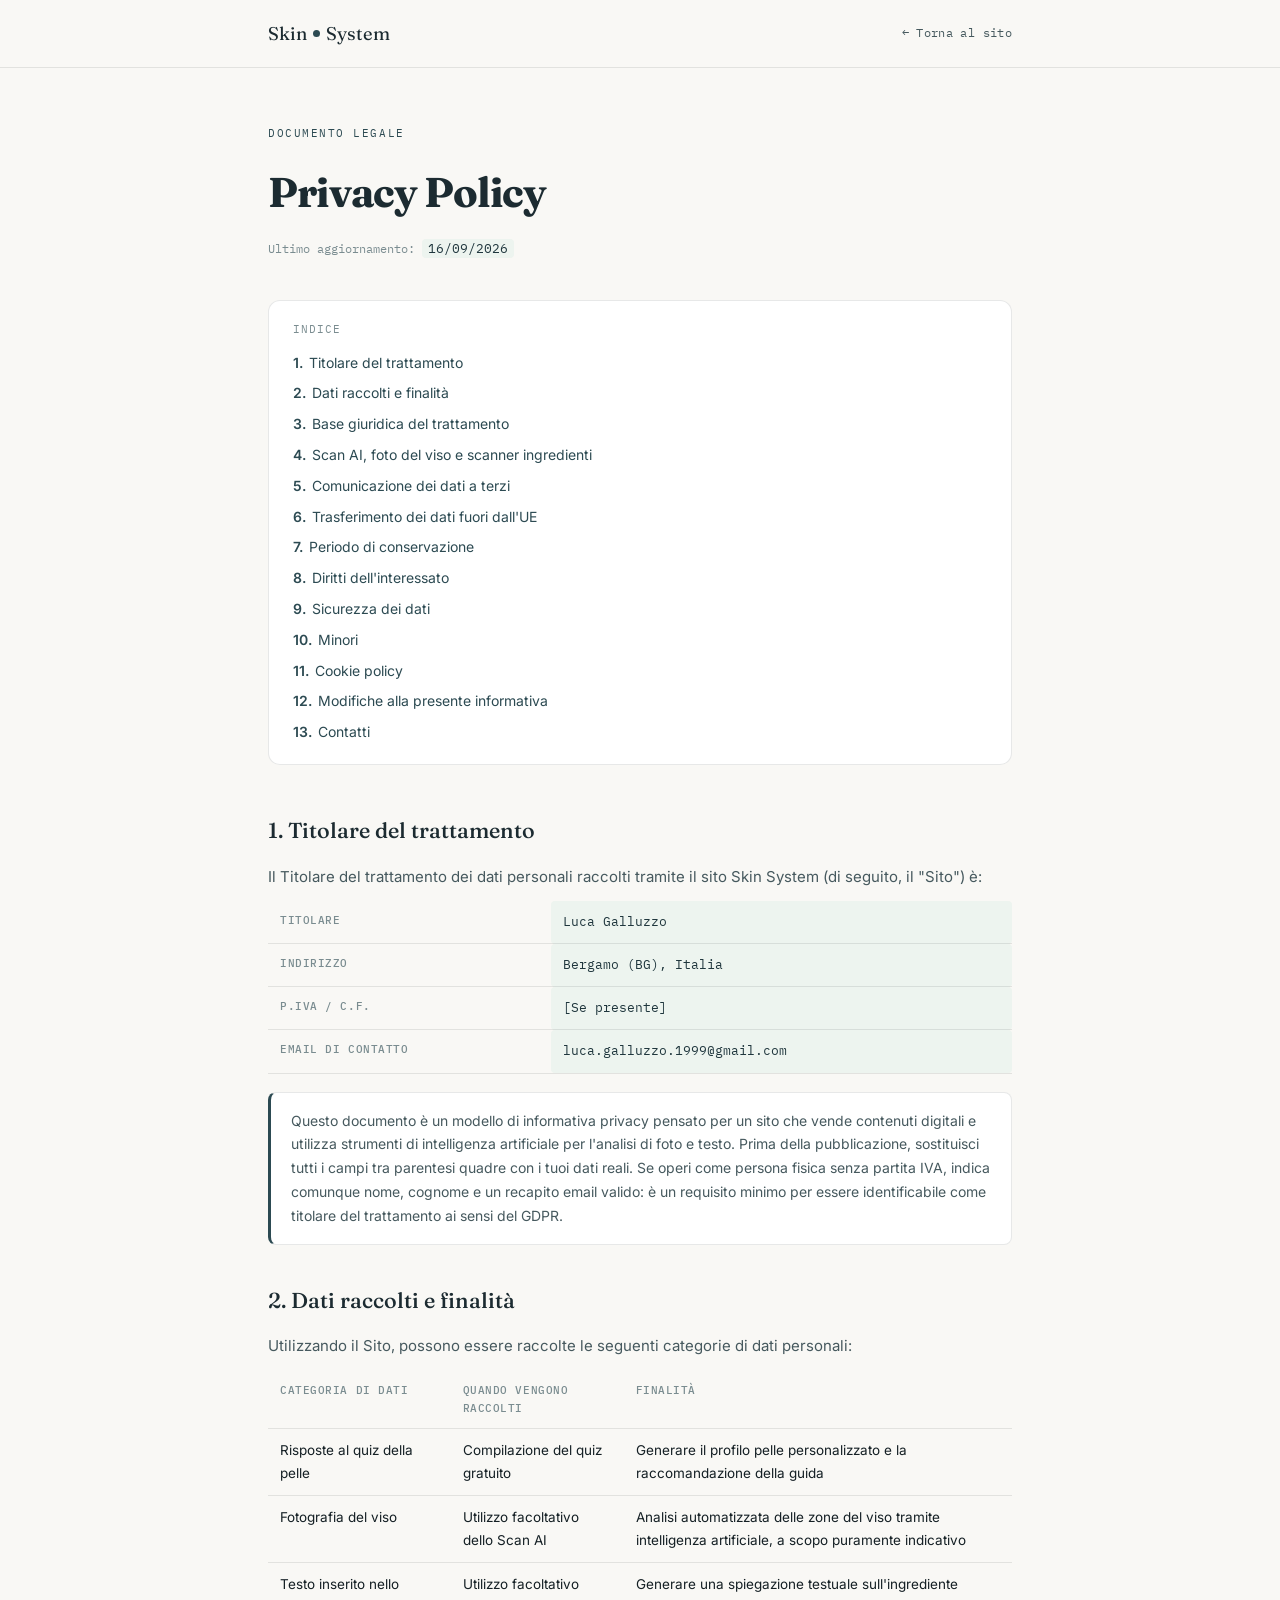
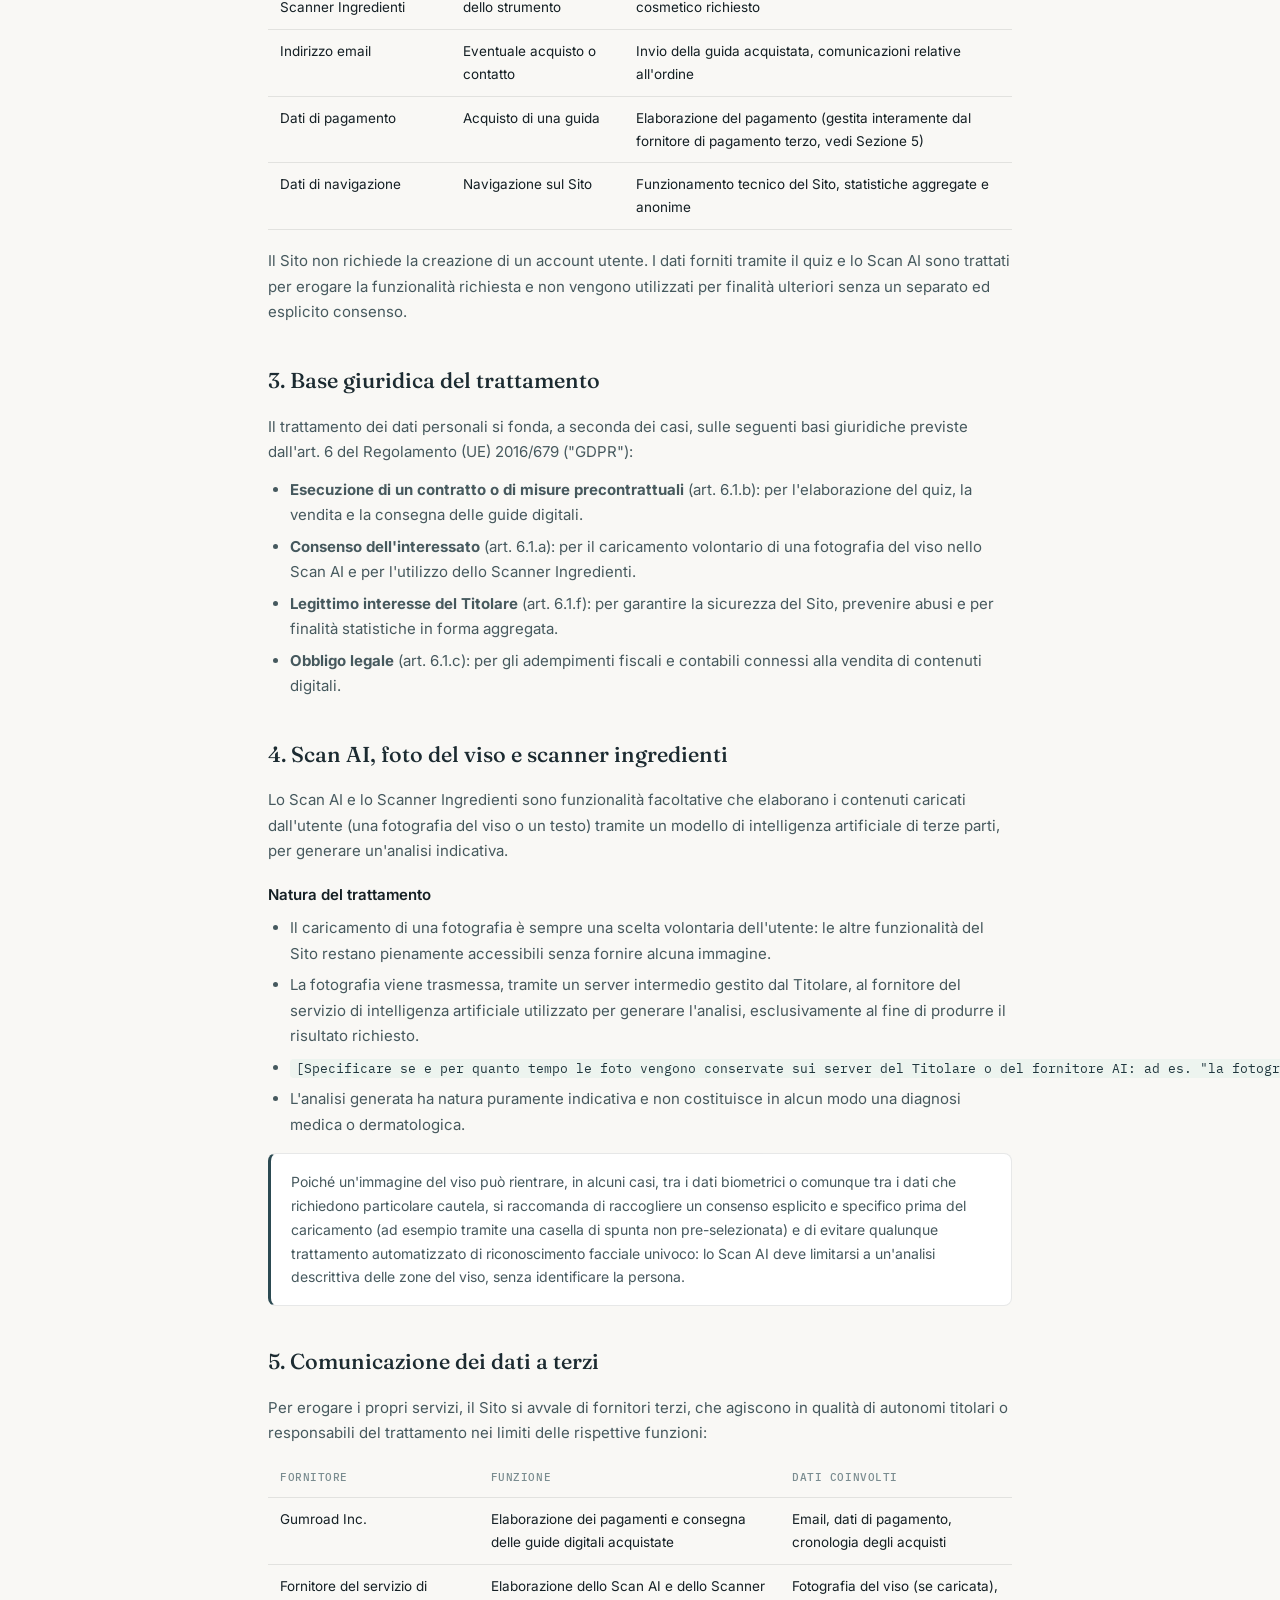
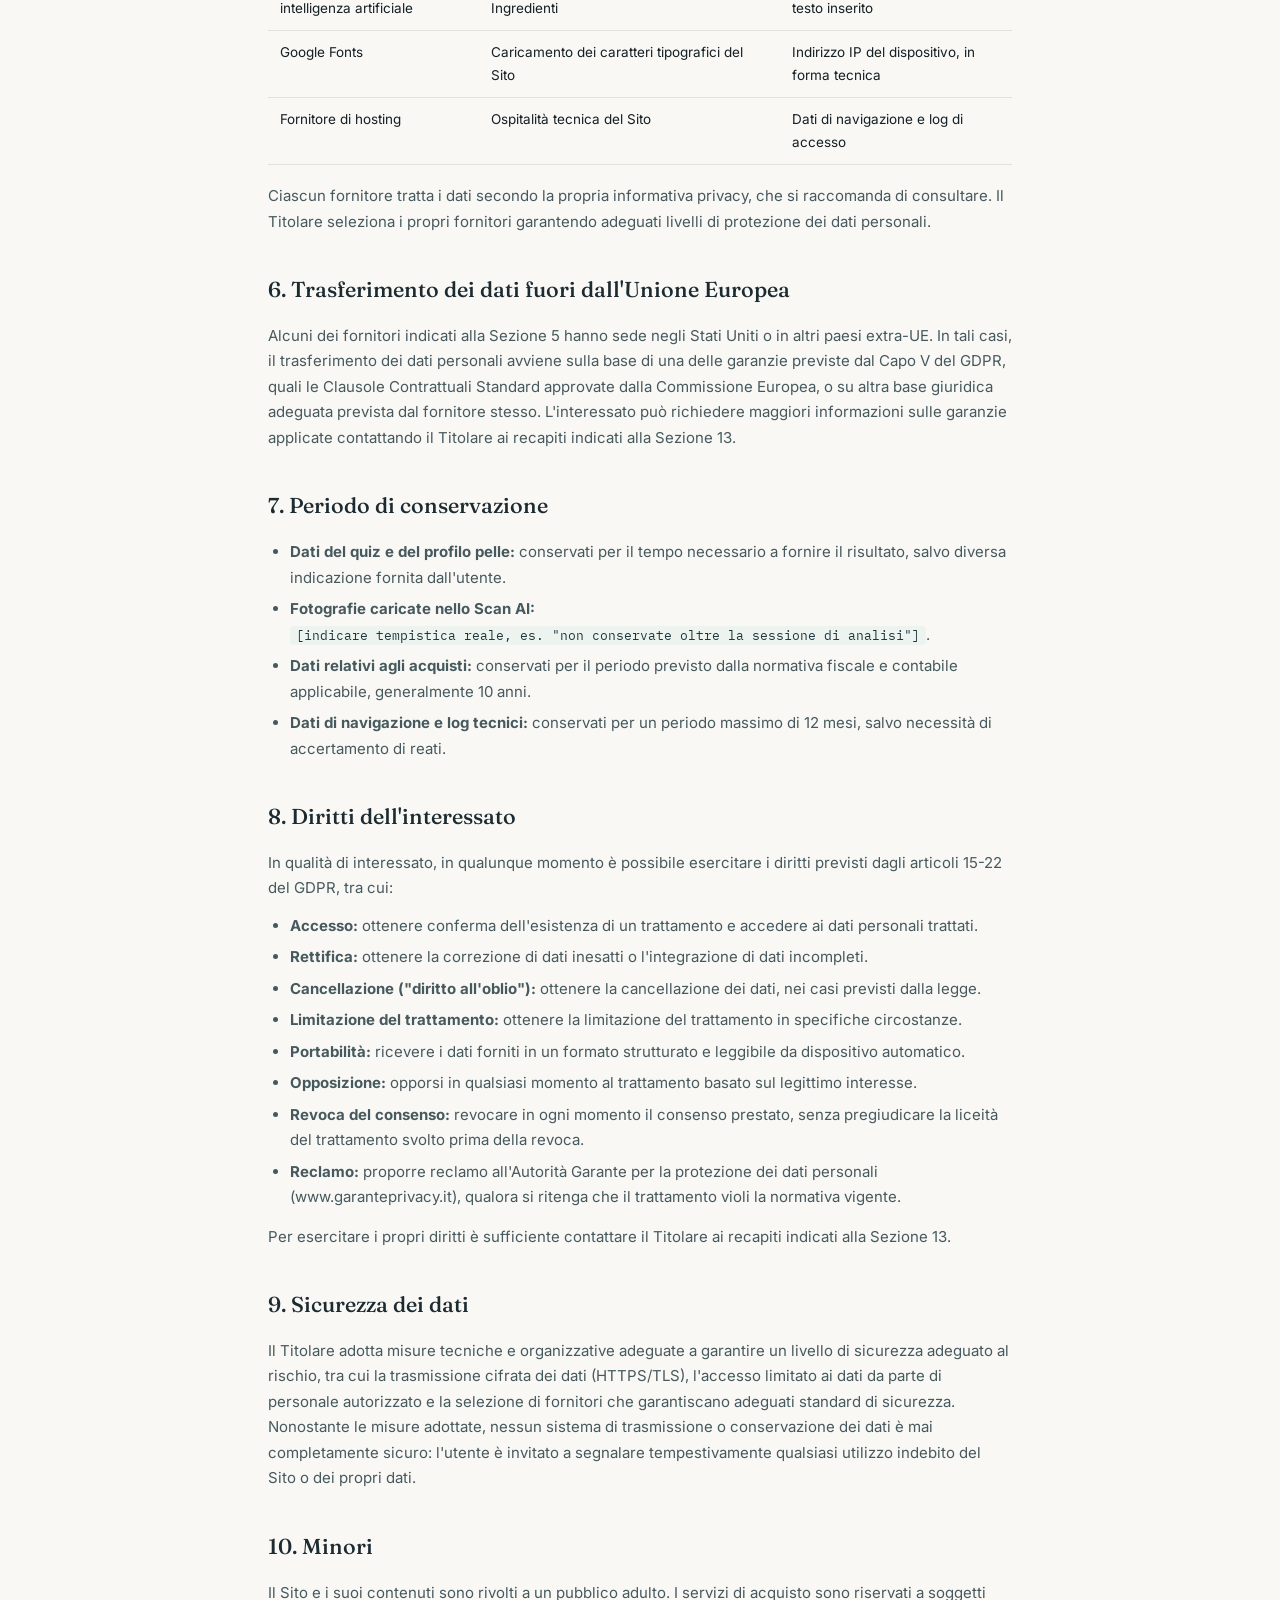
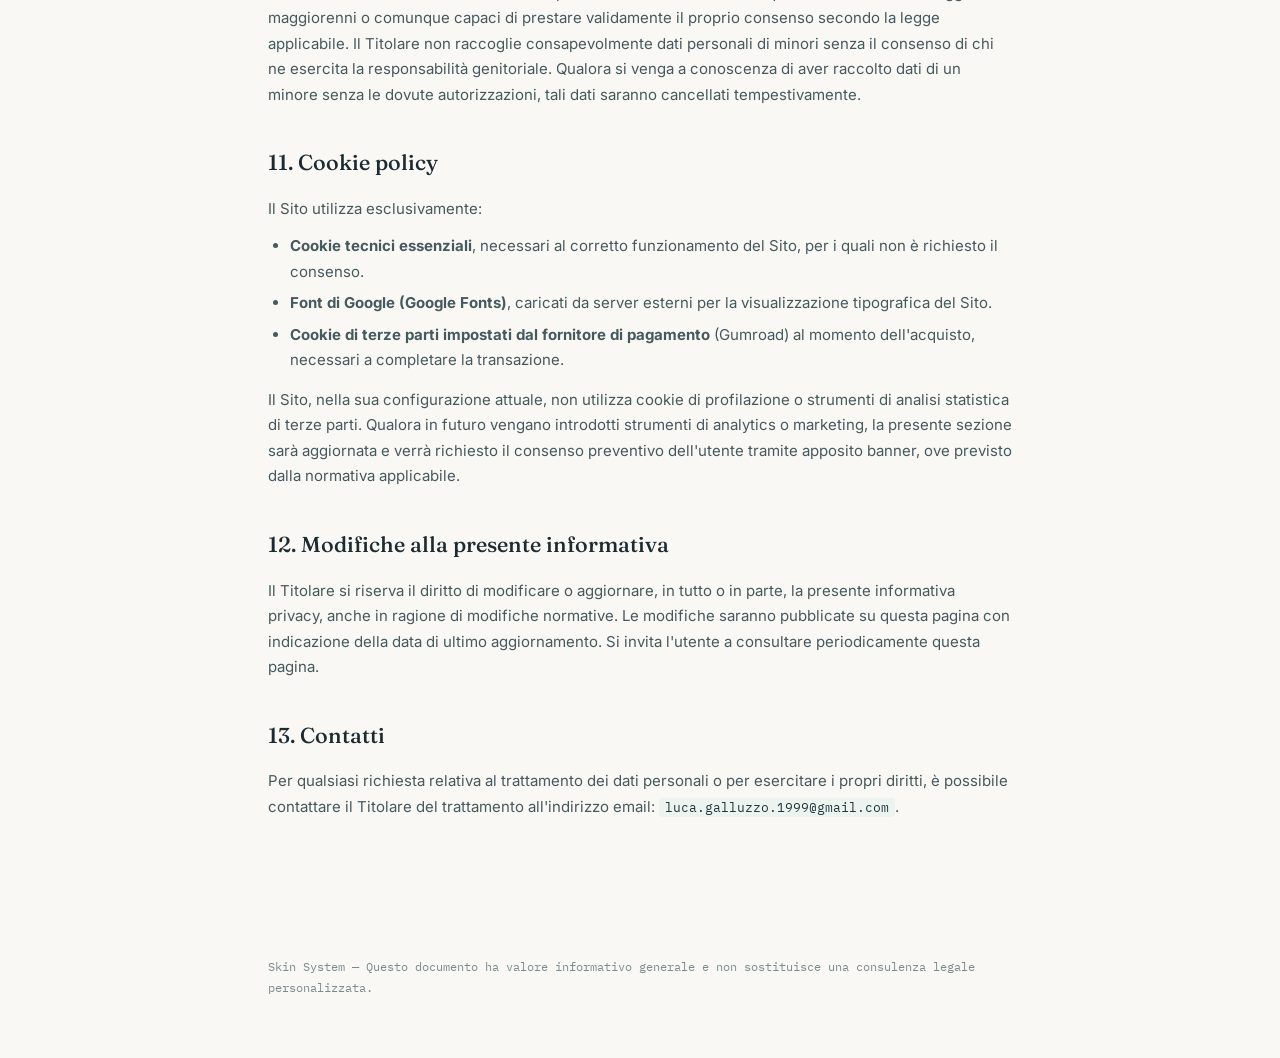
==== privacy.html @ 3723924c "Create privacy.html" ====
<!DOCTYPE html>
<html lang="it">
<head>
<meta charset="UTF-8">
<meta name="viewport" content="width=device-width, initial-scale=1.0">
<title>Privacy Policy — Skin System</title>
<link rel="preconnect" href="https://fonts.googleapis.com">
<link rel="preconnect" href="https://fonts.gstatic.com" crossorigin>
<link href="https://fonts.googleapis.com/css2?family=Fraunces:ital,opsz,wght@0,9..144,300..700;1,9..144,300..700&family=Inter:wght@300;400;500;600;700&family=IBM+Plex+Mono:wght@400;500&display=swap" rel="stylesheet">
<style>
:root {
  --clay:      #2C4A52;
  --clay-dark: #1F363D;
  --sand:      #7FA98F;
  --sand-faint:#EDF4EF;
  --ink:       #141F24;
  --ink-2:     #1C2B31;
  --mid:       #46595E;
  --muted:     #7A8C90;
  --border:    rgba(20,31,36,0.10);
  --white:     #FFFFFF;
  --off-white: #F9F8F5;
  --display:   'Fraunces', serif;
  --sans:      'Inter', sans-serif;
  --mono:      'IBM Plex Mono', monospace;
}
*,*::before,*::after{box-sizing:border-box;margin:0;padding:0;}
html{scroll-behavior:smooth;}
body{font-family:var(--sans);background:var(--off-white);color:var(--ink);line-height:1.7;-webkit-font-smoothing:antialiased;}
a{color:var(--clay);text-decoration:none;}
a:hover{text-decoration:underline;}
.topbar{border-bottom:1px solid var(--border);background:rgba(249,248,245,0.95);position:sticky;top:0;backdrop-filter:blur(8px);}
.topbar-inner{max-width:800px;margin:0 auto;padding:18px 28px;display:flex;align-items:center;justify-content:space-between;}
.logo{font-family:var(--display);font-size:1.15rem;color:var(--ink-2);display:flex;align-items:center;gap:6px;}
.logo-dot{width:7px;height:7px;border-radius:50%;background:var(--clay);display:inline-block;}
.back-link{font-family:var(--mono);font-size:12px;color:var(--mid);letter-spacing:0.03em;}
main{max-width:800px;margin:0 auto;padding:56px 28px 100px;}
.doc-eyebrow{font-family:var(--mono);font-size:11px;letter-spacing:0.14em;text-transform:uppercase;color:var(--clay);margin-bottom:14px;}
h1{font-family:var(--display);font-size:clamp(1.9rem,4vw,2.6rem);color:var(--ink-2);letter-spacing:-0.02em;margin-bottom:10px;}
.doc-updated{font-family:var(--mono);font-size:12px;color:var(--muted);margin-bottom:40px;}
.toc{background:var(--white);border:1px solid var(--border);border-radius:12px;padding:20px 24px;margin-bottom:48px;}
.toc-title{font-family:var(--mono);font-size:10.5px;letter-spacing:0.1em;text-transform:uppercase;color:var(--muted);margin-bottom:12px;}
.toc ol{list-style:none;counter-reset:toc;display:flex;flex-direction:column;gap:7px;}
.toc li{counter-increment:toc;font-size:14px;}
.toc li::before{content:counter(toc)". ";color:var(--clay);font-weight:600;margin-right:2px;}
section{margin-bottom:38px;}
section h2{font-family:var(--display);font-size:1.35rem;color:var(--ink-2);font-weight:500;margin-bottom:14px;scroll-margin-top:90px;}
section h3{font-family:var(--sans);font-size:15px;font-weight:600;color:var(--ink);margin:18px 0 8px;}
section p{font-size:15px;color:var(--mid);margin-bottom:12px;}
section ul,section ol.plain{margin:8px 0 14px 22px;}
section li{font-size:15px;color:var(--mid);margin-bottom:6px;}
.placeholder{background:var(--sand-faint);color:var(--clay-dark);padding:1px 6px;border-radius:4px;font-family:var(--mono);font-size:13px;white-space:nowrap;}
.note-box{background:var(--white);border:1px solid var(--border);border-left:3px solid var(--clay);border-radius:8px;padding:16px 20px;margin:16px 0;}
.note-box p{margin-bottom:0;font-size:14px;}
table.data-table{width:100%;border-collapse:collapse;margin:12px 0 18px;font-size:13.5px;}
table.data-table th,table.data-table td{text-align:left;padding:10px 12px;border-bottom:1px solid var(--border);vertical-align:top;}
table.data-table th{font-family:var(--mono);font-size:11px;letter-spacing:0.05em;text-transform:uppercase;color:var(--muted);font-weight:500;}
footer.doc-footer{max-width:800px;margin:0 auto;padding:0 28px 60px;font-family:var(--mono);font-size:12px;color:var(--muted);}
@media(max-width:640px){
  main{padding:40px 20px 80px;}
  .topbar-inner{padding:14px 20px;}
}
</style>
</head>
<body>

<div class="topbar">
  <div class="topbar-inner">
    <div class="logo">Skin<span class="logo-dot"></span>System</div>
    <a href="index.html" class="back-link">← Torna al sito</a>
  </div>
</div>

<main>
  <div class="doc-eyebrow">Documento legale</div>
  <h1>Privacy Policy</h1>
  <p class="doc-updated">Ultimo aggiornamento: <span class="placeholder">16/09/2026</span></p>

  <div class="toc">
    <div class="toc-title">Indice</div>
    <ol>
      <li><a href="#titolare">Titolare del trattamento</a></li>
      <li><a href="#dati-raccolti">Dati raccolti e finalità</a></li>
      <li><a href="#base-giuridica">Base giuridica del trattamento</a></li>
      <li><a href="#scan-ai">Scan AI, foto del viso e scanner ingredienti</a></li>
      <li><a href="#terzi">Comunicazione dei dati a terzi</a></li>
      <li><a href="#extra-ue">Trasferimento dei dati fuori dall'UE</a></li>
      <li><a href="#conservazione">Periodo di conservazione</a></li>
      <li><a href="#diritti">Diritti dell'interessato</a></li>
      <li><a href="#sicurezza">Sicurezza dei dati</a></li>
      <li><a href="#minori">Minori</a></li>
      <li><a href="#cookie">Cookie policy</a></li>
      <li><a href="#modifiche">Modifiche alla presente informativa</a></li>
      <li><a href="#contatti">Contatti</a></li>
    </ol>
  </div>

  <section id="titolare">
    <h2>1. Titolare del trattamento</h2>
    <p>Il Titolare del trattamento dei dati personali raccolti tramite il sito Skin System (di seguito, il "Sito") è:</p>
    <table class="data-table">
      <tr><th>Titolare</th><td class="placeholder">Luca Galluzzo</td></tr>
      <tr><th>Indirizzo</th><td class="placeholder">Bergamo (BG), Italia</td></tr>
      <tr><th>P.IVA / C.F.</th><td class="placeholder">[Se presente]</td></tr>
      <tr><th>Email di contatto</th><td class="placeholder">luca.galluzzo.1999@gmail.com</td></tr>
    </table>
    <div class="note-box">
      <p>Questo documento è un modello di informativa privacy pensato per un sito che vende contenuti digitali e utilizza strumenti di intelligenza artificiale per l'analisi di foto e testo. Prima della pubblicazione, sostituisci tutti i campi tra parentesi quadre con i tuoi dati reali. Se operi come persona fisica senza partita IVA, indica comunque nome, cognome e un recapito email valido: è un requisito minimo per essere identificabile come titolare del trattamento ai sensi del GDPR.</p>
    </div>
  </section>

  <section id="dati-raccolti">
    <h2>2. Dati raccolti e finalità</h2>
    <p>Utilizzando il Sito, possono essere raccolte le seguenti categorie di dati personali:</p>
    <table class="data-table">
      <tr><th>Categoria di dati</th><th>Quando vengono raccolti</th><th>Finalità</th></tr>
      <tr><td>Risposte al quiz della pelle</td><td>Compilazione del quiz gratuito</td><td>Generare il profilo pelle personalizzato e la raccomandazione della guida</td></tr>
      <tr><td>Fotografia del viso</td><td>Utilizzo facoltativo dello Scan AI</td><td>Analisi automatizzata delle zone del viso tramite intelligenza artificiale, a scopo puramente indicativo</td></tr>
      <tr><td>Testo inserito nello Scanner Ingredienti</td><td>Utilizzo facoltativo dello strumento</td><td>Generare una spiegazione testuale sull'ingrediente cosmetico richiesto</td></tr>
      <tr><td>Indirizzo email</td><td>Eventuale acquisto o contatto</td><td>Invio della guida acquistata, comunicazioni relative all'ordine</td></tr>
      <tr><td>Dati di pagamento</td><td>Acquisto di una guida</td><td>Elaborazione del pagamento (gestita interamente dal fornitore di pagamento terzo, vedi Sezione 5)</td></tr>
      <tr><td>Dati di navigazione</td><td>Navigazione sul Sito</td><td>Funzionamento tecnico del Sito, statistiche aggregate e anonime</td></tr>
    </table>
    <p>Il Sito non richiede la creazione di un account utente. I dati forniti tramite il quiz e lo Scan AI sono trattati per erogare la funzionalità richiesta e non vengono utilizzati per finalità ulteriori senza un separato ed esplicito consenso.</p>
  </section>

  <section id="base-giuridica">
    <h2>3. Base giuridica del trattamento</h2>
    <p>Il trattamento dei dati personali si fonda, a seconda dei casi, sulle seguenti basi giuridiche previste dall'art. 6 del Regolamento (UE) 2016/679 ("GDPR"):</p>
    <ul>
      <li><strong>Esecuzione di un contratto o di misure precontrattuali</strong> (art. 6.1.b): per l'elaborazione del quiz, la vendita e la consegna delle guide digitali.</li>
      <li><strong>Consenso dell'interessato</strong> (art. 6.1.a): per il caricamento volontario di una fotografia del viso nello Scan AI e per l'utilizzo dello Scanner Ingredienti.</li>
      <li><strong>Legittimo interesse del Titolare</strong> (art. 6.1.f): per garantire la sicurezza del Sito, prevenire abusi e per finalità statistiche in forma aggregata.</li>
      <li><strong>Obbligo legale</strong> (art. 6.1.c): per gli adempimenti fiscali e contabili connessi alla vendita di contenuti digitali.</li>
    </ul>
  </section>

  <section id="scan-ai">
    <h2>4. Scan AI, foto del viso e scanner ingredienti</h2>
    <p>Lo Scan AI e lo Scanner Ingredienti sono funzionalità facoltative che elaborano i contenuti caricati dall'utente (una fotografia del viso o un testo) tramite un modello di intelligenza artificiale di terze parti, per generare un'analisi indicativa.</p>
    <h3>Natura del trattamento</h3>
    <ul>
      <li>Il caricamento di una fotografia è sempre una scelta volontaria dell'utente: le altre funzionalità del Sito restano pienamente accessibili senza fornire alcuna immagine.</li>
      <li>La fotografia viene trasmessa, tramite un server intermedio gestito dal Titolare, al fornitore del servizio di intelligenza artificiale utilizzato per generare l'analisi, esclusivamente al fine di produrre il risultato richiesto.</li>
      <li><span class="placeholder">[Specificare se e per quanto tempo le foto vengono conservate sui server del Titolare o del fornitore AI: ad es. "la fotografia non viene salvata in modo permanente e viene eliminata al termine dell'elaborazione" oppure indicare i tempi di conservazione effettivi]</span>.</li>
      <li>L'analisi generata ha natura puramente indicativa e non costituisce in alcun modo una diagnosi medica o dermatologica.</li>
    </ul>
    <div class="note-box">
      <p>Poiché un'immagine del viso può rientrare, in alcuni casi, tra i dati biometrici o comunque tra i dati che richiedono particolare cautela, si raccomanda di raccogliere un consenso esplicito e specifico prima del caricamento (ad esempio tramite una casella di spunta non pre-selezionata) e di evitare qualunque trattamento automatizzato di riconoscimento facciale univoco: lo Scan AI deve limitarsi a un'analisi descrittiva delle zone del viso, senza identificare la persona.</p>
    </div>
  </section>

  <section id="terzi">
    <h2>5. Comunicazione dei dati a terzi</h2>
    <p>Per erogare i propri servizi, il Sito si avvale di fornitori terzi, che agiscono in qualità di autonomi titolari o responsabili del trattamento nei limiti delle rispettive funzioni:</p>
    <table class="data-table">
      <tr><th>Fornitore</th><th>Funzione</th><th>Dati coinvolti</th></tr>
      <tr><td>Gumroad Inc.</td><td>Elaborazione dei pagamenti e consegna delle guide digitali acquistate</td><td>Email, dati di pagamento, cronologia degli acquisti</td></tr>
      <tr><td>Fornitore del servizio di intelligenza artificiale</td><td>Elaborazione dello Scan AI e dello Scanner Ingredienti</td><td>Fotografia del viso (se caricata), testo inserito</td></tr>
      <tr><td>Google Fonts</td><td>Caricamento dei caratteri tipografici del Sito</td><td>Indirizzo IP del dispositivo, in forma tecnica</td></tr>
      <tr><td>Fornitore di hosting</td><td>Ospitalità tecnica del Sito</td><td>Dati di navigazione e log di accesso</td></tr>
    </table>
    <p>Ciascun fornitore tratta i dati secondo la propria informativa privacy, che si raccomanda di consultare. Il Titolare seleziona i propri fornitori garantendo adeguati livelli di protezione dei dati personali.</p>
  </section>

  <section id="extra-ue">
    <h2>6. Trasferimento dei dati fuori dall'Unione Europea</h2>
    <p>Alcuni dei fornitori indicati alla Sezione 5 hanno sede negli Stati Uniti o in altri paesi extra-UE. In tali casi, il trasferimento dei dati personali avviene sulla base di una delle garanzie previste dal Capo V del GDPR, quali le Clausole Contrattuali Standard approvate dalla Commissione Europea, o su altra base giuridica adeguata prevista dal fornitore stesso. L'interessato può richiedere maggiori informazioni sulle garanzie applicate contattando il Titolare ai recapiti indicati alla Sezione 13.</p>
  </section>

  <section id="conservazione">
    <h2>7. Periodo di conservazione</h2>
    <ul>
      <li><strong>Dati del quiz e del profilo pelle:</strong> conservati per il tempo necessario a fornire il risultato, salvo diversa indicazione fornita dall'utente.</li>
      <li><strong>Fotografie caricate nello Scan AI:</strong> <span class="placeholder">[indicare tempistica reale, es. "non conservate oltre la sessione di analisi"]</span>.</li>
      <li><strong>Dati relativi agli acquisti:</strong> conservati per il periodo previsto dalla normativa fiscale e contabile applicabile, generalmente 10 anni.</li>
      <li><strong>Dati di navigazione e log tecnici:</strong> conservati per un periodo massimo di 12 mesi, salvo necessità di accertamento di reati.</li>
    </ul>
  </section>

  <section id="diritti">
    <h2>8. Diritti dell'interessato</h2>
    <p>In qualità di interessato, in qualunque momento è possibile esercitare i diritti previsti dagli articoli 15-22 del GDPR, tra cui:</p>
    <ul>
      <li><strong>Accesso:</strong> ottenere conferma dell'esistenza di un trattamento e accedere ai dati personali trattati.</li>
      <li><strong>Rettifica:</strong> ottenere la correzione di dati inesatti o l'integrazione di dati incompleti.</li>
      <li><strong>Cancellazione ("diritto all'oblio"):</strong> ottenere la cancellazione dei dati, nei casi previsti dalla legge.</li>
      <li><strong>Limitazione del trattamento:</strong> ottenere la limitazione del trattamento in specifiche circostanze.</li>
      <li><strong>Portabilità:</strong> ricevere i dati forniti in un formato strutturato e leggibile da dispositivo automatico.</li>
      <li><strong>Opposizione:</strong> opporsi in qualsiasi momento al trattamento basato sul legittimo interesse.</li>
      <li><strong>Revoca del consenso:</strong> revocare in ogni momento il consenso prestato, senza pregiudicare la liceità del trattamento svolto prima della revoca.</li>
      <li><strong>Reclamo:</strong> proporre reclamo all'Autorità Garante per la protezione dei dati personali (www.garanteprivacy.it), qualora si ritenga che il trattamento violi la normativa vigente.</li>
    </ul>
    <p>Per esercitare i propri diritti è sufficiente contattare il Titolare ai recapiti indicati alla Sezione 13.</p>
  </section>

  <section id="sicurezza">
    <h2>9. Sicurezza dei dati</h2>
    <p>Il Titolare adotta misure tecniche e organizzative adeguate a garantire un livello di sicurezza adeguato al rischio, tra cui la trasmissione cifrata dei dati (HTTPS/TLS), l'accesso limitato ai dati da parte di personale autorizzato e la selezione di fornitori che garantiscano adeguati standard di sicurezza. Nonostante le misure adottate, nessun sistema di trasmissione o conservazione dei dati è mai completamente sicuro: l'utente è invitato a segnalare tempestivamente qualsiasi utilizzo indebito del Sito o dei propri dati.</p>
  </section>

  <section id="minori">
    <h2>10. Minori</h2>
    <p>Il Sito e i suoi contenuti sono rivolti a un pubblico adulto. I servizi di acquisto sono riservati a soggetti maggiorenni o comunque capaci di prestare validamente il proprio consenso secondo la legge applicabile. Il Titolare non raccoglie consapevolmente dati personali di minori senza il consenso di chi ne esercita la responsabilità genitoriale. Qualora si venga a conoscenza di aver raccolto dati di un minore senza le dovute autorizzazioni, tali dati saranno cancellati tempestivamente.</p>
  </section>

  <section id="cookie">
    <h2>11. Cookie policy</h2>
    <p>Il Sito utilizza esclusivamente:</p>
    <ul>
      <li><strong>Cookie tecnici essenziali</strong>, necessari al corretto funzionamento del Sito, per i quali non è richiesto il consenso.</li>
      <li><strong>Font di Google (Google Fonts)</strong>, caricati da server esterni per la visualizzazione tipografica del Sito.</li>
      <li><strong>Cookie di terze parti impostati dal fornitore di pagamento</strong> (Gumroad) al momento dell'acquisto, necessari a completare la transazione.</li>
    </ul>
    <p>Il Sito, nella sua configurazione attuale, non utilizza cookie di profilazione o strumenti di analisi statistica di terze parti. Qualora in futuro vengano introdotti strumenti di analytics o marketing, la presente sezione sarà aggiornata e verrà richiesto il consenso preventivo dell'utente tramite apposito banner, ove previsto dalla normativa applicabile.</p>
  </section>

  <section id="modifiche">
    <h2>12. Modifiche alla presente informativa</h2>
    <p>Il Titolare si riserva il diritto di modificare o aggiornare, in tutto o in parte, la presente informativa privacy, anche in ragione di modifiche normative. Le modifiche saranno pubblicate su questa pagina con indicazione della data di ultimo aggiornamento. Si invita l'utente a consultare periodicamente questa pagina.</p>
  </section>

  <section id="contatti">
    <h2>13. Contatti</h2>
    <p>Per qualsiasi richiesta relativa al trattamento dei dati personali o per esercitare i propri diritti, è possibile contattare il Titolare del trattamento all'indirizzo email: <span class="placeholder">luca.galluzzo.1999@gmail.com</span>.</p>
  </section>

</main>

<footer class="doc-footer">
  Skin System — Questo documento ha valore informativo generale e non sostituisce una consulenza legale personalizzata.
</footer>

</body>
</html>
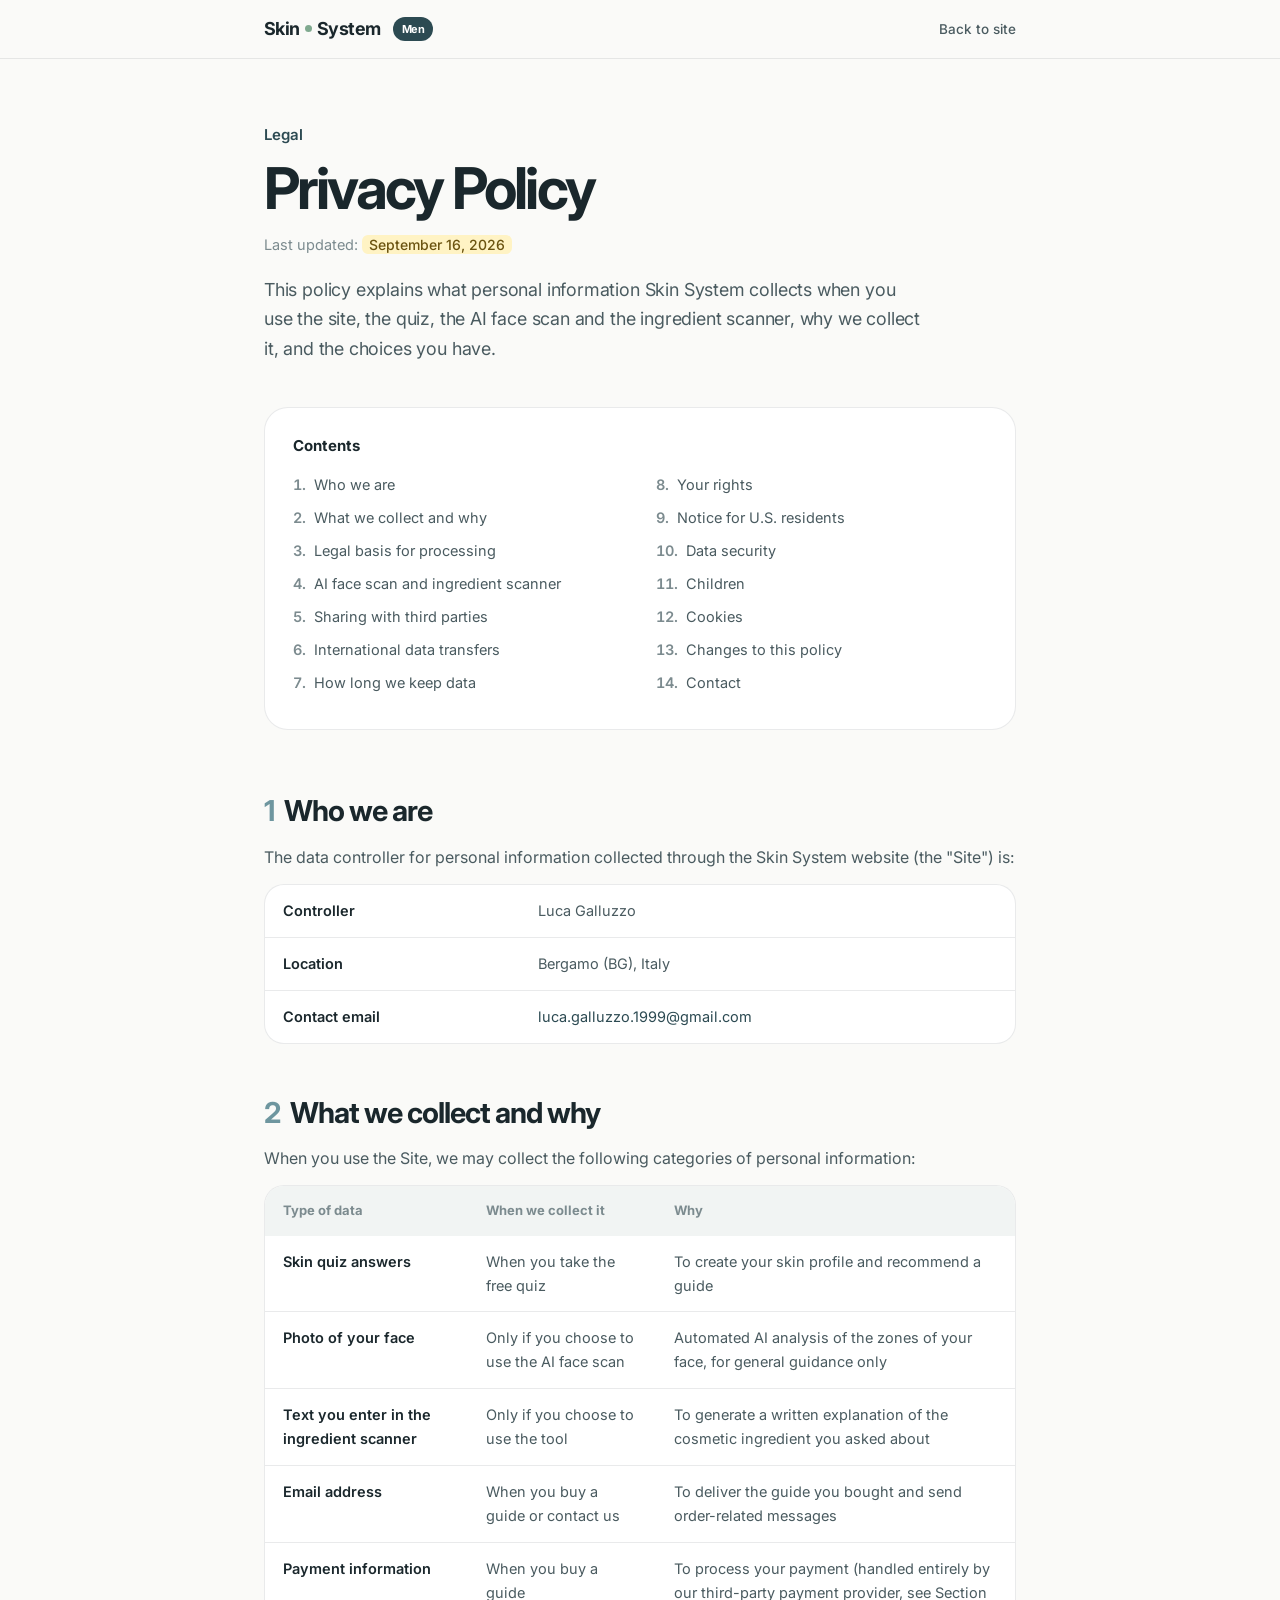
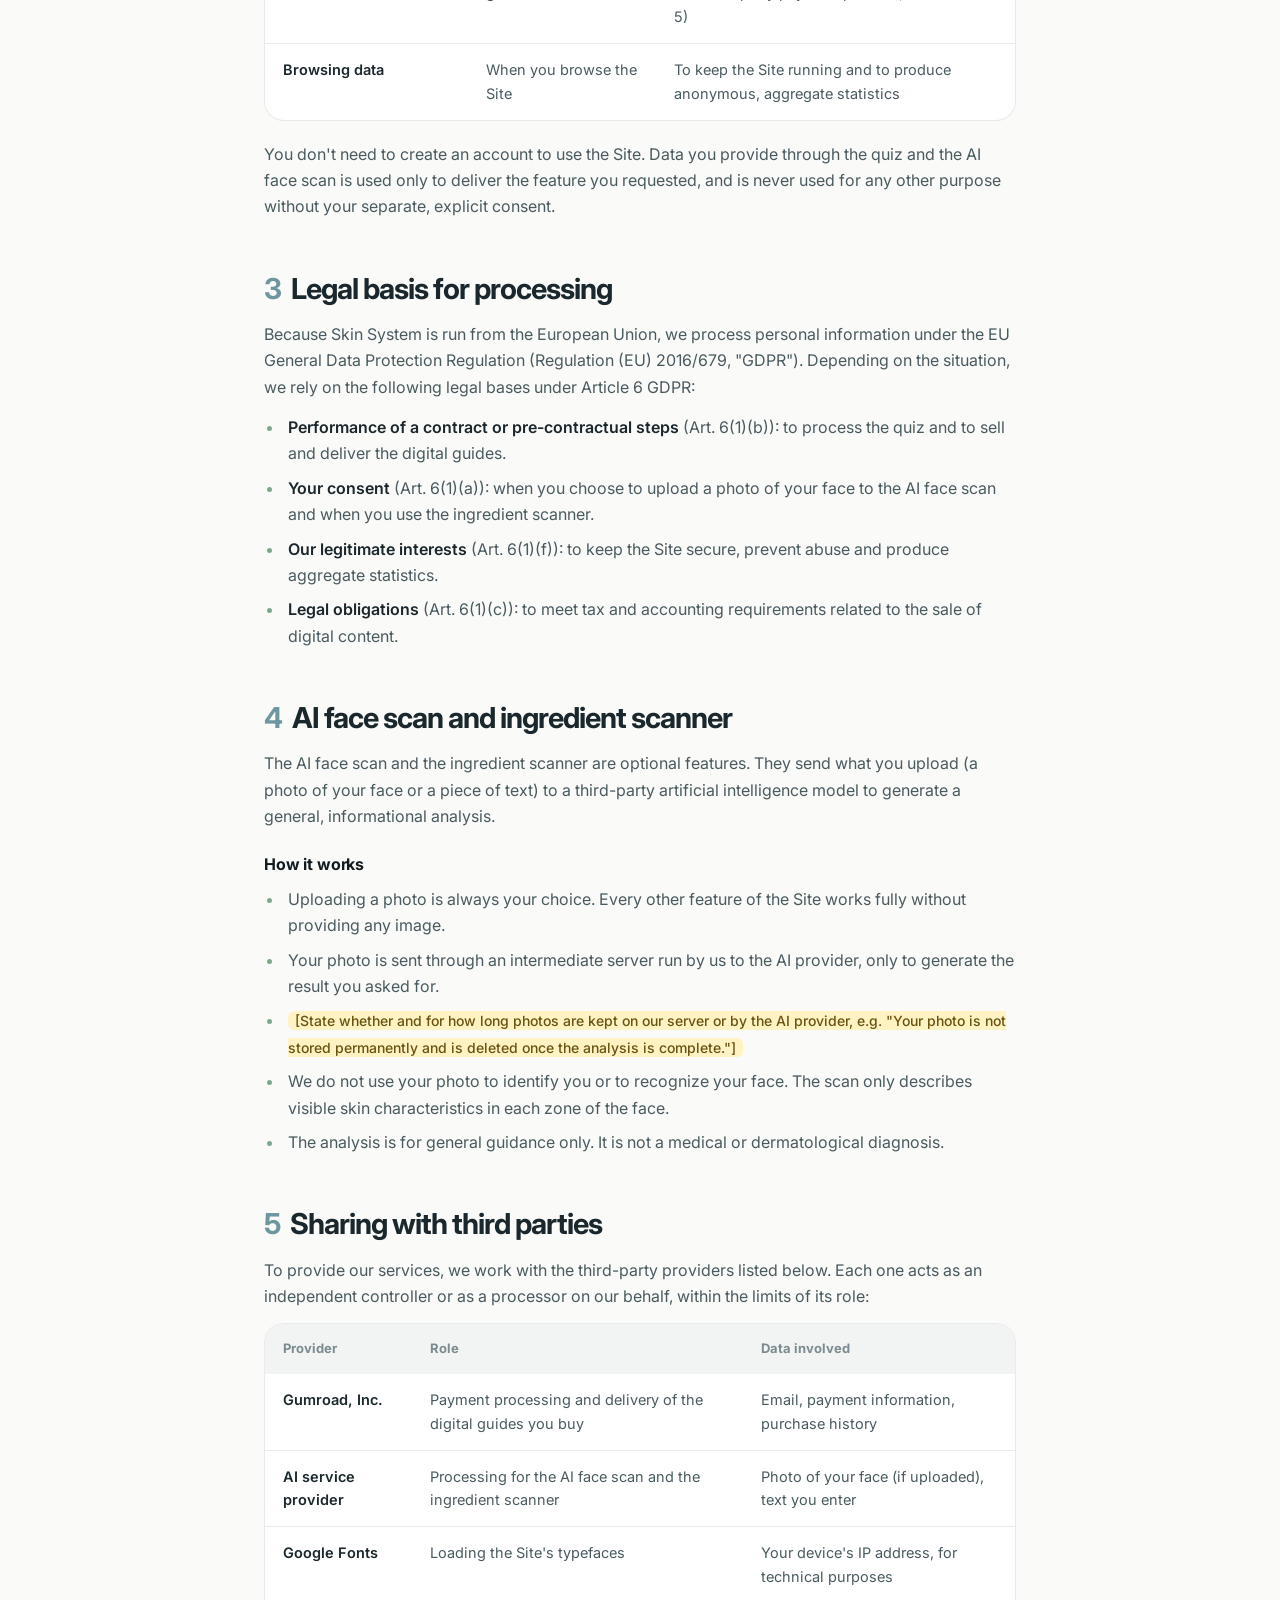
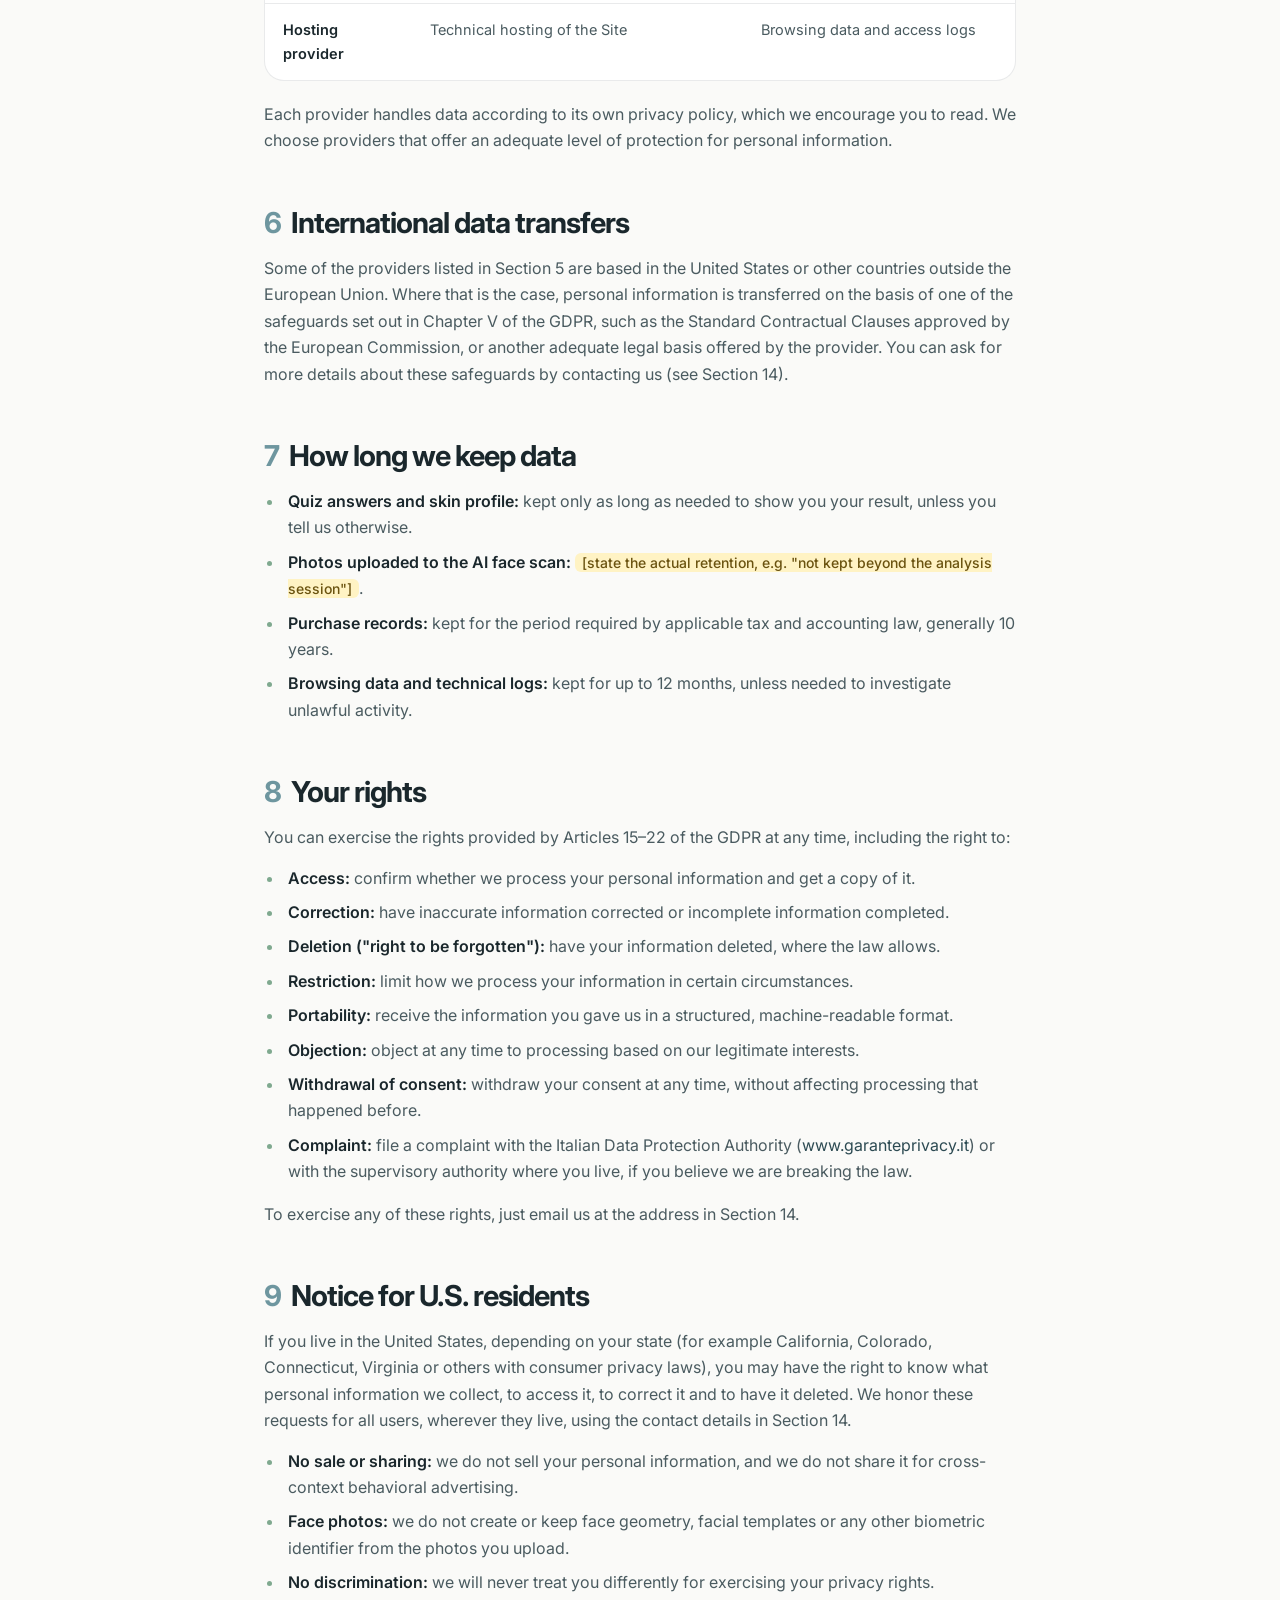
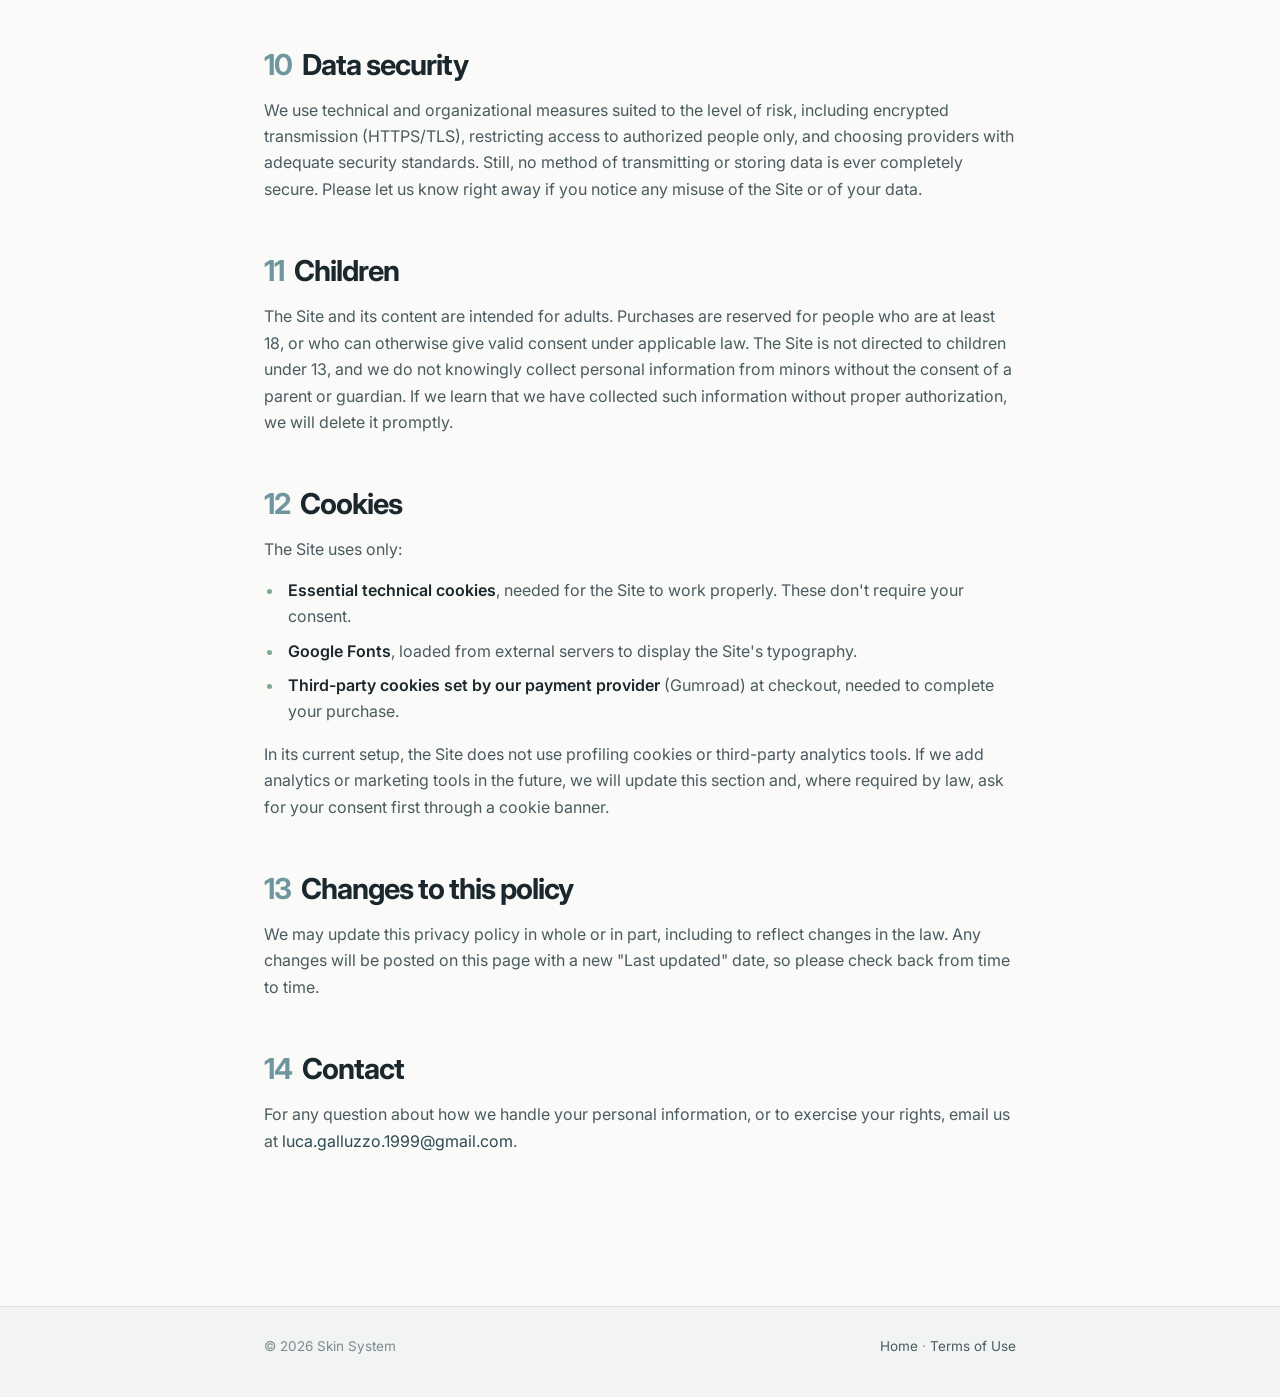
==== commit 9518e28d: "Update privacy.html" ====
--- a/privacy.html
+++ b/privacy.html
@@ -1,235 +1,331 @@
 <!DOCTYPE html>
-<html lang="it">
+<html lang="en">
 <head>
 <meta charset="UTF-8">
 <meta name="viewport" content="width=device-width, initial-scale=1.0">
-<title>Privacy Policy — Skin System</title>
+<title>Privacy Policy — Skin System for Men</title>
+<meta name="description" content="How Skin System collects, uses and protects your personal information.">
 <link rel="preconnect" href="https://fonts.googleapis.com">
 <link rel="preconnect" href="https://fonts.gstatic.com" crossorigin>
-<link href="https://fonts.googleapis.com/css2?family=Fraunces:ital,opsz,wght@0,9..144,300..700;1,9..144,300..700&family=Inter:wght@300;400;500;600;700&family=IBM+Plex+Mono:wght@400;500&display=swap" rel="stylesheet">
+<link href="https://fonts.googleapis.com/css2?family=Inter:opsz,wght@14..32,400..800&display=swap" rel="stylesheet">
 <style>
 :root {
-  --clay:      #2C4A52;
-  --clay-dark: #1F363D;
-  --sand:      #7FA98F;
-  --sand-faint:#EDF4EF;
-  --ink:       #141F24;
-  --ink-2:     #1C2B31;
-  --mid:       #46595E;
-  --muted:     #7A8C90;
-  --border:    rgba(20,31,36,0.10);
-  --white:     #FFFFFF;
-  --off-white: #F9F8F5;
-  --display:   'Fraunces', serif;
-  --sans:      'Inter', sans-serif;
-  --mono:      'IBM Plex Mono', monospace;
-}
-*,*::before,*::after{box-sizing:border-box;margin:0;padding:0;}
-html{scroll-behavior:smooth;}
-body{font-family:var(--sans);background:var(--off-white);color:var(--ink);line-height:1.7;-webkit-font-smoothing:antialiased;}
-a{color:var(--clay);text-decoration:none;}
-a:hover{text-decoration:underline;}
-.topbar{border-bottom:1px solid var(--border);background:rgba(249,248,245,0.95);position:sticky;top:0;backdrop-filter:blur(8px);}
-.topbar-inner{max-width:800px;margin:0 auto;padding:18px 28px;display:flex;align-items:center;justify-content:space-between;}
-.logo{font-family:var(--display);font-size:1.15rem;color:var(--ink-2);display:flex;align-items:center;gap:6px;}
-.logo-dot{width:7px;height:7px;border-radius:50%;background:var(--clay);display:inline-block;}
-.back-link{font-family:var(--mono);font-size:12px;color:var(--mid);letter-spacing:0.03em;}
-main{max-width:800px;margin:0 auto;padding:56px 28px 100px;}
-.doc-eyebrow{font-family:var(--mono);font-size:11px;letter-spacing:0.14em;text-transform:uppercase;color:var(--clay);margin-bottom:14px;}
-h1{font-family:var(--display);font-size:clamp(1.9rem,4vw,2.6rem);color:var(--ink-2);letter-spacing:-0.02em;margin-bottom:10px;}
-.doc-updated{font-family:var(--mono);font-size:12px;color:var(--muted);margin-bottom:40px;}
-.toc{background:var(--white);border:1px solid var(--border);border-radius:12px;padding:20px 24px;margin-bottom:48px;}
-.toc-title{font-family:var(--mono);font-size:10.5px;letter-spacing:0.1em;text-transform:uppercase;color:var(--muted);margin-bottom:12px;}
-.toc ol{list-style:none;counter-reset:toc;display:flex;flex-direction:column;gap:7px;}
-.toc li{counter-increment:toc;font-size:14px;}
-.toc li::before{content:counter(toc)". ";color:var(--clay);font-weight:600;margin-right:2px;}
-section{margin-bottom:38px;}
-section h2{font-family:var(--display);font-size:1.35rem;color:var(--ink-2);font-weight:500;margin-bottom:14px;scroll-margin-top:90px;}
-section h3{font-family:var(--sans);font-size:15px;font-weight:600;color:var(--ink);margin:18px 0 8px;}
-section p{font-size:15px;color:var(--mid);margin-bottom:12px;}
-section ul,section ol.plain{margin:8px 0 14px 22px;}
-section li{font-size:15px;color:var(--mid);margin-bottom:6px;}
-.placeholder{background:var(--sand-faint);color:var(--clay-dark);padding:1px 6px;border-radius:4px;font-family:var(--mono);font-size:13px;white-space:nowrap;}
-.note-box{background:var(--white);border:1px solid var(--border);border-left:3px solid var(--clay);border-radius:8px;padding:16px 20px;margin:16px 0;}
-.note-box p{margin-bottom:0;font-size:14px;}
-table.data-table{width:100%;border-collapse:collapse;margin:12px 0 18px;font-size:13.5px;}
-table.data-table th,table.data-table td{text-align:left;padding:10px 12px;border-bottom:1px solid var(--border);vertical-align:top;}
-table.data-table th{font-family:var(--mono);font-size:11px;letter-spacing:0.05em;text-transform:uppercase;color:var(--muted);font-weight:500;}
-footer.doc-footer{max-width:800px;margin:0 auto;padding:0 28px 60px;font-family:var(--mono);font-size:12px;color:var(--muted);}
-@media(max-width:640px){
-  main{padding:40px 20px 80px;}
-  .topbar-inner{padding:14px 20px;}
+  --clay:       #2C4A52;
+  --clay-dark:  #1F363D;
+  --clay-light: #6E969F;
+  --clay-faint: #E6EEEF;
+  --sand:       #7FA98F;
+  --sand-light: #A9C9B7;
+  --sand-faint: #EDF4EF;
+  --ink:        #121C20;
+  --ink-2:      #1A272C;
+  --mid:        #4A5B60;
+  --muted:      #7C8B8F;
+  --line:       rgba(18,28,32,0.09);
+  --white:      #FFFFFF;
+  --bg:         #FAFAF8;
+  --bg-alt:     #F1F4F3;
+  --sans: 'Inter', -apple-system, BlinkMacSystemFont, 'SF Pro Display', system-ui, sans-serif;
+  --ease: cubic-bezier(0.22, 1, 0.36, 1);
+}
+*, *::before, *::after { box-sizing: border-box; margin: 0; padding: 0; }
+html { scroll-behavior: smooth; font-size: 16px; }
+body {
+  font-family: var(--sans); font-optical-sizing: auto;
+  background: var(--bg); color: var(--ink); line-height: 1.65;
+  -webkit-font-smoothing: antialiased;
+}
+a { color: var(--clay); text-decoration: none; }
+a:hover { text-decoration: underline; text-underline-offset: 3px; }
+:focus-visible { outline: 2px solid var(--clay); outline-offset: 3px; border-radius: 6px; }
+
+/* ── Top bar (same as the quiz) ── */
+.top {
+  position: sticky; top: 0; z-index: 10;
+  background: rgba(250,250,248,0.72);
+  backdrop-filter: saturate(180%) blur(20px);
+  -webkit-backdrop-filter: saturate(180%) blur(20px);
+  border-bottom: 1px solid var(--line);
+}
+.top-inner { display: flex; align-items: center; justify-content: space-between; gap: 16px; max-width: 800px; margin: 0 auto; padding: 14px 24px; }
+.logo { font-size: 1.12rem; font-weight: 700; letter-spacing: -0.03em; color: var(--ink-2); display: flex; align-items: center; gap: 5px; }
+.logo:hover { text-decoration: none; }
+.logo-dot { width: 7px; height: 7px; border-radius: 50%; background: var(--sand); display: inline-block; }
+.logo-tag { margin-left: 7px; font-size: 11px; font-weight: 700; padding: 3px 9px; border-radius: 999px; background: var(--clay); color: var(--white); }
+.back-link { font-size: 13.5px; font-weight: 500; color: var(--mid); }
+.back-link:hover { color: var(--ink); text-decoration: none; }
+.progress { position: absolute; left: 0; bottom: -1px; height: 2px; width: 100%; background: linear-gradient(90deg, var(--sand), var(--clay)); transform-origin: 0 50%; transform: scaleX(0); }
+
+/* ── Document ── */
+main { max-width: 800px; margin: 0 auto; padding: 64px 24px 100px; }
+.kicker { display: block; font-size: 15px; font-weight: 600; color: var(--clay); margin-bottom: 12px; }
+h1 { font-size: clamp(2.4rem, 6vw, 3.6rem); font-weight: 700; letter-spacing: -0.045em; line-height: 1.03; color: var(--ink-2); margin-bottom: 14px; }
+.updated { font-size: 14.5px; color: var(--muted); margin-bottom: 18px; }
+.lead { font-size: 1.12rem; color: var(--mid); max-width: 60ch; margin-bottom: 44px; letter-spacing: -0.01em; }
+
+.toc { background: var(--white); border: 1px solid var(--line); border-radius: 24px; padding: 26px 28px; margin-bottom: 64px; }
+.toc-title { font-size: 15px; font-weight: 700; color: var(--ink-2); margin-bottom: 14px; }
+.toc ol { list-style: none; counter-reset: toc; columns: 2; column-gap: 32px; }
+.toc li { counter-increment: toc; font-size: 14.5px; margin-bottom: 9px; break-inside: avoid; }
+.toc li::before { content: counter(toc) "."; color: var(--muted); font-weight: 600; margin-right: 8px; font-variant-numeric: tabular-nums; }
+.toc a { color: var(--mid); }
+.toc a:hover { color: var(--clay); }
+
+section { margin-bottom: 52px; scroll-margin-top: 90px; }
+section h2 { font-size: clamp(1.45rem, 3vw, 1.8rem); font-weight: 700; letter-spacing: -0.035em; line-height: 1.15; color: var(--ink-2); margin-bottom: 16px; }
+section h2 .n { color: var(--clay-light); margin-right: 10px; }
+section h3 { font-size: 16px; font-weight: 700; color: var(--ink); margin: 22px 0 8px; letter-spacing: -0.01em; }
+section p { font-size: 16px; color: var(--mid); margin-bottom: 14px; }
+section ul { margin: 8px 0 16px 20px; }
+section li { font-size: 16px; color: var(--mid); margin-bottom: 8px; padding-left: 4px; }
+section li::marker { color: var(--sand); }
+strong { color: var(--ink-2); font-weight: 600; }
+
+.card-table { background: var(--white); border: 1px solid var(--line); border-radius: 20px; overflow: hidden; margin: 14px 0 20px; }
+.card-table table { width: 100%; border-collapse: collapse; font-size: 14.5px; }
+.card-table th, .card-table td { text-align: left; padding: 14px 18px; border-bottom: 1px solid var(--line); vertical-align: top; }
+.card-table tr:last-child th, .card-table tr:last-child td { border-bottom: none; }
+.card-table thead th { font-size: 13px; font-weight: 700; color: var(--muted); background: var(--bg-alt); }
+.card-table tbody th { font-weight: 600; color: var(--ink-2); width: 34%; }
+.card-table td { color: var(--mid); }
+.scroll-x { overflow-x: auto; }
+
+.callout { background: var(--sand-faint); border-radius: 18px; padding: 18px 22px; margin: 16px 0; }
+.callout p { margin-bottom: 0; color: var(--ink-2); font-size: 15.5px; }
+
+.placeholder { background: #FFF3C4; color: #6B5310; padding: 1px 7px; border-radius: 6px; font-size: 14px; font-weight: 500; }
+
+footer { border-top: 1px solid var(--line); background: var(--bg-alt); }
+.footer-inner { max-width: 800px; margin: 0 auto; padding: 28px 24px 40px; display: flex; justify-content: space-between; gap: 16px; flex-wrap: wrap; font-size: 13.5px; color: var(--muted); }
+.footer-inner a { color: var(--mid); }
+
+/* sections ease in as you read */
+.reveal { opacity: 0; transform: translateY(24px); filter: blur(4px); transition: opacity 0.9s var(--ease), transform 1s var(--ease), filter 0.9s var(--ease); }
+.reveal.visible { opacity: 1; transform: none; filter: none; }
+
+@media (max-width: 640px) {
+  main { padding: 44px 18px 80px; }
+  .top-inner { padding: 12px 18px; }
+  .toc { padding: 22px 20px; border-radius: 20px; }
+  .toc ol { columns: 1; }
+  .card-table th, .card-table td { padding: 12px 14px; }
+  .card-table tbody th { width: 40%; }
+}
+@media (prefers-reduced-motion: reduce) {
+  html { scroll-behavior: auto; }
+  .reveal { opacity: 1; transform: none; filter: none; transition: none; }
 }
 </style>
 </head>
 <body>
 
-<div class="topbar">
-  <div class="topbar-inner">
-    <div class="logo">Skin<span class="logo-dot"></span>System</div>
-    <a href="index.html" class="back-link">← Torna al sito</a>
+<div class="top">
+  <div class="top-inner">
+    <a href="index.html" class="logo" aria-label="Skin System for Men, back to the site">Skin<span class="logo-dot"></span>System<span class="logo-tag">Men</span></a>
+    <a href="index.html" class="back-link">Back to site</a>
   </div>
+  <div class="progress" id="progress" aria-hidden="true"></div>
 </div>
 
 <main>
-  <div class="doc-eyebrow">Documento legale</div>
+  <span class="kicker">Legal</span>
   <h1>Privacy Policy</h1>
-  <p class="doc-updated">Ultimo aggiornamento: <span class="placeholder">16/09/2026</span></p>
-
-  <div class="toc">
-    <div class="toc-title">Indice</div>
+  <p class="updated">Last updated: <span class="placeholder">September 16, 2026</span></p>
+  <p class="lead">This policy explains what personal information Skin System collects when you use the site, the quiz, the AI face scan and the ingredient scanner, why we collect it, and the choices you have.</p>
+
+  <nav class="toc" aria-label="Contents">
+    <div class="toc-title">Contents</div>
     <ol>
-      <li><a href="#titolare">Titolare del trattamento</a></li>
-      <li><a href="#dati-raccolti">Dati raccolti e finalità</a></li>
-      <li><a href="#base-giuridica">Base giuridica del trattamento</a></li>
-      <li><a href="#scan-ai">Scan AI, foto del viso e scanner ingredienti</a></li>
-      <li><a href="#terzi">Comunicazione dei dati a terzi</a></li>
-      <li><a href="#extra-ue">Trasferimento dei dati fuori dall'UE</a></li>
-      <li><a href="#conservazione">Periodo di conservazione</a></li>
-      <li><a href="#diritti">Diritti dell'interessato</a></li>
-      <li><a href="#sicurezza">Sicurezza dei dati</a></li>
-      <li><a href="#minori">Minori</a></li>
-      <li><a href="#cookie">Cookie policy</a></li>
-      <li><a href="#modifiche">Modifiche alla presente informativa</a></li>
-      <li><a href="#contatti">Contatti</a></li>
+      <li><a href="#controller">Who we are</a></li>
+      <li><a href="#data-collected">What we collect and why</a></li>
+      <li><a href="#legal-basis">Legal basis for processing</a></li>
+      <li><a href="#ai-scan">AI face scan and ingredient scanner</a></li>
+      <li><a href="#third-parties">Sharing with third parties</a></li>
+      <li><a href="#transfers">International data transfers</a></li>
+      <li><a href="#retention">How long we keep data</a></li>
+      <li><a href="#rights">Your rights</a></li>
+      <li><a href="#us-residents">Notice for U.S. residents</a></li>
+      <li><a href="#security">Data security</a></li>
+      <li><a href="#children">Children</a></li>
+      <li><a href="#cookies">Cookies</a></li>
+      <li><a href="#changes">Changes to this policy</a></li>
+      <li><a href="#contact">Contact</a></li>
     </ol>
+  </nav>
+
+  <section id="controller" class="reveal">
+    <h2><span class="n">1</span>Who we are</h2>
+    <p>The data controller for personal information collected through the Skin System website (the "Site") is:</p>
+    <div class="card-table">
+      <table>
+        <tbody>
+          <tr><th>Controller</th><td>Luca Galluzzo</td></tr>
+          <tr><th>Location</th><td>Bergamo (BG), Italy</td></tr>
+          <tr><th>Contact email</th><td><a href="mailto:luca.galluzzo.1999@gmail.com">luca.galluzzo.1999@gmail.com</a></td></tr>
+        </tbody>
+      </table>
+    </div>
+  </section>
+
+  <section id="data-collected" class="reveal">
+    <h2><span class="n">2</span>What we collect and why</h2>
+    <p>When you use the Site, we may collect the following categories of personal information:</p>
+    <div class="card-table scroll-x">
+      <table>
+        <thead><tr><th>Type of data</th><th>When we collect it</th><th>Why</th></tr></thead>
+        <tbody>
+          <tr><td><strong>Skin quiz answers</strong></td><td>When you take the free quiz</td><td>To create your skin profile and recommend a guide</td></tr>
+          <tr><td><strong>Photo of your face</strong></td><td>Only if you choose to use the AI face scan</td><td>Automated AI analysis of the zones of your face, for general guidance only</td></tr>
+          <tr><td><strong>Text you enter in the ingredient scanner</strong></td><td>Only if you choose to use the tool</td><td>To generate a written explanation of the cosmetic ingredient you asked about</td></tr>
+          <tr><td><strong>Email address</strong></td><td>When you buy a guide or contact us</td><td>To deliver the guide you bought and send order-related messages</td></tr>
+          <tr><td><strong>Payment information</strong></td><td>When you buy a guide</td><td>To process your payment (handled entirely by our third-party payment provider, see Section 5)</td></tr>
+          <tr><td><strong>Browsing data</strong></td><td>When you browse the Site</td><td>To keep the Site running and to produce anonymous, aggregate statistics</td></tr>
+        </tbody>
+      </table>
+    </div>
+    <p>You don't need to create an account to use the Site. Data you provide through the quiz and the AI face scan is used only to deliver the feature you requested, and is never used for any other purpose without your separate, explicit consent.</p>
+  </section>
+
+  <section id="legal-basis" class="reveal">
+    <h2><span class="n">3</span>Legal basis for processing</h2>
+    <p>Because Skin System is run from the European Union, we process personal information under the EU General Data Protection Regulation (Regulation (EU) 2016/679, "GDPR"). Depending on the situation, we rely on the following legal bases under Article 6 GDPR:</p>
+    <ul>
+      <li><strong>Performance of a contract or pre-contractual steps</strong> (Art. 6(1)(b)): to process the quiz and to sell and deliver the digital guides.</li>
+      <li><strong>Your consent</strong> (Art. 6(1)(a)): when you choose to upload a photo of your face to the AI face scan and when you use the ingredient scanner.</li>
+      <li><strong>Our legitimate interests</strong> (Art. 6(1)(f)): to keep the Site secure, prevent abuse and produce aggregate statistics.</li>
+      <li><strong>Legal obligations</strong> (Art. 6(1)(c)): to meet tax and accounting requirements related to the sale of digital content.</li>
+    </ul>
+  </section>
+
+  <section id="ai-scan" class="reveal">
+    <h2><span class="n">4</span>AI face scan and ingredient scanner</h2>
+    <p>The AI face scan and the ingredient scanner are optional features. They send what you upload (a photo of your face or a piece of text) to a third-party artificial intelligence model to generate a general, informational analysis.</p>
+    <h3>How it works</h3>
+    <ul>
+      <li>Uploading a photo is always your choice. Every other feature of the Site works fully without providing any image.</li>
+      <li>Your photo is sent through an intermediate server run by us to the AI provider, only to generate the result you asked for.</li>
+      <li><span class="placeholder">[State whether and for how long photos are kept on our server or by the AI provider, e.g. "Your photo is not stored permanently and is deleted once the analysis is complete."]</span></li>
+      <li>We do not use your photo to identify you or to recognize your face. The scan only describes visible skin characteristics in each zone of the face.</li>
+      <li>The analysis is for general guidance only. It is not a medical or dermatological diagnosis.</li>
+    </ul>
+  </section>
+
+  <section id="third-parties" class="reveal">
+    <h2><span class="n">5</span>Sharing with third parties</h2>
+    <p>To provide our services, we work with the third-party providers listed below. Each one acts as an independent controller or as a processor on our behalf, within the limits of its role:</p>
+    <div class="card-table scroll-x">
+      <table>
+        <thead><tr><th>Provider</th><th>Role</th><th>Data involved</th></tr></thead>
+        <tbody>
+          <tr><td><strong>Gumroad, Inc.</strong></td><td>Payment processing and delivery of the digital guides you buy</td><td>Email, payment information, purchase history</td></tr>
+          <tr><td><strong>AI service provider</strong></td><td>Processing for the AI face scan and the ingredient scanner</td><td>Photo of your face (if uploaded), text you enter</td></tr>
+          <tr><td><strong>Google Fonts</strong></td><td>Loading the Site's typefaces</td><td>Your device's IP address, for technical purposes</td></tr>
+          <tr><td><strong>Hosting provider</strong></td><td>Technical hosting of the Site</td><td>Browsing data and access logs</td></tr>
+        </tbody>
+      </table>
+    </div>
+    <p>Each provider handles data according to its own privacy policy, which we encourage you to read. We choose providers that offer an adequate level of protection for personal information.</p>
+  </section>
+
+  <section id="transfers" class="reveal">
+    <h2><span class="n">6</span>International data transfers</h2>
+    <p>Some of the providers listed in Section 5 are based in the United States or other countries outside the European Union. Where that is the case, personal information is transferred on the basis of one of the safeguards set out in Chapter V of the GDPR, such as the Standard Contractual Clauses approved by the European Commission, or another adequate legal basis offered by the provider. You can ask for more details about these safeguards by contacting us (see Section 14).</p>
+  </section>
+
+  <section id="retention" class="reveal">
+    <h2><span class="n">7</span>How long we keep data</h2>
+    <ul>
+      <li><strong>Quiz answers and skin profile:</strong> kept only as long as needed to show you your result, unless you tell us otherwise.</li>
+      <li><strong>Photos uploaded to the AI face scan:</strong> <span class="placeholder">[state the actual retention, e.g. "not kept beyond the analysis session"]</span>.</li>
+      <li><strong>Purchase records:</strong> kept for the period required by applicable tax and accounting law, generally 10 years.</li>
+      <li><strong>Browsing data and technical logs:</strong> kept for up to 12 months, unless needed to investigate unlawful activity.</li>
+    </ul>
+  </section>
+
+  <section id="rights" class="reveal">
+    <h2><span class="n">8</span>Your rights</h2>
+    <p>You can exercise the rights provided by Articles 15–22 of the GDPR at any time, including the right to:</p>
+    <ul>
+      <li><strong>Access:</strong> confirm whether we process your personal information and get a copy of it.</li>
+      <li><strong>Correction:</strong> have inaccurate information corrected or incomplete information completed.</li>
+      <li><strong>Deletion ("right to be forgotten"):</strong> have your information deleted, where the law allows.</li>
+      <li><strong>Restriction:</strong> limit how we process your information in certain circumstances.</li>
+      <li><strong>Portability:</strong> receive the information you gave us in a structured, machine-readable format.</li>
+      <li><strong>Objection:</strong> object at any time to processing based on our legitimate interests.</li>
+      <li><strong>Withdrawal of consent:</strong> withdraw your consent at any time, without affecting processing that happened before.</li>
+      <li><strong>Complaint:</strong> file a complaint with the Italian Data Protection Authority (<a href="https://www.garanteprivacy.it" rel="noopener">www.garanteprivacy.it</a>) or with the supervisory authority where you live, if you believe we are breaking the law.</li>
+    </ul>
+    <p>To exercise any of these rights, just email us at the address in Section 14.</p>
+  </section>
+
+  <section id="us-residents" class="reveal">
+    <h2><span class="n">9</span>Notice for U.S. residents</h2>
+    <p>If you live in the United States, depending on your state (for example California, Colorado, Connecticut, Virginia or others with consumer privacy laws), you may have the right to know what personal information we collect, to access it, to correct it and to have it deleted. We honor these requests for all users, wherever they live, using the contact details in Section 14.</p>
+    <ul>
+      <li><strong>No sale or sharing:</strong> we do not sell your personal information, and we do not share it for cross-context behavioral advertising.</li>
+      <li><strong>Face photos:</strong> we do not create or keep face geometry, facial templates or any other biometric identifier from the photos you upload.</li>
+      <li><strong>No discrimination:</strong> we will never treat you differently for exercising your privacy rights.</li>
+    </ul>
+  </section>
+
+  <section id="security" class="reveal">
+    <h2><span class="n">10</span>Data security</h2>
+    <p>We use technical and organizational measures suited to the level of risk, including encrypted transmission (HTTPS/TLS), restricting access to authorized people only, and choosing providers with adequate security standards. Still, no method of transmitting or storing data is ever completely secure. Please let us know right away if you notice any misuse of the Site or of your data.</p>
+  </section>
+
+  <section id="children" class="reveal">
+    <h2><span class="n">11</span>Children</h2>
+    <p>The Site and its content are intended for adults. Purchases are reserved for people who are at least 18, or who can otherwise give valid consent under applicable law. The Site is not directed to children under 13, and we do not knowingly collect personal information from minors without the consent of a parent or guardian. If we learn that we have collected such information without proper authorization, we will delete it promptly.</p>
+  </section>
+
+  <section id="cookies" class="reveal">
+    <h2><span class="n">12</span>Cookies</h2>
+    <p>The Site uses only:</p>
+    <ul>
+      <li><strong>Essential technical cookies</strong>, needed for the Site to work properly. These don't require your consent.</li>
+      <li><strong>Google Fonts</strong>, loaded from external servers to display the Site's typography.</li>
+      <li><strong>Third-party cookies set by our payment provider</strong> (Gumroad) at checkout, needed to complete your purchase.</li>
+    </ul>
+    <p>In its current setup, the Site does not use profiling cookies or third-party analytics tools. If we add analytics or marketing tools in the future, we will update this section and, where required by law, ask for your consent first through a cookie banner.</p>
+  </section>
+
+  <section id="changes" class="reveal">
+    <h2><span class="n">13</span>Changes to this policy</h2>
+    <p>We may update this privacy policy in whole or in part, including to reflect changes in the law. Any changes will be posted on this page with a new "Last updated" date, so please check back from time to time.</p>
+  </section>
+
+  <section id="contact" class="reveal">
+    <h2><span class="n">14</span>Contact</h2>
+    <p>For any question about how we handle your personal information, or to exercise your rights, email us at <a href="mailto:luca.galluzzo.1999@gmail.com">luca.galluzzo.1999@gmail.com</a>.</p>
+  </section>
+</main>
+
+<footer>
+  <div class="footer-inner">
+    <span>© 2026 Skin System</span>
+    <span><a href="index.html">Home</a> · <a href="termini.html">Terms of Use</a></span>
   </div>
-
-  <section id="titolare">
-    <h2>1. Titolare del trattamento</h2>
-    <p>Il Titolare del trattamento dei dati personali raccolti tramite il sito Skin System (di seguito, il "Sito") è:</p>
-    <table class="data-table">
-      <tr><th>Titolare</th><td class="placeholder">Luca Galluzzo</td></tr>
-      <tr><th>Indirizzo</th><td class="placeholder">Bergamo (BG), Italia</td></tr>
-      <tr><th>P.IVA / C.F.</th><td class="placeholder">[Se presente]</td></tr>
-      <tr><th>Email di contatto</th><td class="placeholder">luca.galluzzo.1999@gmail.com</td></tr>
-    </table>
-    <div class="note-box">
-      <p>Questo documento è un modello di informativa privacy pensato per un sito che vende contenuti digitali e utilizza strumenti di intelligenza artificiale per l'analisi di foto e testo. Prima della pubblicazione, sostituisci tutti i campi tra parentesi quadre con i tuoi dati reali. Se operi come persona fisica senza partita IVA, indica comunque nome, cognome e un recapito email valido: è un requisito minimo per essere identificabile come titolare del trattamento ai sensi del GDPR.</p>
-    </div>
-  </section>
-
-  <section id="dati-raccolti">
-    <h2>2. Dati raccolti e finalità</h2>
-    <p>Utilizzando il Sito, possono essere raccolte le seguenti categorie di dati personali:</p>
-    <table class="data-table">
-      <tr><th>Categoria di dati</th><th>Quando vengono raccolti</th><th>Finalità</th></tr>
-      <tr><td>Risposte al quiz della pelle</td><td>Compilazione del quiz gratuito</td><td>Generare il profilo pelle personalizzato e la raccomandazione della guida</td></tr>
-      <tr><td>Fotografia del viso</td><td>Utilizzo facoltativo dello Scan AI</td><td>Analisi automatizzata delle zone del viso tramite intelligenza artificiale, a scopo puramente indicativo</td></tr>
-      <tr><td>Testo inserito nello Scanner Ingredienti</td><td>Utilizzo facoltativo dello strumento</td><td>Generare una spiegazione testuale sull'ingrediente cosmetico richiesto</td></tr>
-      <tr><td>Indirizzo email</td><td>Eventuale acquisto o contatto</td><td>Invio della guida acquistata, comunicazioni relative all'ordine</td></tr>
-      <tr><td>Dati di pagamento</td><td>Acquisto di una guida</td><td>Elaborazione del pagamento (gestita interamente dal fornitore di pagamento terzo, vedi Sezione 5)</td></tr>
-      <tr><td>Dati di navigazione</td><td>Navigazione sul Sito</td><td>Funzionamento tecnico del Sito, statistiche aggregate e anonime</td></tr>
-    </table>
-    <p>Il Sito non richiede la creazione di un account utente. I dati forniti tramite il quiz e lo Scan AI sono trattati per erogare la funzionalità richiesta e non vengono utilizzati per finalità ulteriori senza un separato ed esplicito consenso.</p>
-  </section>
-
-  <section id="base-giuridica">
-    <h2>3. Base giuridica del trattamento</h2>
-    <p>Il trattamento dei dati personali si fonda, a seconda dei casi, sulle seguenti basi giuridiche previste dall'art. 6 del Regolamento (UE) 2016/679 ("GDPR"):</p>
-    <ul>
-      <li><strong>Esecuzione di un contratto o di misure precontrattuali</strong> (art. 6.1.b): per l'elaborazione del quiz, la vendita e la consegna delle guide digitali.</li>
-      <li><strong>Consenso dell'interessato</strong> (art. 6.1.a): per il caricamento volontario di una fotografia del viso nello Scan AI e per l'utilizzo dello Scanner Ingredienti.</li>
-      <li><strong>Legittimo interesse del Titolare</strong> (art. 6.1.f): per garantire la sicurezza del Sito, prevenire abusi e per finalità statistiche in forma aggregata.</li>
-      <li><strong>Obbligo legale</strong> (art. 6.1.c): per gli adempimenti fiscali e contabili connessi alla vendita di contenuti digitali.</li>
-    </ul>
-  </section>
-
-  <section id="scan-ai">
-    <h2>4. Scan AI, foto del viso e scanner ingredienti</h2>
-    <p>Lo Scan AI e lo Scanner Ingredienti sono funzionalità facoltative che elaborano i contenuti caricati dall'utente (una fotografia del viso o un testo) tramite un modello di intelligenza artificiale di terze parti, per generare un'analisi indicativa.</p>
-    <h3>Natura del trattamento</h3>
-    <ul>
-      <li>Il caricamento di una fotografia è sempre una scelta volontaria dell'utente: le altre funzionalità del Sito restano pienamente accessibili senza fornire alcuna immagine.</li>
-      <li>La fotografia viene trasmessa, tramite un server intermedio gestito dal Titolare, al fornitore del servizio di intelligenza artificiale utilizzato per generare l'analisi, esclusivamente al fine di produrre il risultato richiesto.</li>
-      <li><span class="placeholder">[Specificare se e per quanto tempo le foto vengono conservate sui server del Titolare o del fornitore AI: ad es. "la fotografia non viene salvata in modo permanente e viene eliminata al termine dell'elaborazione" oppure indicare i tempi di conservazione effettivi]</span>.</li>
-      <li>L'analisi generata ha natura puramente indicativa e non costituisce in alcun modo una diagnosi medica o dermatologica.</li>
-    </ul>
-    <div class="note-box">
-      <p>Poiché un'immagine del viso può rientrare, in alcuni casi, tra i dati biometrici o comunque tra i dati che richiedono particolare cautela, si raccomanda di raccogliere un consenso esplicito e specifico prima del caricamento (ad esempio tramite una casella di spunta non pre-selezionata) e di evitare qualunque trattamento automatizzato di riconoscimento facciale univoco: lo Scan AI deve limitarsi a un'analisi descrittiva delle zone del viso, senza identificare la persona.</p>
-    </div>
-  </section>
-
-  <section id="terzi">
-    <h2>5. Comunicazione dei dati a terzi</h2>
-    <p>Per erogare i propri servizi, il Sito si avvale di fornitori terzi, che agiscono in qualità di autonomi titolari o responsabili del trattamento nei limiti delle rispettive funzioni:</p>
-    <table class="data-table">
-      <tr><th>Fornitore</th><th>Funzione</th><th>Dati coinvolti</th></tr>
-      <tr><td>Gumroad Inc.</td><td>Elaborazione dei pagamenti e consegna delle guide digitali acquistate</td><td>Email, dati di pagamento, cronologia degli acquisti</td></tr>
-      <tr><td>Fornitore del servizio di intelligenza artificiale</td><td>Elaborazione dello Scan AI e dello Scanner Ingredienti</td><td>Fotografia del viso (se caricata), testo inserito</td></tr>
-      <tr><td>Google Fonts</td><td>Caricamento dei caratteri tipografici del Sito</td><td>Indirizzo IP del dispositivo, in forma tecnica</td></tr>
-      <tr><td>Fornitore di hosting</td><td>Ospitalità tecnica del Sito</td><td>Dati di navigazione e log di accesso</td></tr>
-    </table>
-    <p>Ciascun fornitore tratta i dati secondo la propria informativa privacy, che si raccomanda di consultare. Il Titolare seleziona i propri fornitori garantendo adeguati livelli di protezione dei dati personali.</p>
-  </section>
-
-  <section id="extra-ue">
-    <h2>6. Trasferimento dei dati fuori dall'Unione Europea</h2>
-    <p>Alcuni dei fornitori indicati alla Sezione 5 hanno sede negli Stati Uniti o in altri paesi extra-UE. In tali casi, il trasferimento dei dati personali avviene sulla base di una delle garanzie previste dal Capo V del GDPR, quali le Clausole Contrattuali Standard approvate dalla Commissione Europea, o su altra base giuridica adeguata prevista dal fornitore stesso. L'interessato può richiedere maggiori informazioni sulle garanzie applicate contattando il Titolare ai recapiti indicati alla Sezione 13.</p>
-  </section>
-
-  <section id="conservazione">
-    <h2>7. Periodo di conservazione</h2>
-    <ul>
-      <li><strong>Dati del quiz e del profilo pelle:</strong> conservati per il tempo necessario a fornire il risultato, salvo diversa indicazione fornita dall'utente.</li>
-      <li><strong>Fotografie caricate nello Scan AI:</strong> <span class="placeholder">[indicare tempistica reale, es. "non conservate oltre la sessione di analisi"]</span>.</li>
-      <li><strong>Dati relativi agli acquisti:</strong> conservati per il periodo previsto dalla normativa fiscale e contabile applicabile, generalmente 10 anni.</li>
-      <li><strong>Dati di navigazione e log tecnici:</strong> conservati per un periodo massimo di 12 mesi, salvo necessità di accertamento di reati.</li>
-    </ul>
-  </section>
-
-  <section id="diritti">
-    <h2>8. Diritti dell'interessato</h2>
-    <p>In qualità di interessato, in qualunque momento è possibile esercitare i diritti previsti dagli articoli 15-22 del GDPR, tra cui:</p>
-    <ul>
-      <li><strong>Accesso:</strong> ottenere conferma dell'esistenza di un trattamento e accedere ai dati personali trattati.</li>
-      <li><strong>Rettifica:</strong> ottenere la correzione di dati inesatti o l'integrazione di dati incompleti.</li>
-      <li><strong>Cancellazione ("diritto all'oblio"):</strong> ottenere la cancellazione dei dati, nei casi previsti dalla legge.</li>
-      <li><strong>Limitazione del trattamento:</strong> ottenere la limitazione del trattamento in specifiche circostanze.</li>
-      <li><strong>Portabilità:</strong> ricevere i dati forniti in un formato strutturato e leggibile da dispositivo automatico.</li>
-      <li><strong>Opposizione:</strong> opporsi in qualsiasi momento al trattamento basato sul legittimo interesse.</li>
-      <li><strong>Revoca del consenso:</strong> revocare in ogni momento il consenso prestato, senza pregiudicare la liceità del trattamento svolto prima della revoca.</li>
-      <li><strong>Reclamo:</strong> proporre reclamo all'Autorità Garante per la protezione dei dati personali (www.garanteprivacy.it), qualora si ritenga che il trattamento violi la normativa vigente.</li>
-    </ul>
-    <p>Per esercitare i propri diritti è sufficiente contattare il Titolare ai recapiti indicati alla Sezione 13.</p>
-  </section>
-
-  <section id="sicurezza">
-    <h2>9. Sicurezza dei dati</h2>
-    <p>Il Titolare adotta misure tecniche e organizzative adeguate a garantire un livello di sicurezza adeguato al rischio, tra cui la trasmissione cifrata dei dati (HTTPS/TLS), l'accesso limitato ai dati da parte di personale autorizzato e la selezione di fornitori che garantiscano adeguati standard di sicurezza. Nonostante le misure adottate, nessun sistema di trasmissione o conservazione dei dati è mai completamente sicuro: l'utente è invitato a segnalare tempestivamente qualsiasi utilizzo indebito del Sito o dei propri dati.</p>
-  </section>
-
-  <section id="minori">
-    <h2>10. Minori</h2>
-    <p>Il Sito e i suoi contenuti sono rivolti a un pubblico adulto. I servizi di acquisto sono riservati a soggetti maggiorenni o comunque capaci di prestare validamente il proprio consenso secondo la legge applicabile. Il Titolare non raccoglie consapevolmente dati personali di minori senza il consenso di chi ne esercita la responsabilità genitoriale. Qualora si venga a conoscenza di aver raccolto dati di un minore senza le dovute autorizzazioni, tali dati saranno cancellati tempestivamente.</p>
-  </section>
-
-  <section id="cookie">
-    <h2>11. Cookie policy</h2>
-    <p>Il Sito utilizza esclusivamente:</p>
-    <ul>
-      <li><strong>Cookie tecnici essenziali</strong>, necessari al corretto funzionamento del Sito, per i quali non è richiesto il consenso.</li>
-      <li><strong>Font di Google (Google Fonts)</strong>, caricati da server esterni per la visualizzazione tipografica del Sito.</li>
-      <li><strong>Cookie di terze parti impostati dal fornitore di pagamento</strong> (Gumroad) al momento dell'acquisto, necessari a completare la transazione.</li>
-    </ul>
-    <p>Il Sito, nella sua configurazione attuale, non utilizza cookie di profilazione o strumenti di analisi statistica di terze parti. Qualora in futuro vengano introdotti strumenti di analytics o marketing, la presente sezione sarà aggiornata e verrà richiesto il consenso preventivo dell'utente tramite apposito banner, ove previsto dalla normativa applicabile.</p>
-  </section>
-
-  <section id="modifiche">
-    <h2>12. Modifiche alla presente informativa</h2>
-    <p>Il Titolare si riserva il diritto di modificare o aggiornare, in tutto o in parte, la presente informativa privacy, anche in ragione di modifiche normative. Le modifiche saranno pubblicate su questa pagina con indicazione della data di ultimo aggiornamento. Si invita l'utente a consultare periodicamente questa pagina.</p>
-  </section>
-
-  <section id="contatti">
-    <h2>13. Contatti</h2>
-    <p>Per qualsiasi richiesta relativa al trattamento dei dati personali o per esercitare i propri diritti, è possibile contattare il Titolare del trattamento all'indirizzo email: <span class="placeholder">luca.galluzzo.1999@gmail.com</span>.</p>
-  </section>
-
-</main>
-
-<footer class="doc-footer">
-  Skin System — Questo documento ha valore informativo generale e non sostituisce una consulenza legale personalizzata.
 </footer>
 
+<script>
+// Sections ease in as you read, and a thin bar tracks reading progress
+const reduce = window.matchMedia('(prefers-reduced-motion: reduce)').matches;
+const io = new IntersectionObserver((entries) => {
+  entries.forEach(e => { if (e.isIntersecting) { e.target.classList.add('visible'); io.unobserve(e.target); } });
+}, { threshold: 0.08, rootMargin: '0px 0px -30px 0px' });
+document.querySelectorAll('.reveal').forEach(el => reduce ? el.classList.add('visible') : io.observe(el));
+
+const bar = document.getElementById('progress');
+let ticking = false;
+window.addEventListener('scroll', () => {
+  if (ticking) return;
+  ticking = true;
+  requestAnimationFrame(() => {
+    const h = document.documentElement.scrollHeight - innerHeight;
+    bar.style.transform = `scaleX(${h > 0 ? scrollY / h : 0})`;
+    ticking = false;
+  });
+}, { passive: true });
+</script>
 </body>
 </html>
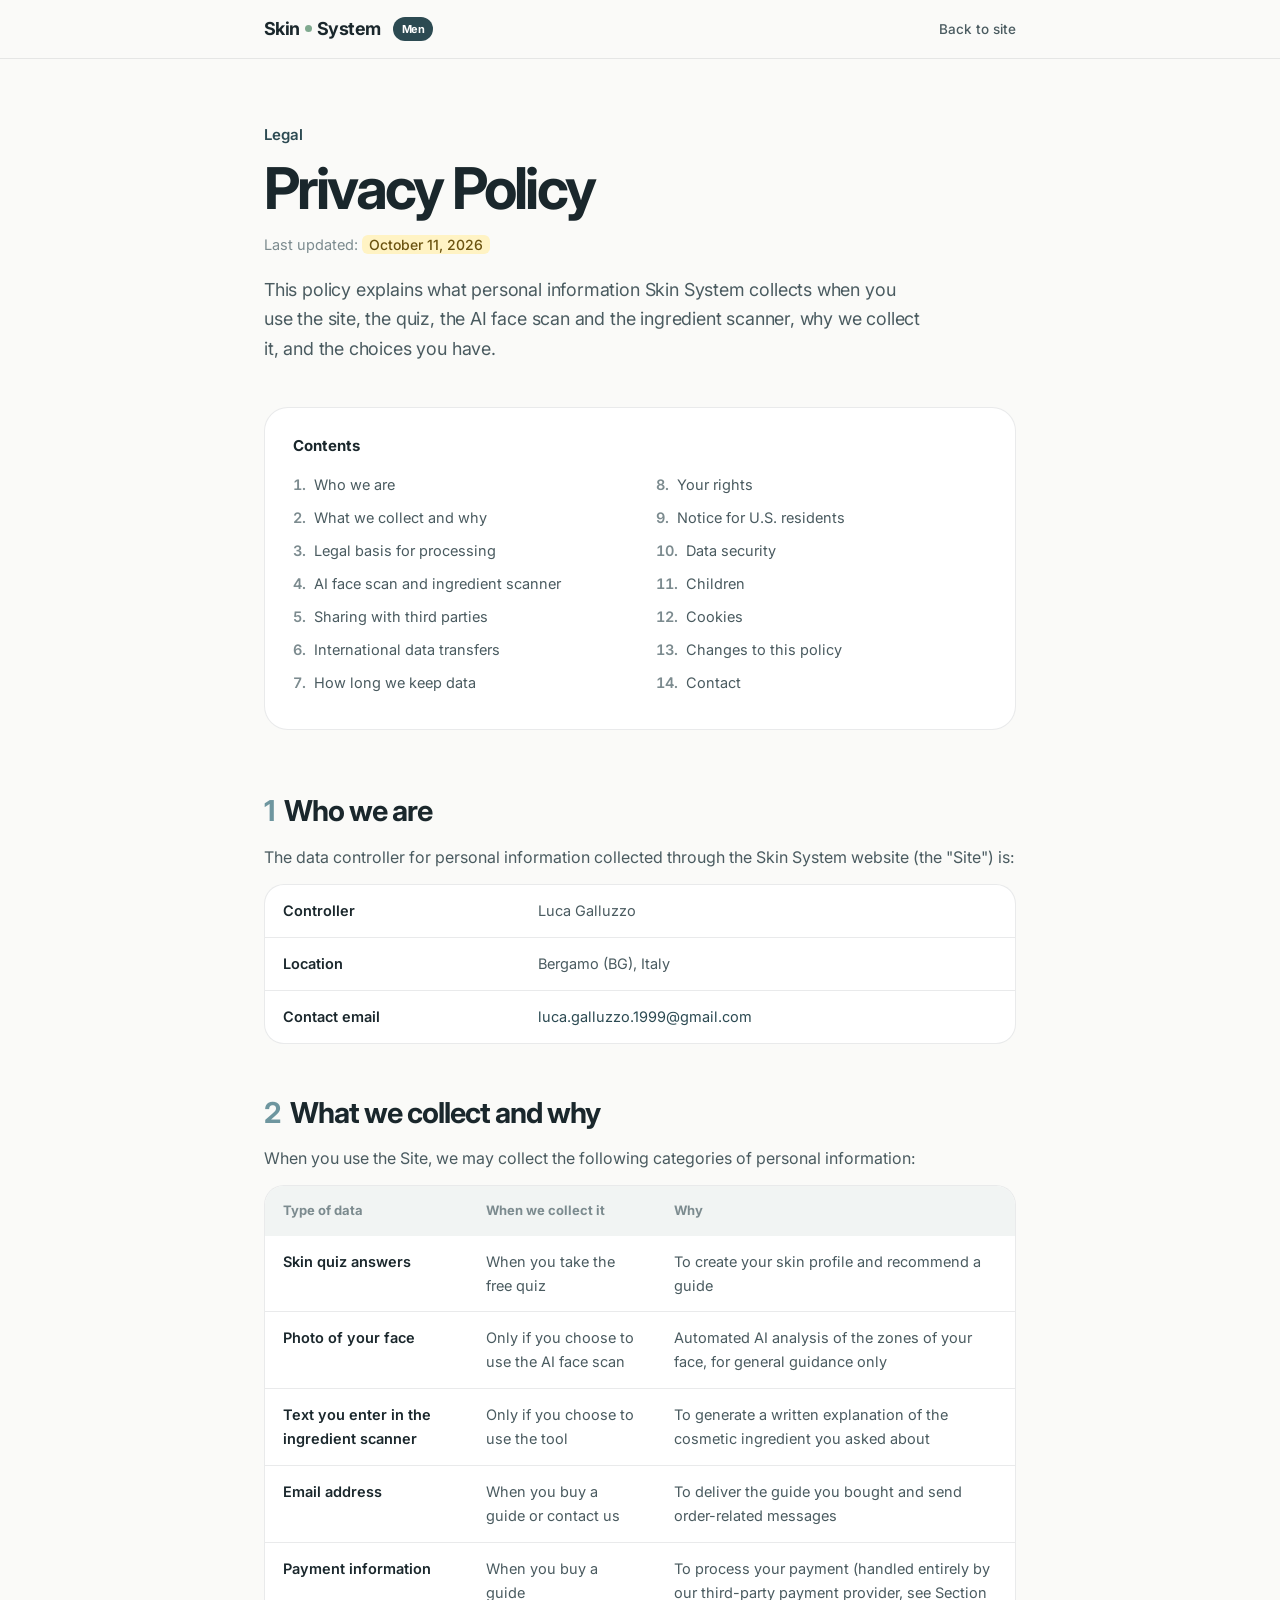
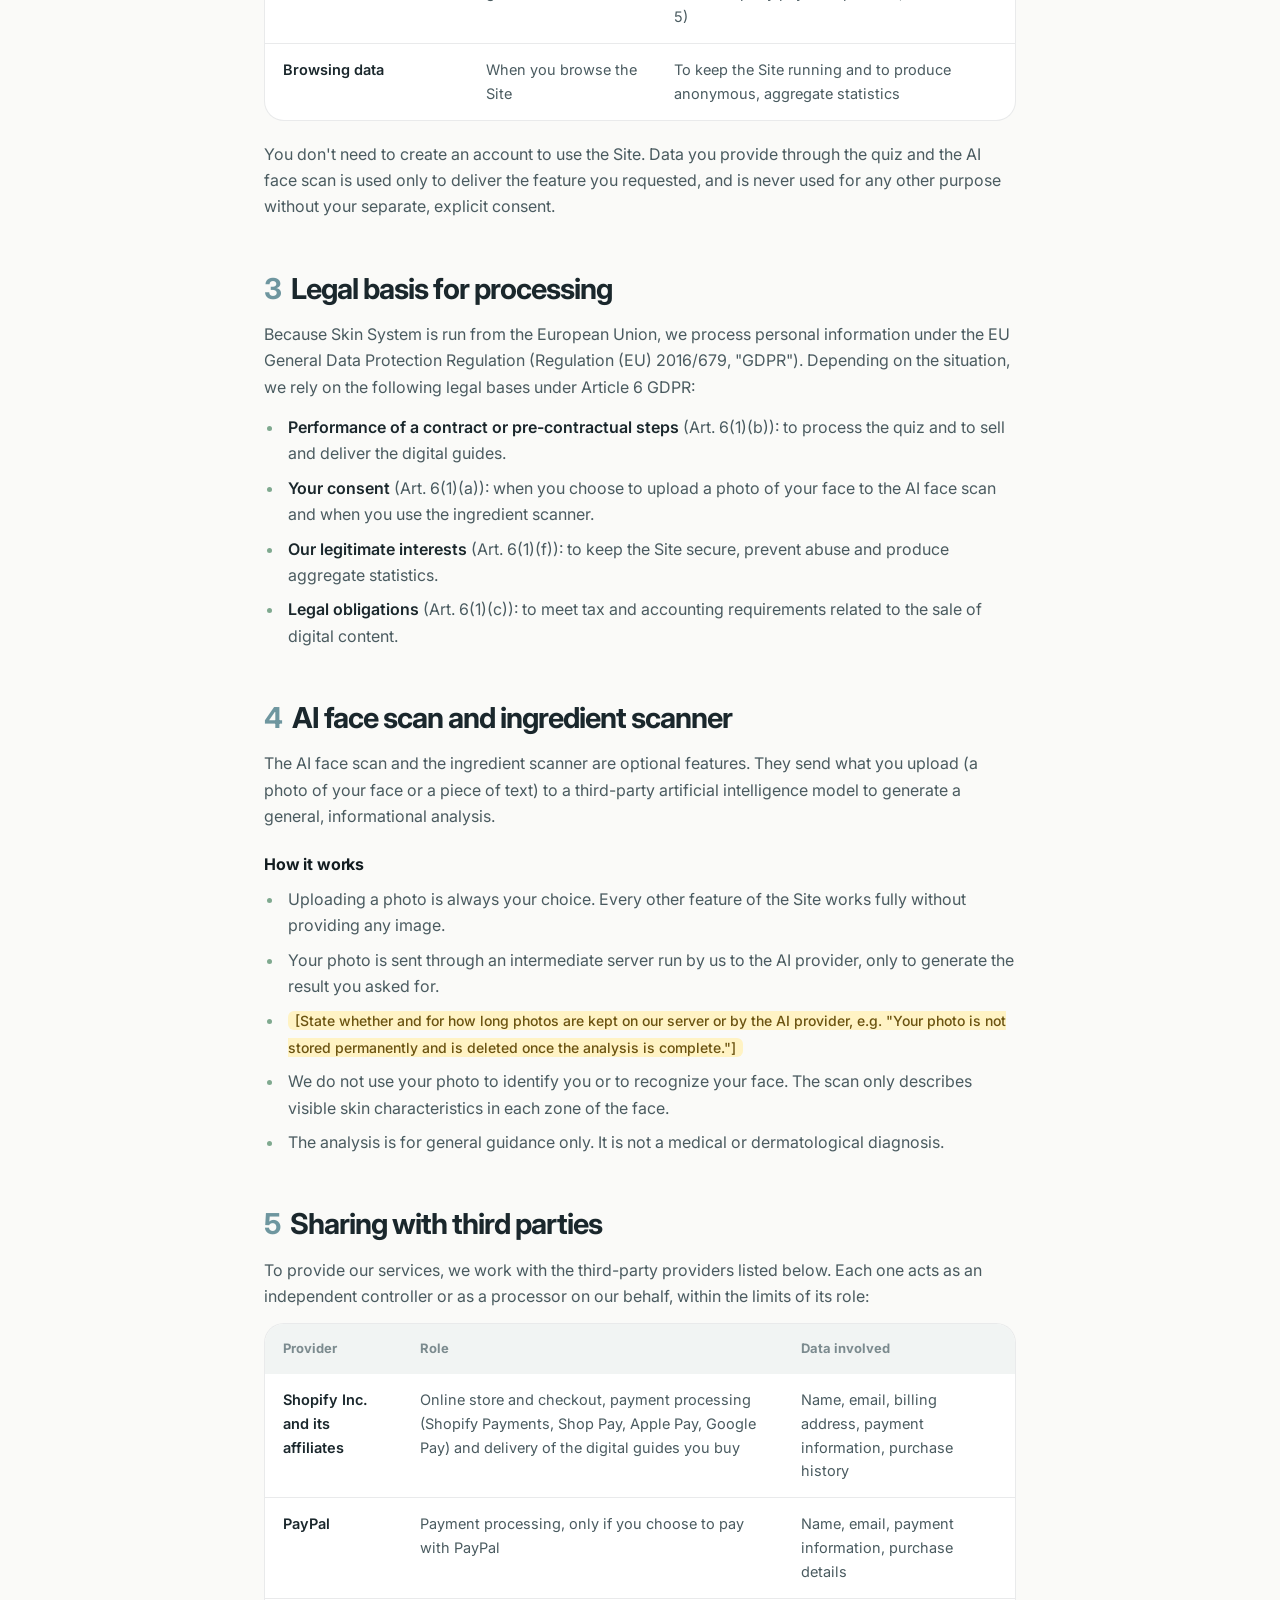
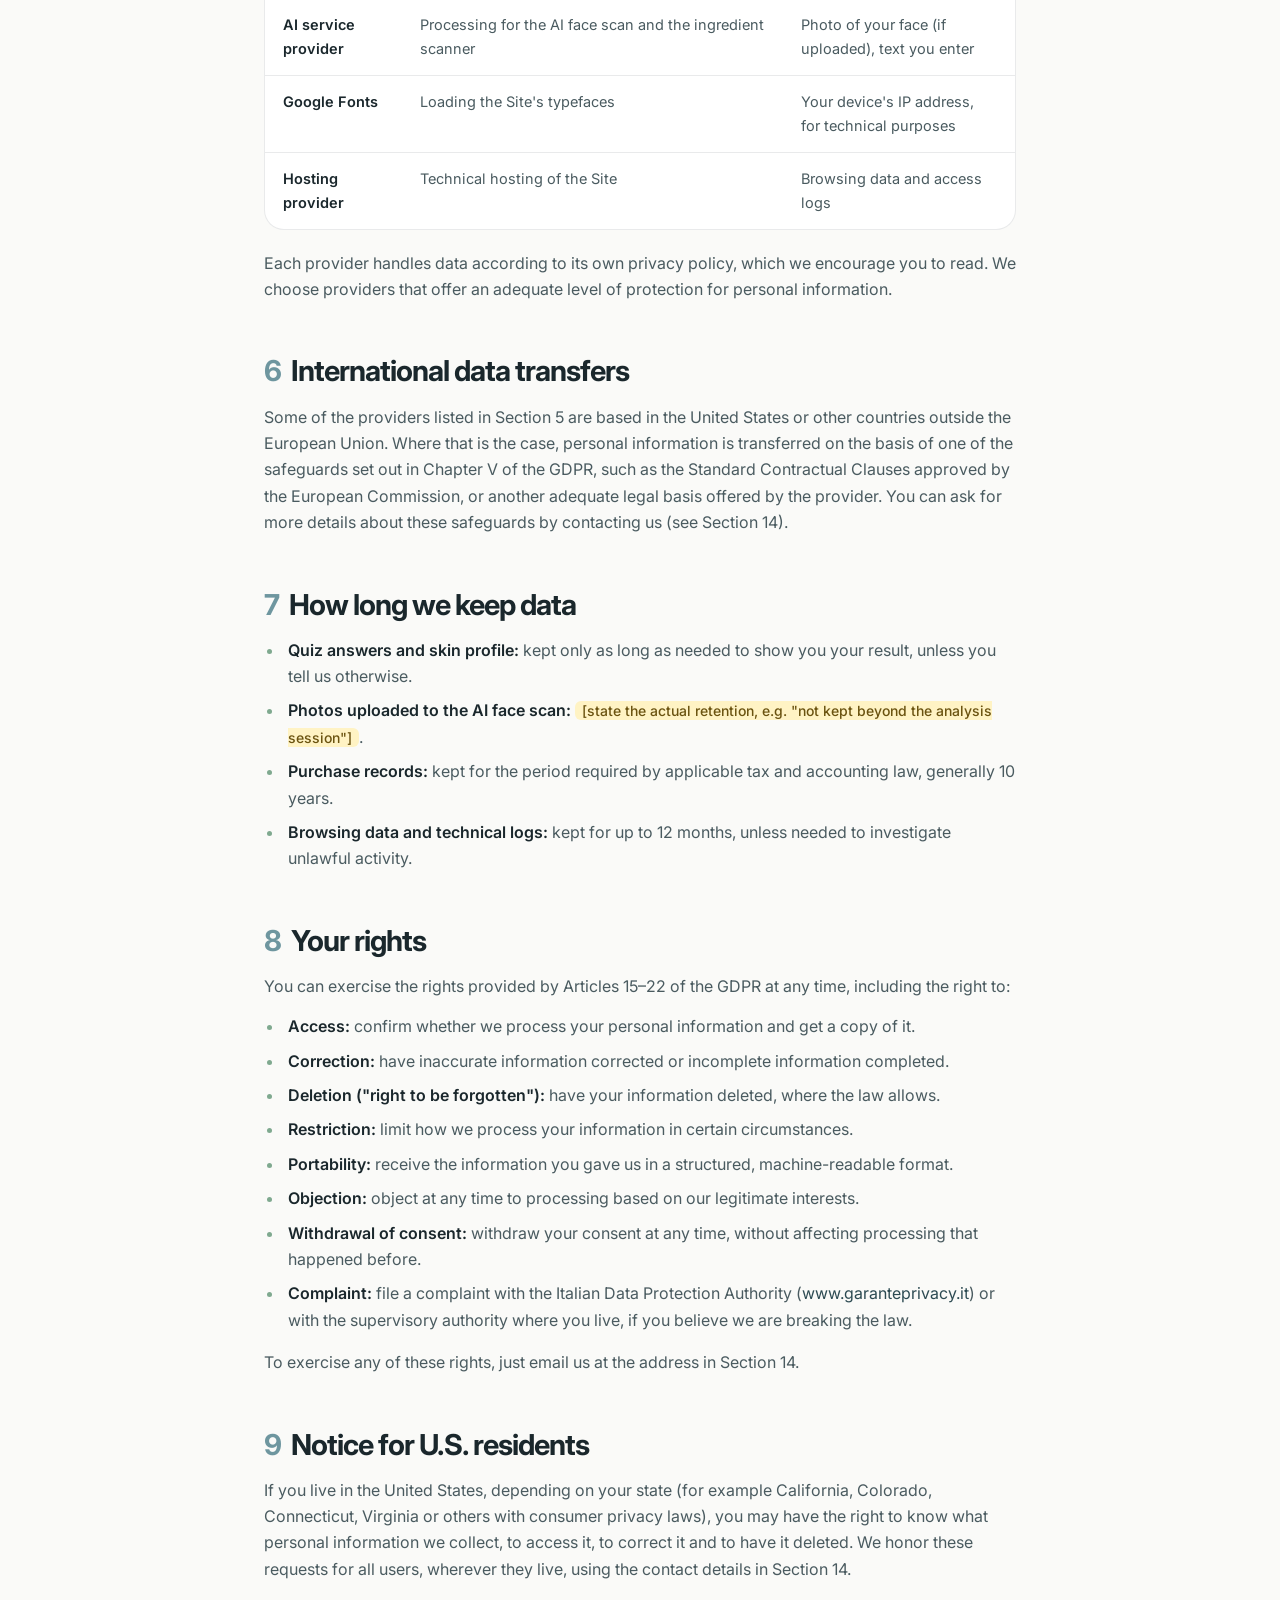
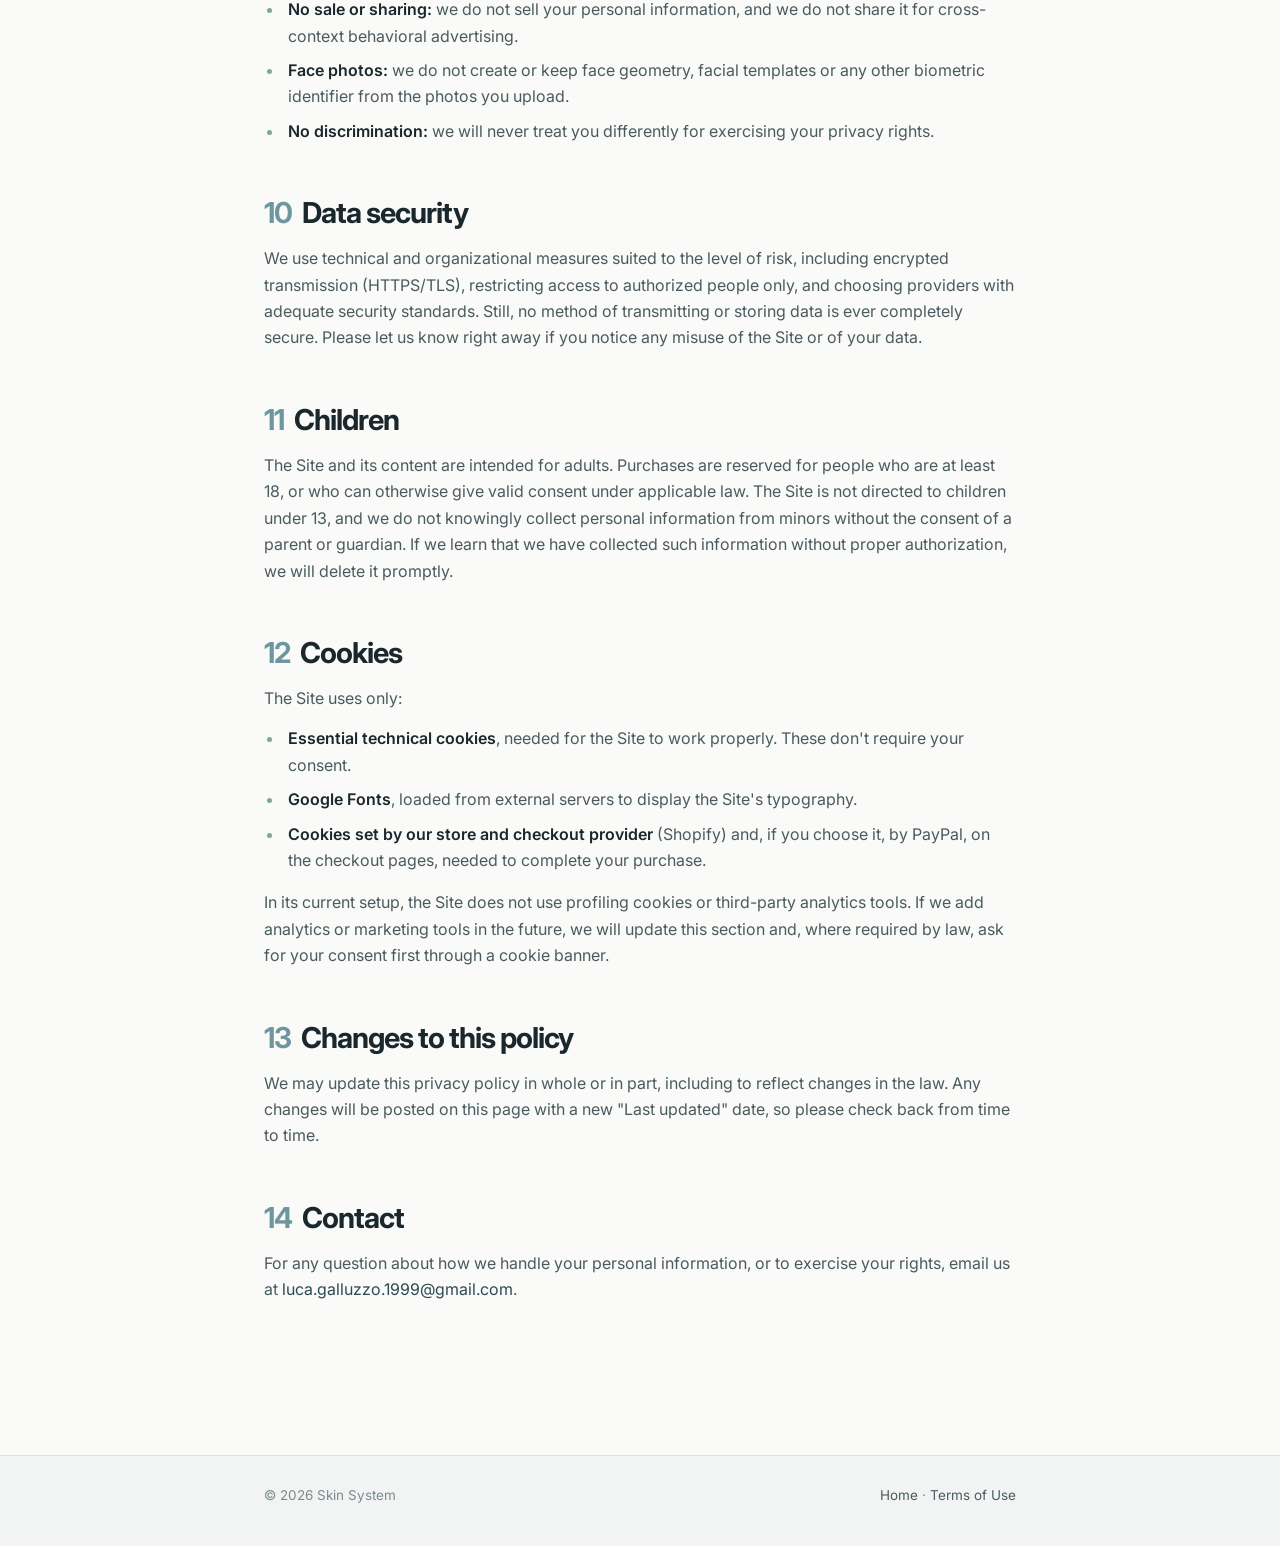
==== commit 8b7233fe: "Privacy policy: replace Gumroad with Shopify and PayPal" ====
--- a/privacy.html
+++ b/privacy.html
@@ -130,7 +130,7 @@
 <main>
   <span class="kicker">Legal</span>
   <h1>Privacy Policy</h1>
-  <p class="updated">Last updated: <span class="placeholder">September 16, 2026</span></p>
+  <p class="updated">Last updated: <span class="placeholder">October 11, 2026</span></p>
   <p class="lead">This policy explains what personal information Skin System collects when you use the site, the quiz, the AI face scan and the ingredient scanner, why we collect it, and the choices you have.</p>
 
   <nav class="toc" aria-label="Contents">
@@ -217,7 +217,8 @@
       <table>
         <thead><tr><th>Provider</th><th>Role</th><th>Data involved</th></tr></thead>
         <tbody>
-          <tr><td><strong>Gumroad, Inc.</strong></td><td>Payment processing and delivery of the digital guides you buy</td><td>Email, payment information, purchase history</td></tr>
+          <tr><td><strong>Shopify Inc. and its affiliates</strong></td><td>Online store and checkout, payment processing (Shopify Payments, Shop Pay, Apple Pay, Google Pay) and delivery of the digital guides you buy</td><td>Name, email, billing address, payment information, purchase history</td></tr>
+          <tr><td><strong>PayPal</strong></td><td>Payment processing, only if you choose to pay with PayPal</td><td>Name, email, payment information, purchase details</td></tr>
           <tr><td><strong>AI service provider</strong></td><td>Processing for the AI face scan and the ingredient scanner</td><td>Photo of your face (if uploaded), text you enter</td></tr>
           <tr><td><strong>Google Fonts</strong></td><td>Loading the Site's typefaces</td><td>Your device's IP address, for technical purposes</td></tr>
           <tr><td><strong>Hosting provider</strong></td><td>Technical hosting of the Site</td><td>Browsing data and access logs</td></tr>
@@ -284,7 +285,7 @@
     <ul>
       <li><strong>Essential technical cookies</strong>, needed for the Site to work properly. These don't require your consent.</li>
       <li><strong>Google Fonts</strong>, loaded from external servers to display the Site's typography.</li>
-      <li><strong>Third-party cookies set by our payment provider</strong> (Gumroad) at checkout, needed to complete your purchase.</li>
+      <li><strong>Cookies set by our store and checkout provider</strong> (Shopify) and, if you choose it, by PayPal, on the checkout pages, needed to complete your purchase.</li>
     </ul>
     <p>In its current setup, the Site does not use profiling cookies or third-party analytics tools. If we add analytics or marketing tools in the future, we will update this section and, where required by law, ask for your consent first through a cookie banner.</p>
   </section>
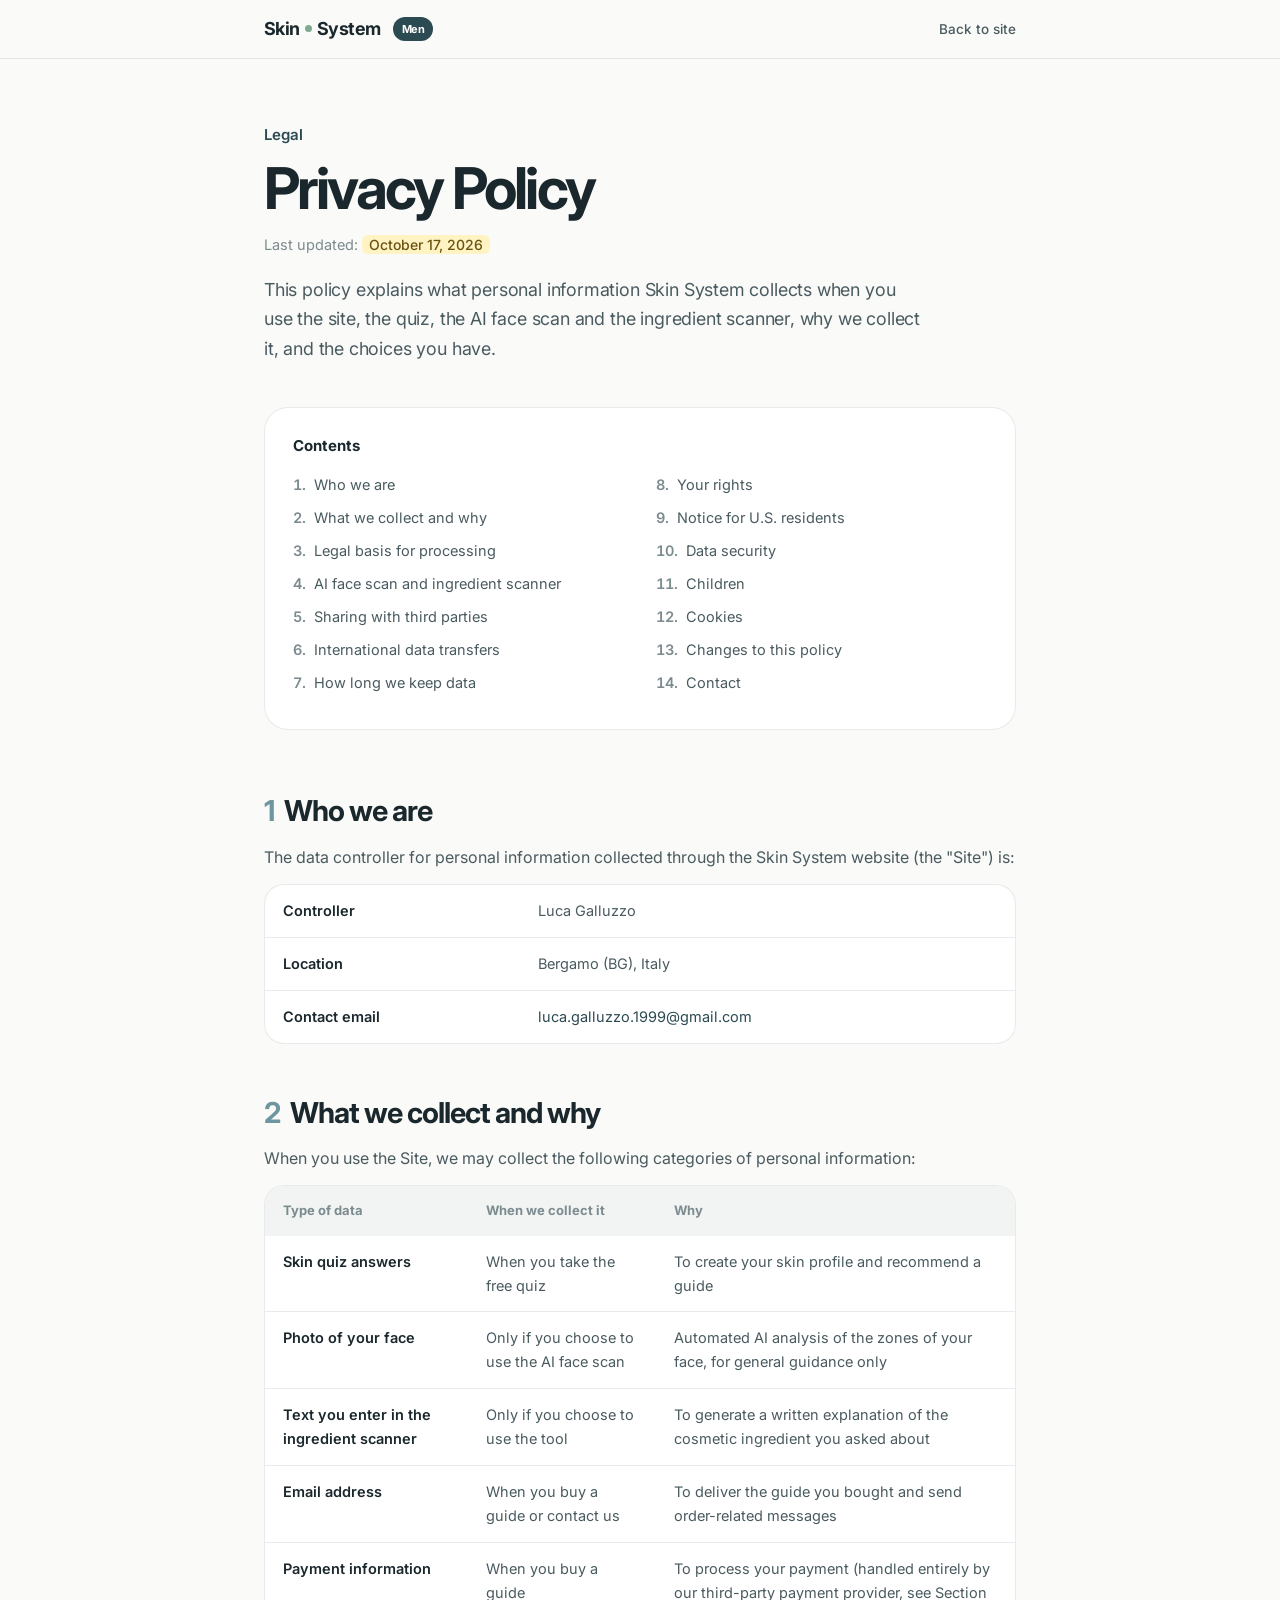
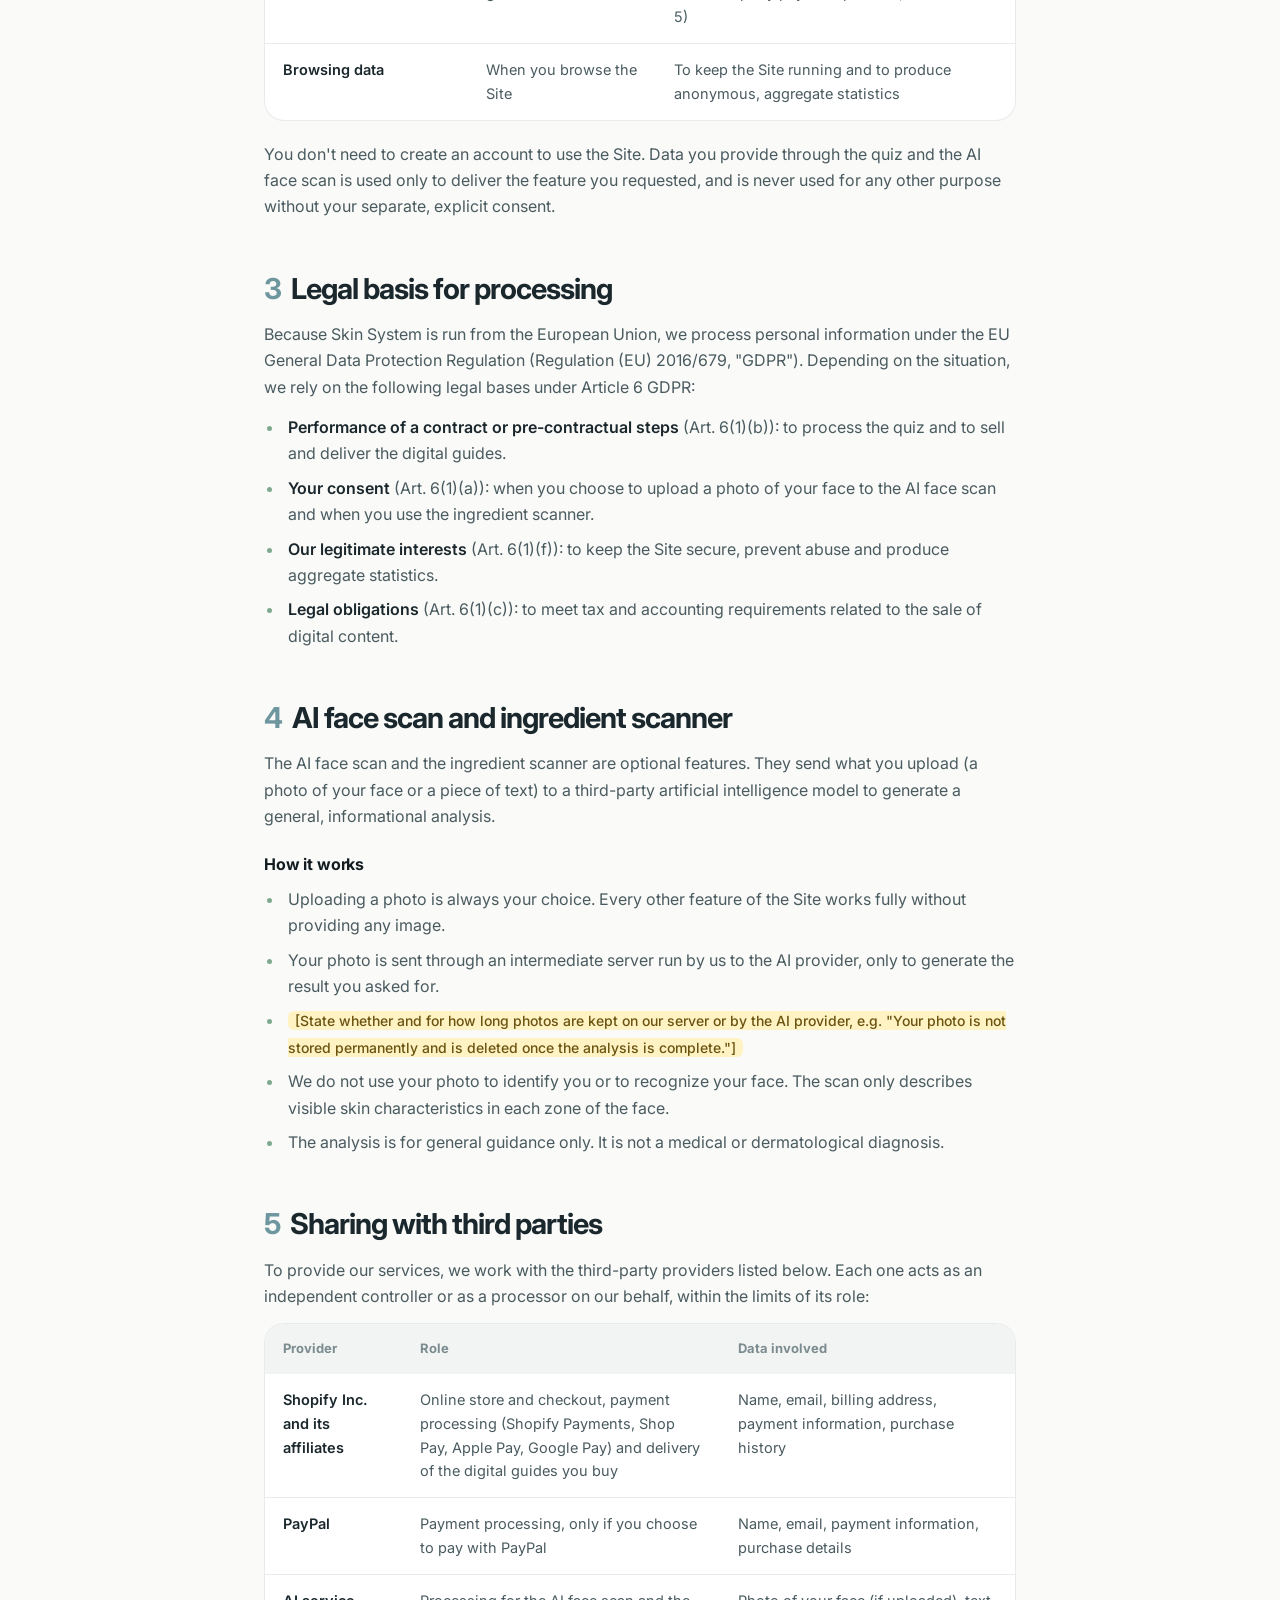
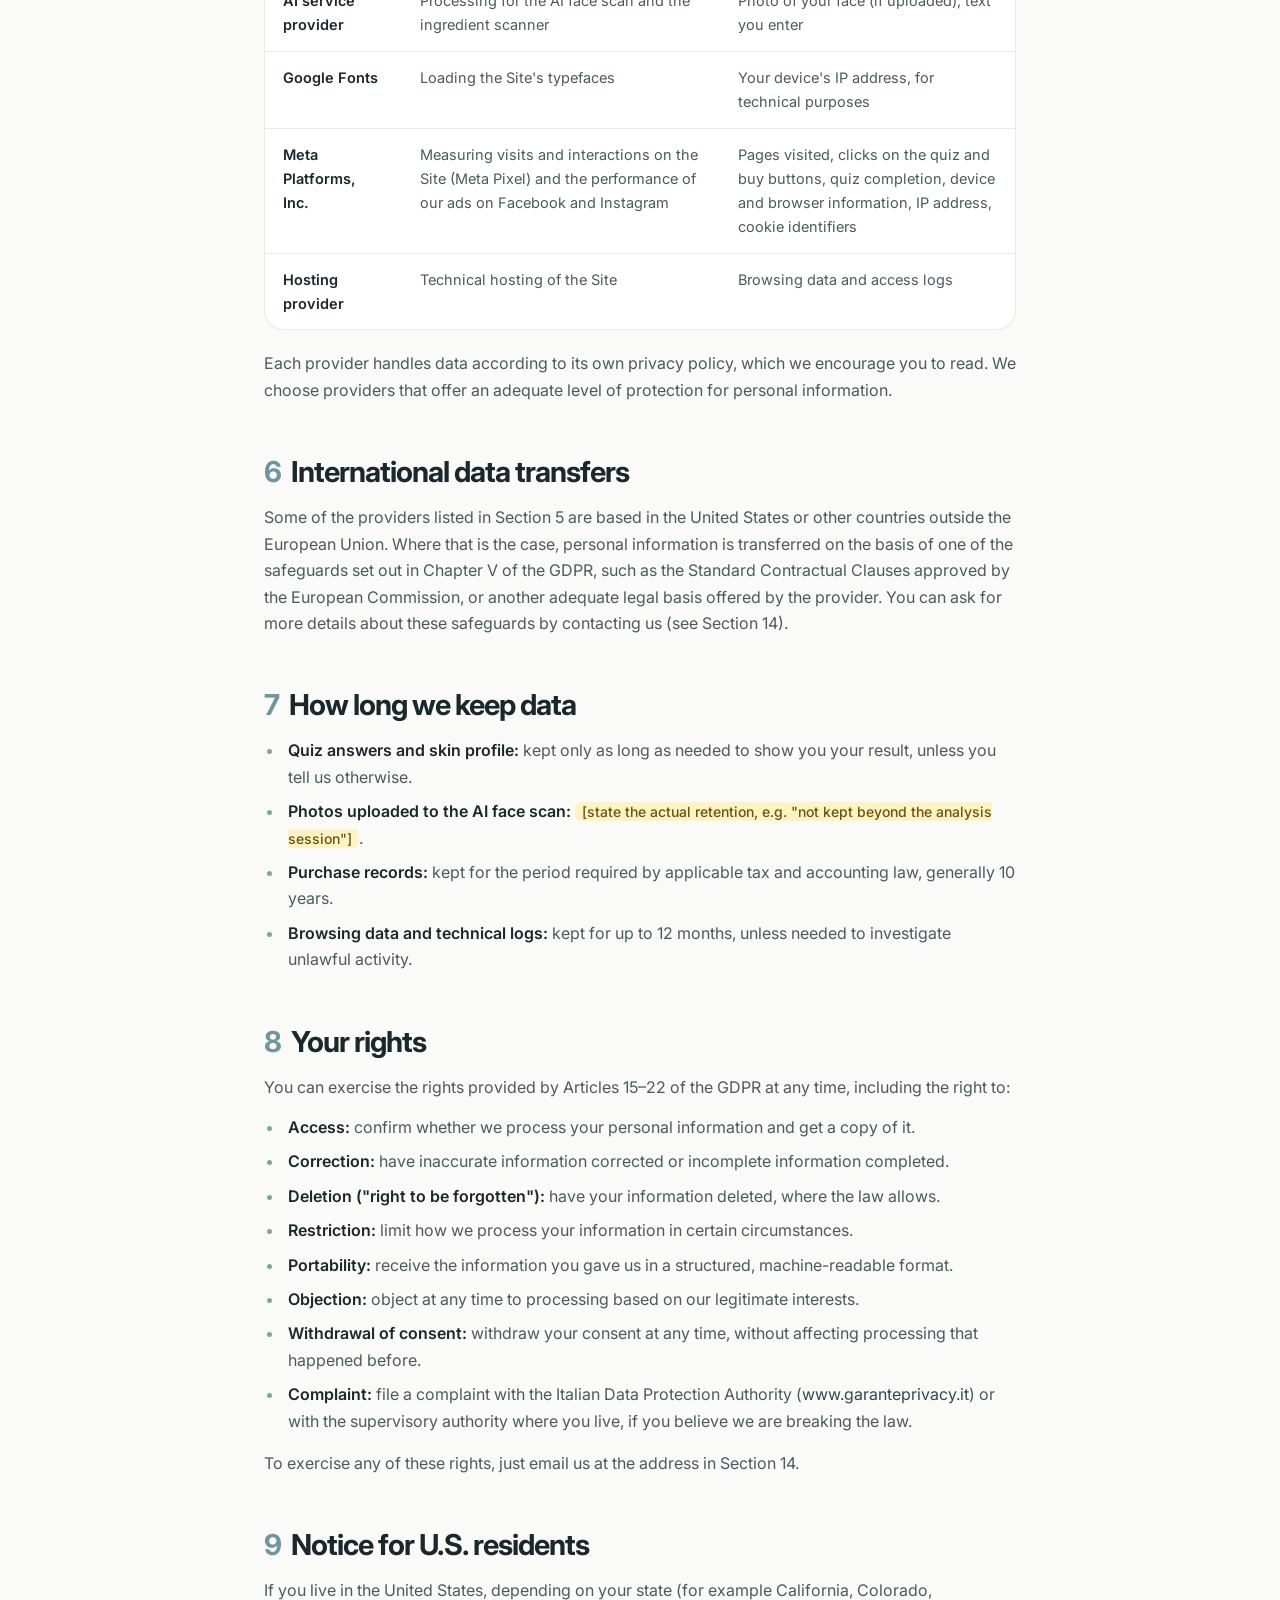
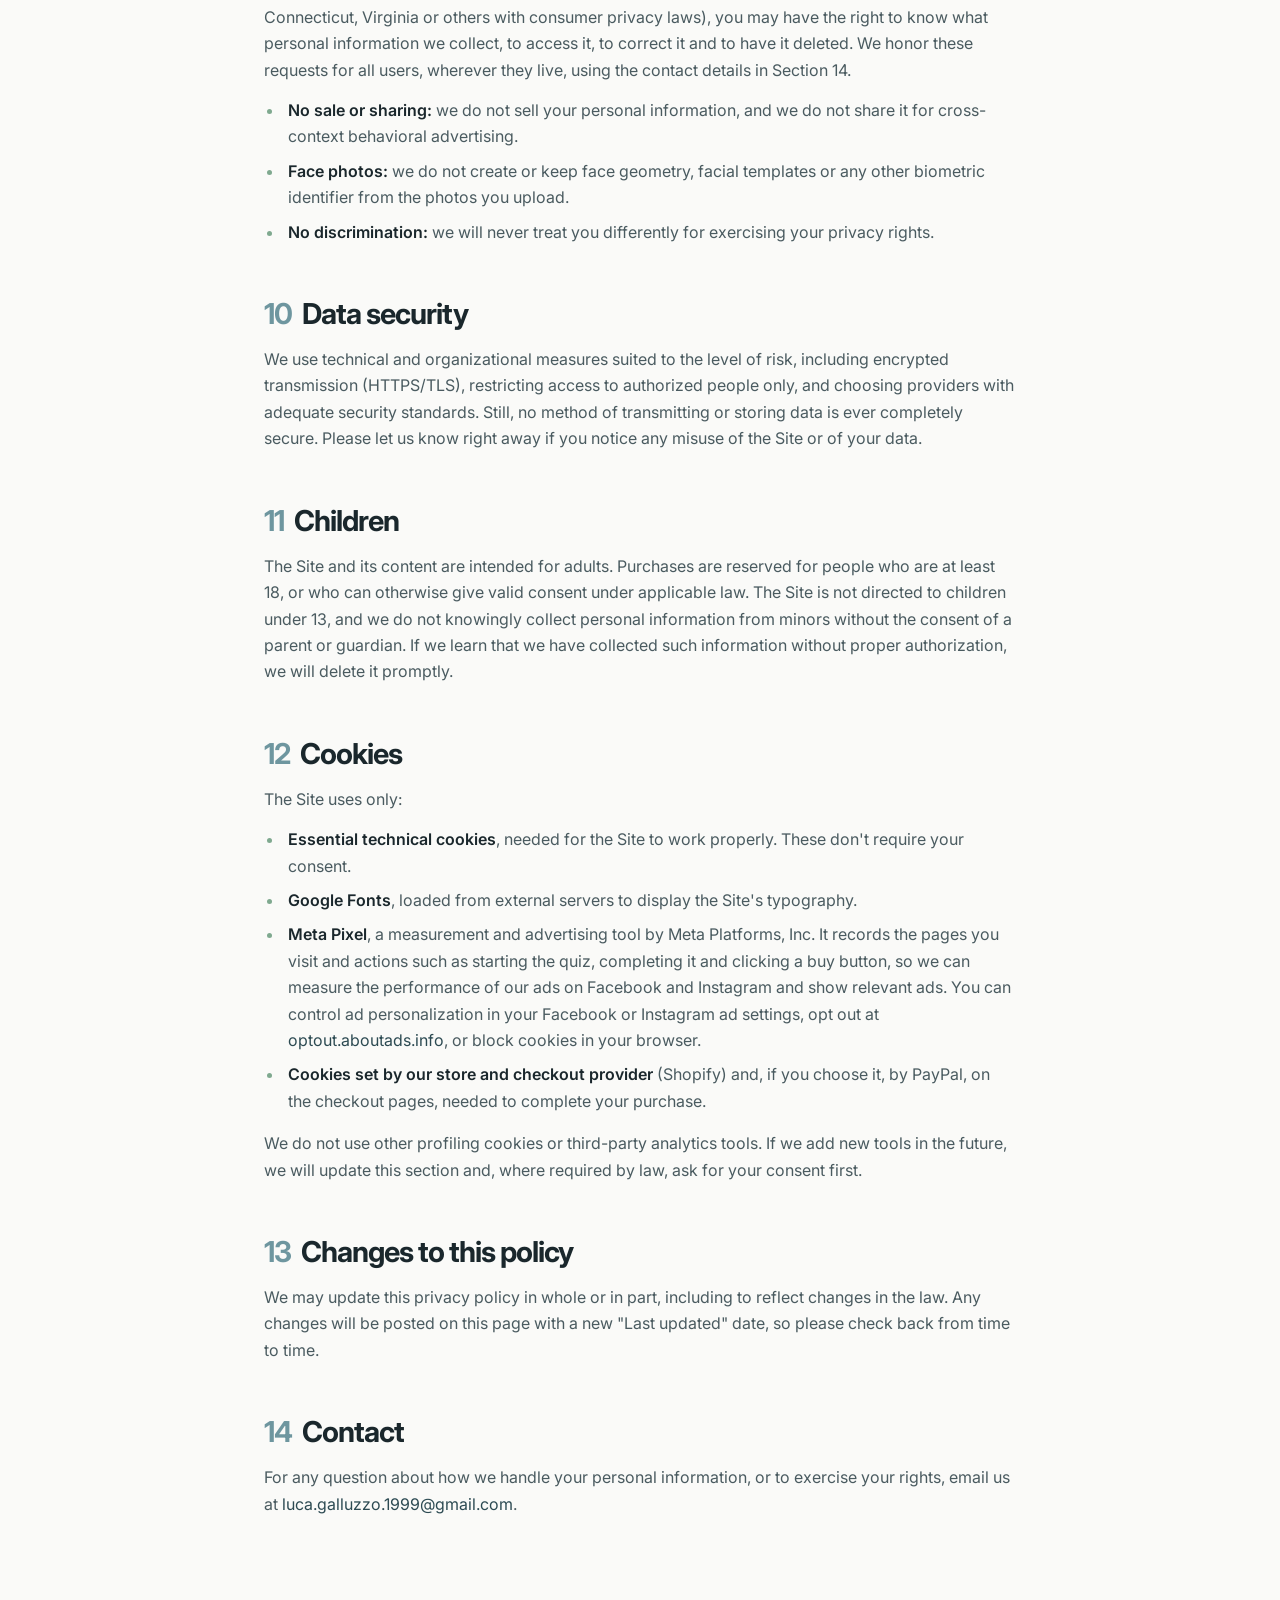
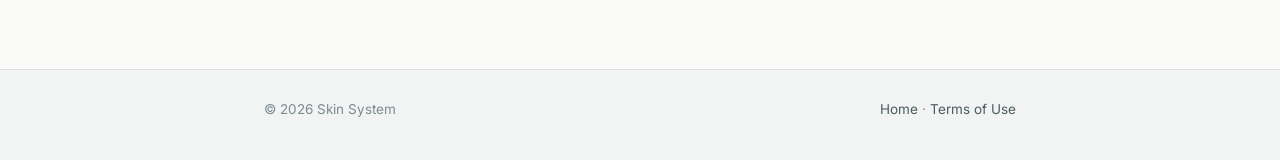
==== commit c066d42b: "Add Meta Pixel tracking, rename Terms page to terms.html" ====
--- a/privacy.html
+++ b/privacy.html
@@ -116,6 +116,24 @@
   .reveal { opacity: 1; transform: none; filter: none; transition: none; }
 }
 </style>
+<!-- Meta Pixel Code -->
+<script>
+!function(f,b,e,v,n,t,s)
+{if(f.fbq)return;n=f.fbq=function(){n.callMethod?
+n.callMethod.apply(n,arguments):n.queue.push(arguments)};
+if(!f._fbq)f._fbq=n;n.push=n;n.loaded=!0;n.version='2.0';
+n.queue=[];t=b.createElement(e);t.async=!0;
+t.src=v;s=b.getElementsByTagName(e)[0];
+s.parentNode.insertBefore(t,s)}(window, document,'script',
+'https://connect.facebook.net/en_US/fbevents.js');
+fbq('init', '1086249570848477');
+fbq('track', 'PageView');
+</script>
+<noscript><img height="1" width="1" style="display:none"
+src="https://www.facebook.com/tr?id=1086249570848477&ev=PageView&noscript=1"
+/></noscript>
+<!-- End Meta Pixel Code -->
+<script src="meta-pixel.js" defer></script>
 </head>
 <body>
 
@@ -130,7 +148,7 @@
 <main>
   <span class="kicker">Legal</span>
   <h1>Privacy Policy</h1>
-  <p class="updated">Last updated: <span class="placeholder">October 11, 2026</span></p>
+  <p class="updated">Last updated: <span class="placeholder">October 17, 2026</span></p>
   <p class="lead">This policy explains what personal information Skin System collects when you use the site, the quiz, the AI face scan and the ingredient scanner, why we collect it, and the choices you have.</p>
 
   <nav class="toc" aria-label="Contents">
@@ -221,6 +239,7 @@
           <tr><td><strong>PayPal</strong></td><td>Payment processing, only if you choose to pay with PayPal</td><td>Name, email, payment information, purchase details</td></tr>
           <tr><td><strong>AI service provider</strong></td><td>Processing for the AI face scan and the ingredient scanner</td><td>Photo of your face (if uploaded), text you enter</td></tr>
           <tr><td><strong>Google Fonts</strong></td><td>Loading the Site's typefaces</td><td>Your device's IP address, for technical purposes</td></tr>
+          <tr><td><strong>Meta Platforms, Inc.</strong></td><td>Measuring visits and interactions on the Site (Meta Pixel) and the performance of our ads on Facebook and Instagram</td><td>Pages visited, clicks on the quiz and buy buttons, quiz completion, device and browser information, IP address, cookie identifiers</td></tr>
           <tr><td><strong>Hosting provider</strong></td><td>Technical hosting of the Site</td><td>Browsing data and access logs</td></tr>
         </tbody>
       </table>
@@ -285,9 +304,10 @@
     <ul>
       <li><strong>Essential technical cookies</strong>, needed for the Site to work properly. These don't require your consent.</li>
       <li><strong>Google Fonts</strong>, loaded from external servers to display the Site's typography.</li>
+      <li><strong>Meta Pixel</strong>, a measurement and advertising tool by Meta Platforms, Inc. It records the pages you visit and actions such as starting the quiz, completing it and clicking a buy button, so we can measure the performance of our ads on Facebook and Instagram and show relevant ads. You can control ad personalization in your Facebook or Instagram ad settings, opt out at <a href="https://optout.aboutads.info/" target="_blank" rel="noopener">optout.aboutads.info</a>, or block cookies in your browser.</li>
       <li><strong>Cookies set by our store and checkout provider</strong> (Shopify) and, if you choose it, by PayPal, on the checkout pages, needed to complete your purchase.</li>
     </ul>
-    <p>In its current setup, the Site does not use profiling cookies or third-party analytics tools. If we add analytics or marketing tools in the future, we will update this section and, where required by law, ask for your consent first through a cookie banner.</p>
+    <p>We do not use other profiling cookies or third-party analytics tools. If we add new tools in the future, we will update this section and, where required by law, ask for your consent first.</p>
   </section>
 
   <section id="changes" class="reveal">
@@ -304,7 +324,7 @@
 <footer>
   <div class="footer-inner">
     <span>© 2026 Skin System</span>
-    <span><a href="index.html">Home</a> · <a href="termini.html">Terms of Use</a></span>
+    <span><a href="index.html">Home</a> · <a href="terms.html">Terms of Use</a></span>
   </div>
 </footer>
 
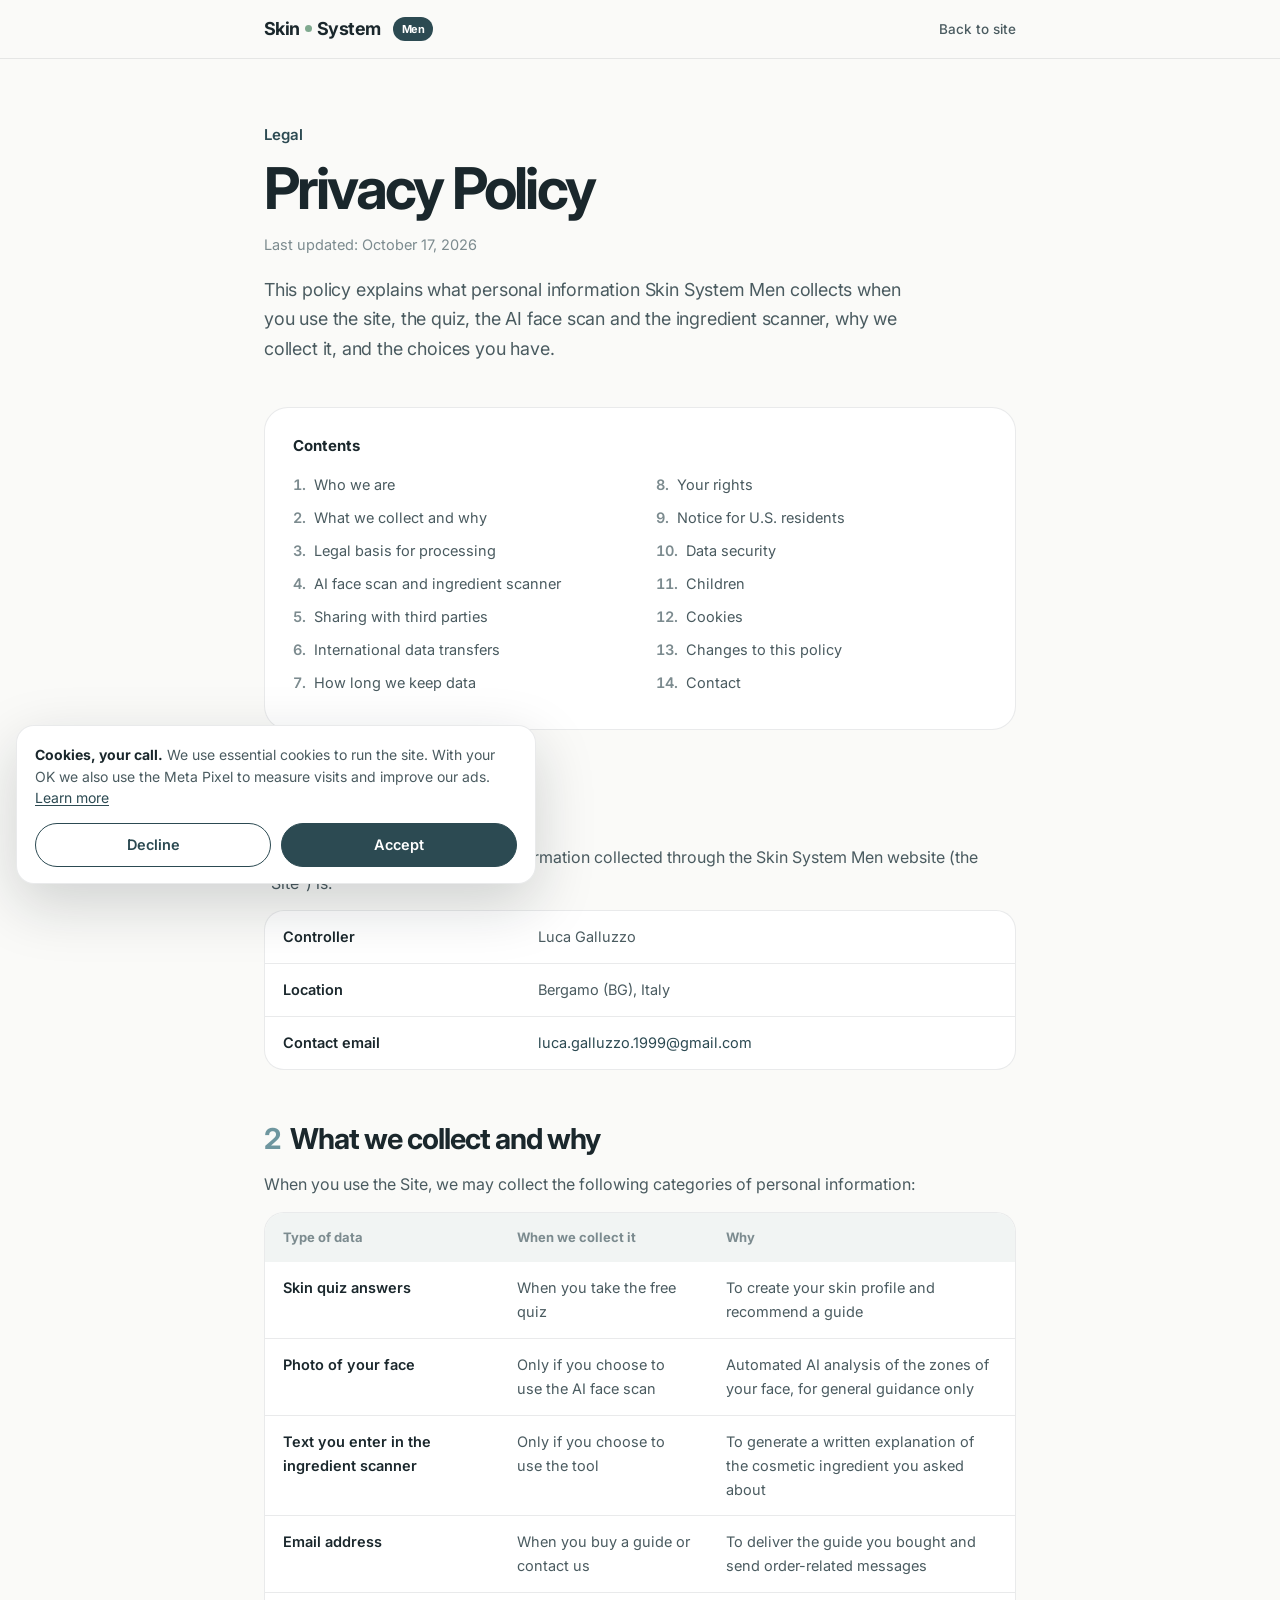
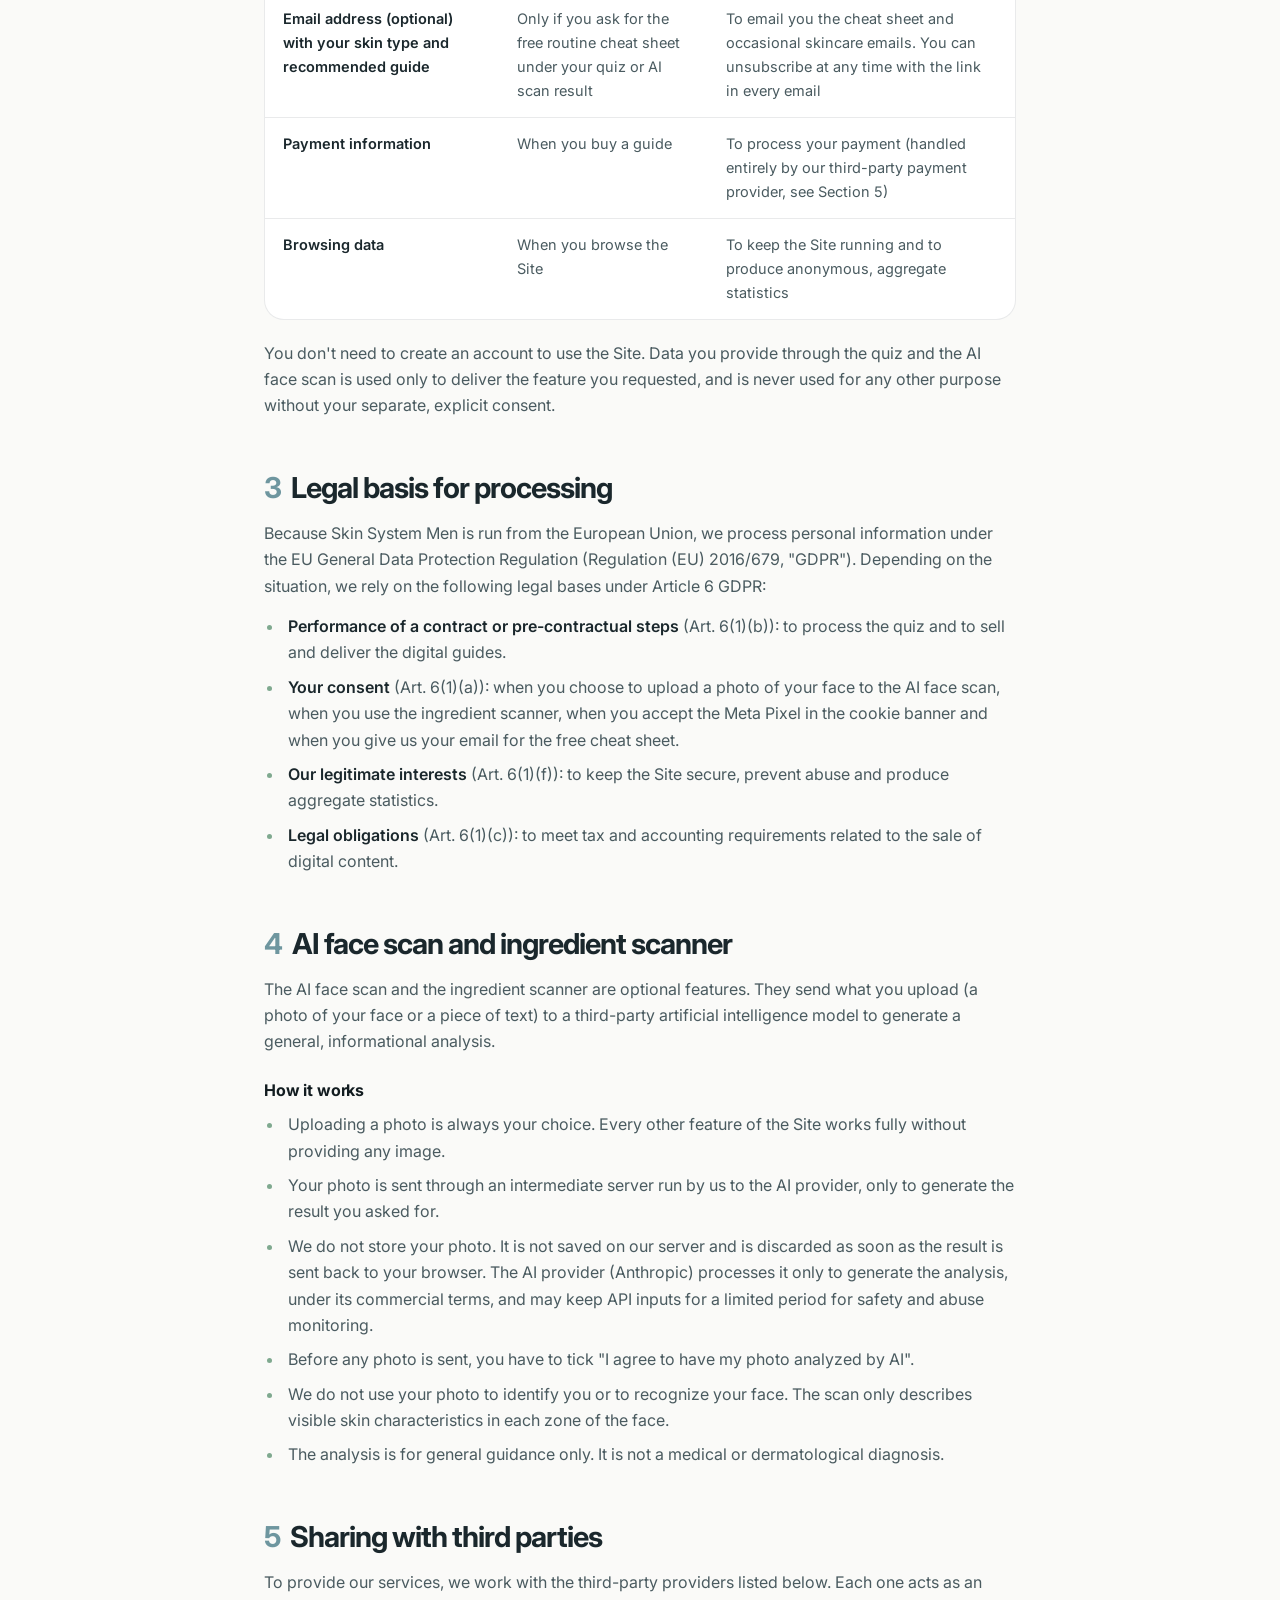
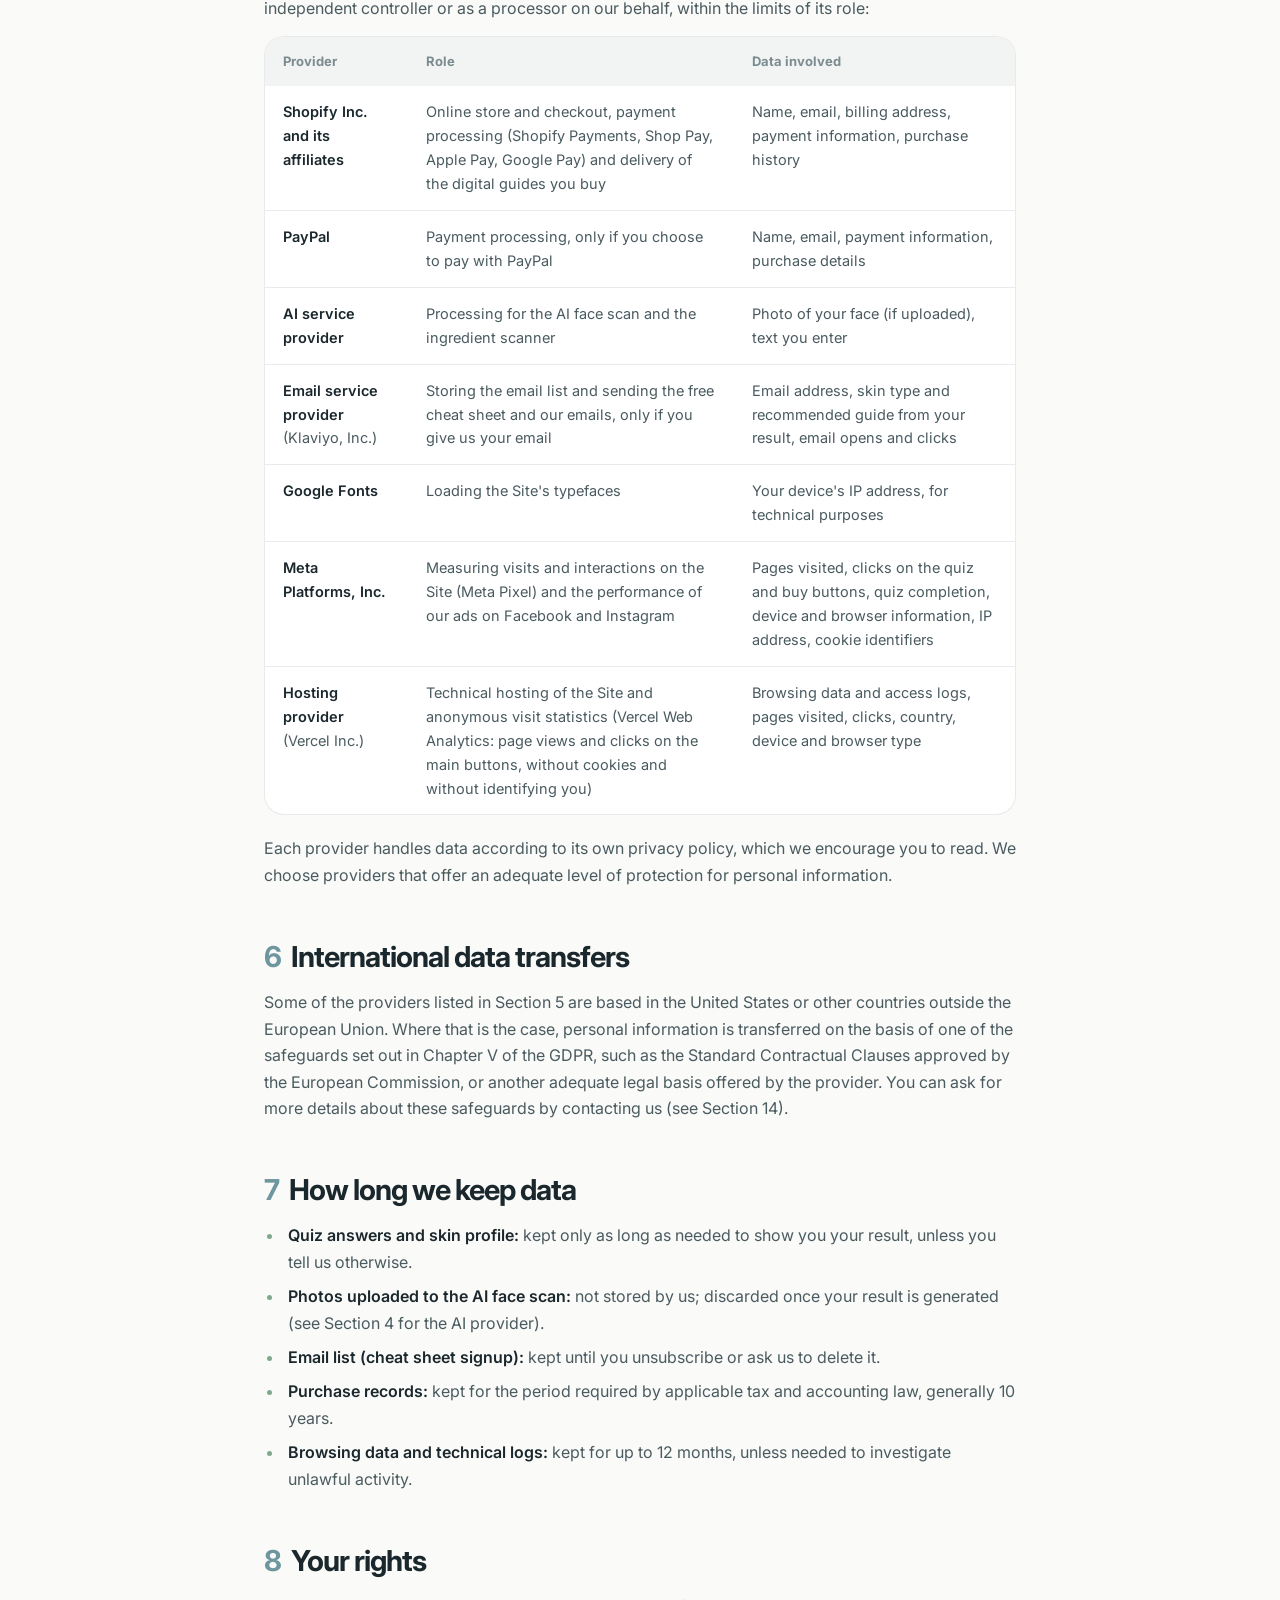
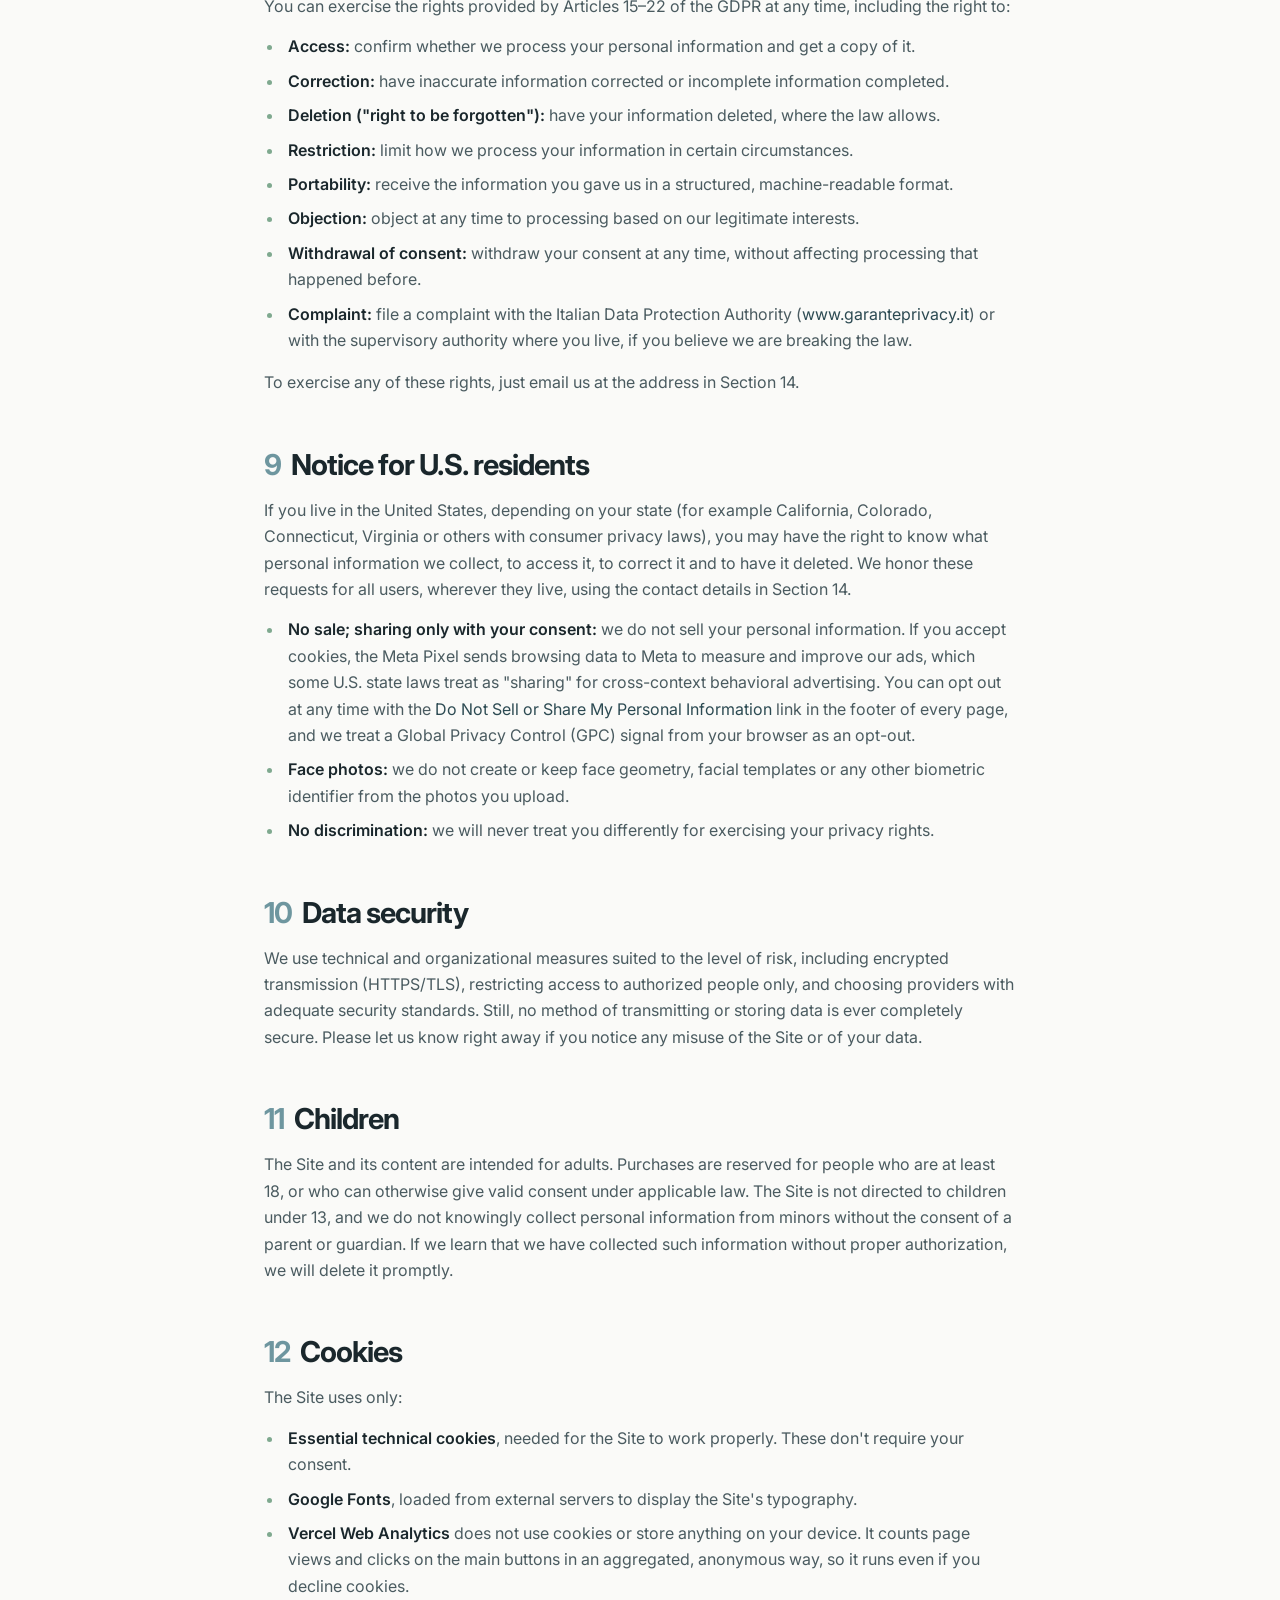
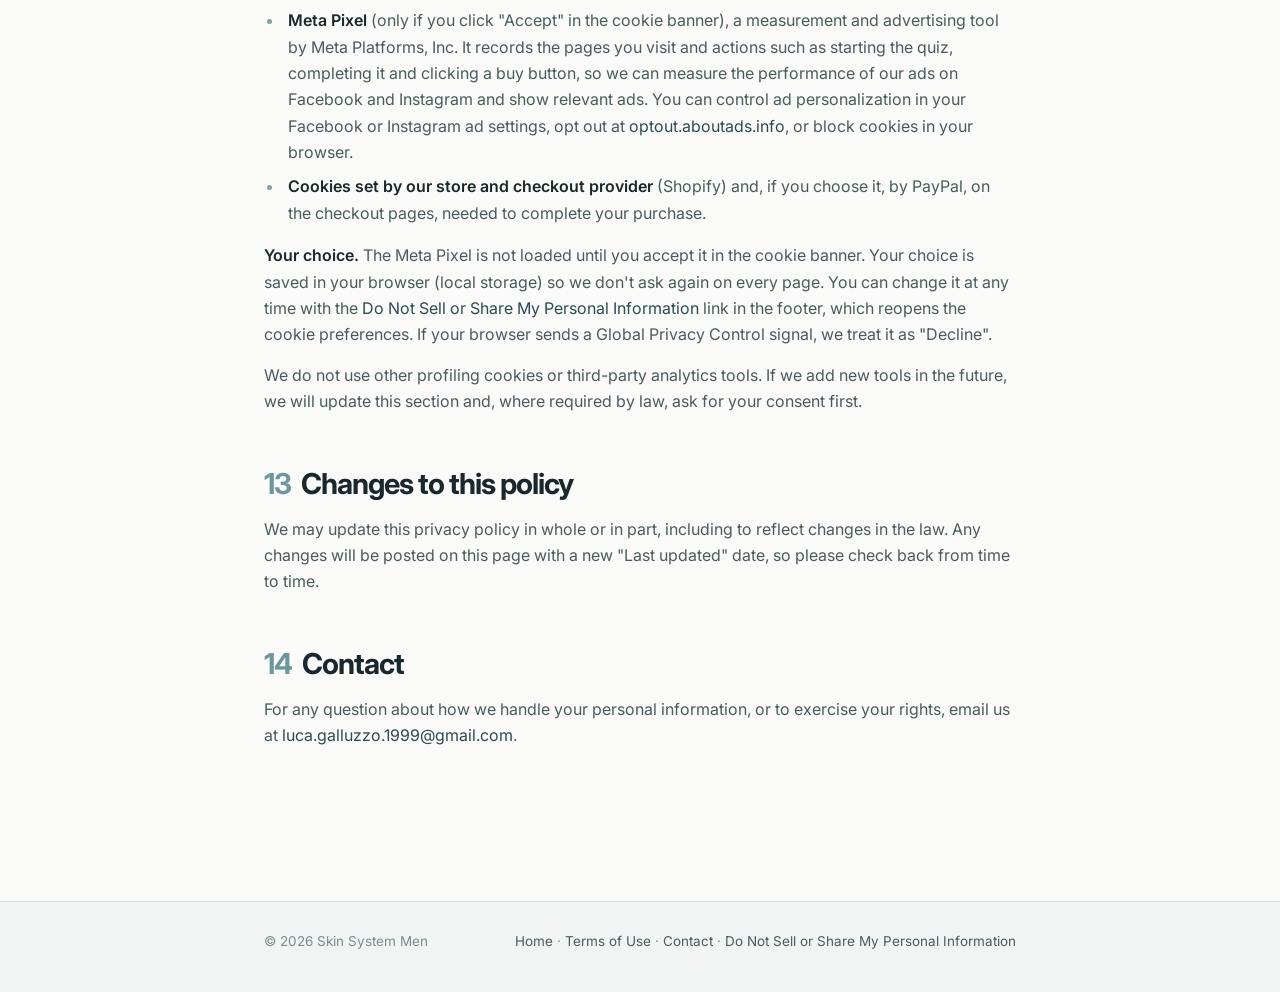
==== commit 217d9c26: "Site update: consent-gated Meta Pixel, email capture, guide modal, AI scan consent, about, sticky CT" ====
--- a/privacy.html
+++ b/privacy.html
@@ -3,8 +3,15 @@
 <head>
 <meta charset="UTF-8">
 <meta name="viewport" content="width=device-width, initial-scale=1.0">
-<title>Privacy Policy — Skin System for Men</title>
-<meta name="description" content="How Skin System collects, uses and protects your personal information.">
+<title>Privacy Policy — Skin System Men</title>
+<meta name="description" content="How Skin System Men collects, uses and protects your personal information.">
+<link rel="icon" href="favicon.ico" sizes="any">
+<link rel="icon" href="favicon.svg" type="image/svg+xml">
+<link rel="icon" href="favicon-32x32.png" type="image/png" sizes="32x32">
+<link rel="icon" href="favicon-16x16.png" type="image/png" sizes="16x16">
+<link rel="apple-touch-icon" href="apple-touch-icon.png">
+<link rel="manifest" href="site.webmanifest">
+<meta name="theme-color" content="#2C4A52">
 <link rel="preconnect" href="https://fonts.googleapis.com">
 <link rel="preconnect" href="https://fonts.gstatic.com" crossorigin>
 <link href="https://fonts.googleapis.com/css2?family=Inter:opsz,wght@14..32,400..800&display=swap" rel="stylesheet">
@@ -116,30 +123,15 @@
   .reveal { opacity: 1; transform: none; filter: none; transition: none; }
 }
 </style>
-<!-- Meta Pixel Code -->
-<script>
-!function(f,b,e,v,n,t,s)
-{if(f.fbq)return;n=f.fbq=function(){n.callMethod?
-n.callMethod.apply(n,arguments):n.queue.push(arguments)};
-if(!f._fbq)f._fbq=n;n.push=n;n.loaded=!0;n.version='2.0';
-n.queue=[];t=b.createElement(e);t.async=!0;
-t.src=v;s=b.getElementsByTagName(e)[0];
-s.parentNode.insertBefore(t,s)}(window, document,'script',
-'https://connect.facebook.net/en_US/fbevents.js');
-fbq('init', '1086249570848477');
-fbq('track', 'PageView');
-</script>
-<noscript><img height="1" width="1" style="display:none"
-src="https://www.facebook.com/tr?id=1086249570848477&ev=PageView&noscript=1"
-/></noscript>
-<!-- End Meta Pixel Code -->
-<script src="meta-pixel.js" defer></script>
+<link rel="stylesheet" href="css/extras.css">
+<script src="js/config.js"></script>
+<script src="js/analytics.js" defer></script>
 </head>
 <body>
 
 <div class="top">
   <div class="top-inner">
-    <a href="index.html" class="logo" aria-label="Skin System for Men, back to the site">Skin<span class="logo-dot"></span>System<span class="logo-tag">Men</span></a>
+    <a href="index.html" class="logo" aria-label="Skin System Men, back to the site">Skin<span class="logo-dot"></span>System<span class="logo-tag">Men</span></a>
     <a href="index.html" class="back-link">Back to site</a>
   </div>
   <div class="progress" id="progress" aria-hidden="true"></div>
@@ -148,8 +140,8 @@
 <main>
   <span class="kicker">Legal</span>
   <h1>Privacy Policy</h1>
-  <p class="updated">Last updated: <span class="placeholder">October 17, 2026</span></p>
-  <p class="lead">This policy explains what personal information Skin System collects when you use the site, the quiz, the AI face scan and the ingredient scanner, why we collect it, and the choices you have.</p>
+  <p class="updated">Last updated: October 17, 2026</p>
+  <p class="lead">This policy explains what personal information Skin System Men collects when you use the site, the quiz, the AI face scan and the ingredient scanner, why we collect it, and the choices you have.</p>
 
   <nav class="toc" aria-label="Contents">
     <div class="toc-title">Contents</div>
@@ -173,7 +165,7 @@
 
   <section id="controller" class="reveal">
     <h2><span class="n">1</span>Who we are</h2>
-    <p>The data controller for personal information collected through the Skin System website (the "Site") is:</p>
+    <p>The data controller for personal information collected through the Skin System Men website (the "Site") is:</p>
     <div class="card-table">
       <table>
         <tbody>
@@ -196,6 +188,7 @@
           <tr><td><strong>Photo of your face</strong></td><td>Only if you choose to use the AI face scan</td><td>Automated AI analysis of the zones of your face, for general guidance only</td></tr>
           <tr><td><strong>Text you enter in the ingredient scanner</strong></td><td>Only if you choose to use the tool</td><td>To generate a written explanation of the cosmetic ingredient you asked about</td></tr>
           <tr><td><strong>Email address</strong></td><td>When you buy a guide or contact us</td><td>To deliver the guide you bought and send order-related messages</td></tr>
+          <tr><td><strong>Email address (optional) with your skin type and recommended guide</strong></td><td>Only if you ask for the free routine cheat sheet under your quiz or AI scan result</td><td>To email you the cheat sheet and occasional skincare emails. You can unsubscribe at any time with the link in every email</td></tr>
           <tr><td><strong>Payment information</strong></td><td>When you buy a guide</td><td>To process your payment (handled entirely by our third-party payment provider, see Section 5)</td></tr>
           <tr><td><strong>Browsing data</strong></td><td>When you browse the Site</td><td>To keep the Site running and to produce anonymous, aggregate statistics</td></tr>
         </tbody>
@@ -206,10 +199,10 @@
 
   <section id="legal-basis" class="reveal">
     <h2><span class="n">3</span>Legal basis for processing</h2>
-    <p>Because Skin System is run from the European Union, we process personal information under the EU General Data Protection Regulation (Regulation (EU) 2016/679, "GDPR"). Depending on the situation, we rely on the following legal bases under Article 6 GDPR:</p>
+    <p>Because Skin System Men is run from the European Union, we process personal information under the EU General Data Protection Regulation (Regulation (EU) 2016/679, "GDPR"). Depending on the situation, we rely on the following legal bases under Article 6 GDPR:</p>
     <ul>
       <li><strong>Performance of a contract or pre-contractual steps</strong> (Art. 6(1)(b)): to process the quiz and to sell and deliver the digital guides.</li>
-      <li><strong>Your consent</strong> (Art. 6(1)(a)): when you choose to upload a photo of your face to the AI face scan and when you use the ingredient scanner.</li>
+      <li><strong>Your consent</strong> (Art. 6(1)(a)): when you choose to upload a photo of your face to the AI face scan, when you use the ingredient scanner, when you accept the Meta Pixel in the cookie banner and when you give us your email for the free cheat sheet.</li>
       <li><strong>Our legitimate interests</strong> (Art. 6(1)(f)): to keep the Site secure, prevent abuse and produce aggregate statistics.</li>
       <li><strong>Legal obligations</strong> (Art. 6(1)(c)): to meet tax and accounting requirements related to the sale of digital content.</li>
     </ul>
@@ -222,7 +215,8 @@
     <ul>
       <li>Uploading a photo is always your choice. Every other feature of the Site works fully without providing any image.</li>
       <li>Your photo is sent through an intermediate server run by us to the AI provider, only to generate the result you asked for.</li>
-      <li><span class="placeholder">[State whether and for how long photos are kept on our server or by the AI provider, e.g. "Your photo is not stored permanently and is deleted once the analysis is complete."]</span></li>
+      <li>We do not store your photo. It is not saved on our server and is discarded as soon as the result is sent back to your browser. The AI provider (Anthropic) processes it only to generate the analysis, under its commercial terms, and may keep API inputs for a limited period for safety and abuse monitoring.</li>
+      <li>Before any photo is sent, you have to tick "I agree to have my photo analyzed by AI".</li>
       <li>We do not use your photo to identify you or to recognize your face. The scan only describes visible skin characteristics in each zone of the face.</li>
       <li>The analysis is for general guidance only. It is not a medical or dermatological diagnosis.</li>
     </ul>
@@ -238,9 +232,10 @@
           <tr><td><strong>Shopify Inc. and its affiliates</strong></td><td>Online store and checkout, payment processing (Shopify Payments, Shop Pay, Apple Pay, Google Pay) and delivery of the digital guides you buy</td><td>Name, email, billing address, payment information, purchase history</td></tr>
           <tr><td><strong>PayPal</strong></td><td>Payment processing, only if you choose to pay with PayPal</td><td>Name, email, payment information, purchase details</td></tr>
           <tr><td><strong>AI service provider</strong></td><td>Processing for the AI face scan and the ingredient scanner</td><td>Photo of your face (if uploaded), text you enter</td></tr>
+          <tr><td><strong>Email service provider</strong> (Klaviyo, Inc.)</td><td>Storing the email list and sending the free cheat sheet and our emails, only if you give us your email</td><td>Email address, skin type and recommended guide from your result, email opens and clicks</td></tr>
           <tr><td><strong>Google Fonts</strong></td><td>Loading the Site's typefaces</td><td>Your device's IP address, for technical purposes</td></tr>
           <tr><td><strong>Meta Platforms, Inc.</strong></td><td>Measuring visits and interactions on the Site (Meta Pixel) and the performance of our ads on Facebook and Instagram</td><td>Pages visited, clicks on the quiz and buy buttons, quiz completion, device and browser information, IP address, cookie identifiers</td></tr>
-          <tr><td><strong>Hosting provider</strong></td><td>Technical hosting of the Site</td><td>Browsing data and access logs</td></tr>
+          <tr><td><strong>Hosting provider</strong> (Vercel Inc.)</td><td>Technical hosting of the Site and anonymous visit statistics (Vercel Web Analytics: page views and clicks on the main buttons, without cookies and without identifying you)</td><td>Browsing data and access logs, pages visited, clicks, country, device and browser type</td></tr>
         </tbody>
       </table>
     </div>
@@ -256,7 +251,8 @@
     <h2><span class="n">7</span>How long we keep data</h2>
     <ul>
       <li><strong>Quiz answers and skin profile:</strong> kept only as long as needed to show you your result, unless you tell us otherwise.</li>
-      <li><strong>Photos uploaded to the AI face scan:</strong> <span class="placeholder">[state the actual retention, e.g. "not kept beyond the analysis session"]</span>.</li>
+      <li><strong>Photos uploaded to the AI face scan:</strong> not stored by us; discarded once your result is generated (see Section 4 for the AI provider).</li>
+      <li><strong>Email list (cheat sheet signup):</strong> kept until you unsubscribe or ask us to delete it.</li>
       <li><strong>Purchase records:</strong> kept for the period required by applicable tax and accounting law, generally 10 years.</li>
       <li><strong>Browsing data and technical logs:</strong> kept for up to 12 months, unless needed to investigate unlawful activity.</li>
     </ul>
@@ -282,7 +278,7 @@
     <h2><span class="n">9</span>Notice for U.S. residents</h2>
     <p>If you live in the United States, depending on your state (for example California, Colorado, Connecticut, Virginia or others with consumer privacy laws), you may have the right to know what personal information we collect, to access it, to correct it and to have it deleted. We honor these requests for all users, wherever they live, using the contact details in Section 14.</p>
     <ul>
-      <li><strong>No sale or sharing:</strong> we do not sell your personal information, and we do not share it for cross-context behavioral advertising.</li>
+      <li><strong>No sale; sharing only with your consent:</strong> we do not sell your personal information. If you accept cookies, the Meta Pixel sends browsing data to Meta to measure and improve our ads, which some U.S. state laws treat as "sharing" for cross-context behavioral advertising. You can opt out at any time with the <a href="#cookies" data-consent-open>Do Not Sell or Share My Personal Information</a> link in the footer of every page, and we treat a Global Privacy Control (GPC) signal from your browser as an opt-out.</li>
       <li><strong>Face photos:</strong> we do not create or keep face geometry, facial templates or any other biometric identifier from the photos you upload.</li>
       <li><strong>No discrimination:</strong> we will never treat you differently for exercising your privacy rights.</li>
     </ul>
@@ -304,9 +300,11 @@
     <ul>
       <li><strong>Essential technical cookies</strong>, needed for the Site to work properly. These don't require your consent.</li>
       <li><strong>Google Fonts</strong>, loaded from external servers to display the Site's typography.</li>
-      <li><strong>Meta Pixel</strong>, a measurement and advertising tool by Meta Platforms, Inc. It records the pages you visit and actions such as starting the quiz, completing it and clicking a buy button, so we can measure the performance of our ads on Facebook and Instagram and show relevant ads. You can control ad personalization in your Facebook or Instagram ad settings, opt out at <a href="https://optout.aboutads.info/" target="_blank" rel="noopener">optout.aboutads.info</a>, or block cookies in your browser.</li>
+      <li><strong>Vercel Web Analytics</strong> does not use cookies or store anything on your device. It counts page views and clicks on the main buttons in an aggregated, anonymous way, so it runs even if you decline cookies.</li>
+      <li><strong>Meta Pixel</strong> (only if you click "Accept" in the cookie banner), a measurement and advertising tool by Meta Platforms, Inc. It records the pages you visit and actions such as starting the quiz, completing it and clicking a buy button, so we can measure the performance of our ads on Facebook and Instagram and show relevant ads. You can control ad personalization in your Facebook or Instagram ad settings, opt out at <a href="https://optout.aboutads.info/" target="_blank" rel="noopener">optout.aboutads.info</a>, or block cookies in your browser.</li>
       <li><strong>Cookies set by our store and checkout provider</strong> (Shopify) and, if you choose it, by PayPal, on the checkout pages, needed to complete your purchase.</li>
     </ul>
+    <p><strong>Your choice.</strong> The Meta Pixel is not loaded until you accept it in the cookie banner. Your choice is saved in your browser (local storage) so we don't ask again on every page. You can change it at any time with the <a href="#cookies" data-consent-open>Do Not Sell or Share My Personal Information</a> link in the footer, which reopens the cookie preferences. If your browser sends a Global Privacy Control signal, we treat it as "Decline".</p>
     <p>We do not use other profiling cookies or third-party analytics tools. If we add new tools in the future, we will update this section and, where required by law, ask for your consent first.</p>
   </section>
 
@@ -323,8 +321,8 @@
 
 <footer>
   <div class="footer-inner">
-    <span>© 2026 Skin System</span>
-    <span><a href="index.html">Home</a> · <a href="terms.html">Terms of Use</a></span>
+    <span>© 2026 Skin System Men</span>
+    <span><a href="index.html">Home</a> · <a href="terms.html">Terms of Use</a> · <a href="#contact">Contact</a> · <a href="privacy.html#cookies" class="dns-link" data-consent-open>Do Not Sell or Share My Personal Information</a></span>
   </div>
 </footer>
 
--- a/css/extras.css
+++ b/css/extras.css
@@ -0,0 +1,252 @@
+/* ── Skin System Men — shared components (consent banner, email card,
+      guide modal, sticky CTA, reviews, about). Uses the page's CSS variables
+      with fallbacks so it also works on the legal pages. ── */
+
+/* ═════ Cookie consent banner ═════ */
+.consent {
+  position: fixed; z-index: 9990;
+  left: 16px; bottom: calc(16px + env(safe-area-inset-bottom));
+  width: min(520px, calc(100% - 32px));
+  background: var(--white, #fff); color: var(--ink-2, #1A272C);
+  border: 1px solid var(--line, rgba(18,28,32,.09));
+  border-radius: 18px;
+  box-shadow: 0 20px 60px rgba(18,28,32,.18);
+  opacity: 0; transform: translateY(12px);
+  transition: opacity .3s ease, transform .4s cubic-bezier(.22,1,.36,1);
+}
+.consent.is-in { opacity: 1; transform: none; }
+.consent[hidden] { display: none; }
+.consent-inner { padding: 18px 18px 16px; }
+.consent-text { margin: 0 0 14px; font-size: 14px; line-height: 1.55; color: var(--mid, #4A5B60); }
+.consent-text b { color: var(--ink-2, #1A272C); }
+.consent-text a { color: var(--clay, #2C4A52); text-decoration: underline; text-underline-offset: 2px; }
+.consent-actions { display: flex; gap: 10px; }
+.consent-btn {
+  flex: 1; min-height: 44px; padding: 10px 16px; border-radius: 999px;
+  font: 600 14.5px/1.2 var(--sans, Inter, system-ui, sans-serif); cursor: pointer;
+  border: 1.5px solid var(--clay, #2C4A52);
+}
+.consent-decline { background: transparent; color: var(--clay, #2C4A52); }
+.consent-decline:hover { background: var(--clay-faint, #E6EEEF); }
+.consent-accept { background: var(--clay, #2C4A52); color: #fff; }
+.consent-accept:hover { background: var(--clay-dark, #1F363D); border-color: var(--clay-dark, #1F363D); }
+.consent-btn:focus-visible, .consent-text a:focus-visible {
+  outline: 3px solid var(--sand, #7FA98F); outline-offset: 2px;
+}
+@media (max-width: 560px) {
+  .consent { left: 0; right: 0; bottom: 0; width: 100%; border-radius: 18px 18px 0 0; border-bottom: 0; }
+  .consent-inner { padding: 16px 16px calc(14px + env(safe-area-inset-bottom)); }
+}
+@media (prefers-reduced-motion: reduce) { .consent { transition: none; } }
+
+/* footer "Do Not Sell or Share" link rendered as a button-looking link */
+.dns-link { cursor: pointer; }
+
+/* simple footer used on the quiz page */
+.mini-footer {
+  max-width: 760px; margin: 40px auto 0; padding: 22px 20px calc(28px + env(safe-area-inset-bottom));
+  border-top: 1px solid var(--line, rgba(18,28,32,.09));
+  display: flex; flex-wrap: wrap; gap: 8px 18px; justify-content: center;
+  font-size: 13px; color: var(--mid, #4A5B60);
+}
+.mini-footer a { color: var(--mid, #4A5B60); text-decoration: underline; text-underline-offset: 2px; }
+
+/* ═════ Utility ═════ */
+.sr-only {
+  position: absolute !important; width: 1px; height: 1px; padding: 0; margin: -1px;
+  overflow: hidden; clip: rect(0 0 0 0); white-space: nowrap; border: 0;
+}
+
+/* ═════ Optional email capture card ═════ */
+.email-slot { margin: 14px 0 26px; }
+.email-slot[hidden] { display: none; }
+.email-card {
+  background: var(--sand-faint, #EDF4EF);
+  border: 1px solid rgba(127,169,143,.35);
+  border-radius: 22px; padding: 22px 24px;
+  transition: opacity .25s ease, transform .25s ease;
+}
+.email-card.is-collapsed { opacity: 0; transform: translateY(-6px); }
+.email-card-title { margin: 0 0 4px; font-size: 17px; font-weight: 700; color: var(--ink-2, #1A272C); letter-spacing: -0.01em; line-height: 1.3; }
+.email-card-sub { margin: 0 0 14px; font-size: 14.5px; color: var(--mid, #4A5B60); }
+.email-card-form { display: flex; gap: 10px; }
+.email-card-form[hidden] { display: none; }
+.email-card-input {
+  flex: 1; min-width: 0; min-height: 48px; padding: 12px 16px;
+  border: 1.5px solid rgba(18,28,32,.16); border-radius: 999px; background: #fff;
+  font: 400 15px/1.2 var(--sans, Inter, system-ui, sans-serif); color: var(--ink, #121C20);
+}
+.email-card-input:focus { outline: none; border-color: var(--clay, #2C4A52); box-shadow: 0 0 0 3px rgba(44,74,82,.18); }
+.email-card-input[aria-invalid="true"] { border-color: #B3473F; }
+.email-card-btn {
+  flex: none; min-height: 48px; padding: 12px 22px; border: 0; border-radius: 999px;
+  background: var(--clay, #2C4A52); color: #fff; cursor: pointer;
+  font: 600 15px/1.2 var(--sans, Inter, system-ui, sans-serif);
+}
+.email-card-btn:hover { background: var(--clay-dark, #1F363D); }
+.email-card-btn:disabled { opacity: .7; cursor: default; }
+.email-card-btn:focus-visible, .email-card-dismiss:focus-visible { outline: 3px solid var(--sand, #7FA98F); outline-offset: 2px; }
+.email-card-hp { position: absolute; left: -9999px; width: 1px; height: 1px; overflow: hidden; }
+.email-card-status { margin: 10px 0 0; font-size: 14px; min-height: 0; }
+.email-card-status:empty { display: none; }
+.email-card-status.is-error { color: #A13D35; }
+.email-card-status.is-success { color: var(--clay, #2C4A52); font-weight: 600; margin-top: 0; }
+.email-card-foot { display: flex; justify-content: space-between; align-items: center; gap: 12px; margin-top: 10px; }
+.email-card-foot[hidden] { display: none; }
+.email-card-micro { font-size: 12.5px; color: var(--mid, #4A5B60); }
+.email-card-dismiss {
+  background: none; border: 0; padding: 6px 2px; cursor: pointer;
+  font: 500 13px/1.2 var(--sans, Inter, system-ui, sans-serif); color: var(--mid, #4A5B60);
+  text-decoration: underline; text-underline-offset: 3px;
+}
+/* compact variant inside the AI scan card */
+.scan-email { margin-top: 14px; }
+.scan-email .email-card { padding: 16px; border-radius: 16px; }
+.scan-email .email-card-title { font-size: 15px; }
+.scan-email .email-card-sub { font-size: 13.5px; margin-bottom: 10px; }
+@media (max-width: 480px) {
+  .email-card { padding: 18px; }
+  .email-card-form { flex-direction: column; }
+  .email-card-btn { width: 100%; }
+}
+.scan-email .email-card-form { flex-direction: column; }
+.scan-email .email-card-btn { width: 100%; }
+@media (prefers-reduced-motion: reduce) { .email-card { transition: none; } }
+
+/* ═════ Guide modal ═════ */
+html.modal-open, html.modal-open body { overflow: hidden; }
+.gm { position: fixed; inset: 0; z-index: 9995; display: flex; align-items: center; justify-content: center; padding: 24px; }
+.gm-backdrop { position: absolute; inset: 0; background: rgba(15,26,30,.62); backdrop-filter: blur(6px); -webkit-backdrop-filter: blur(6px); opacity: 0; transition: opacity .22s ease; }
+.gm-dialog {
+  position: relative; display: flex; flex-direction: column;
+  width: min(940px, 100%); max-height: min(860px, calc(100vh - 48px)); max-height: min(860px, calc(100dvh - 48px));
+  background: var(--bg, #FAFAF8); border-radius: 24px; box-shadow: 0 30px 90px rgba(0,0,0,.35);
+  overflow: hidden; opacity: 0; transform: translateY(14px) scale(.985);
+  transition: opacity .22s ease, transform .3s cubic-bezier(.22,1,.36,1);
+}
+.gm.is-open .gm-backdrop { opacity: 1; }
+.gm.is-open .gm-dialog { opacity: 1; transform: none; }
+.gm-dialog:focus { outline: none; }
+.gm-close {
+  position: absolute; top: 14px; right: 14px; z-index: 3; width: 44px; height: 44px; border-radius: 50%;
+  border: 1px solid var(--line, rgba(18,28,32,.1)); background: rgba(255,255,255,.92); cursor: pointer;
+  display: flex; align-items: center; justify-content: center; color: var(--ink, #121C20);
+}
+.gm-close svg { width: 18px; height: 18px; stroke: currentColor; stroke-width: 2; fill: none; stroke-linecap: round; }
+.gm-close:hover { background: #fff; }
+.gm-grid { display: grid; grid-template-columns: 340px 1fr; gap: 0; overflow-y: auto; -webkit-overflow-scrolling: touch; overscroll-behavior: contain; min-height: 0; flex: 1; }
+.gm-media { background: var(--bg-alt, #F1F4F3); padding: 28px; display: flex; flex-direction: column; gap: 14px; align-items: stretch; }
+.gm-cover { border-radius: 6px; overflow: hidden; box-shadow: 0 2px 6px rgba(0,0,0,.12), 0 14px 34px rgba(18,28,32,.18); }
+.gm-cover[hidden], .gm-viewer[hidden] { display: none; }
+.gm-cover img { display: block; width: 100%; height: auto; user-select: none; -webkit-user-drag: none; }
+.gm-viewer .gp-modal.gp-inline { height: 480px; border-radius: 14px; }
+.gm-look {
+  min-height: 44px; border-radius: 999px; border: 1.5px solid var(--clay, #2C4A52); background: transparent;
+  color: var(--clay, #2C4A52); font: 600 14px/1.2 var(--sans, Inter, system-ui, sans-serif); cursor: pointer; padding: 10px 16px;
+}
+.gm-look:hover { background: var(--clay-faint, #E6EEEF); }
+.gm-info { padding: 32px 36px 28px; color: var(--mid, #4A5B60); }
+.gm-zone { display: inline-block; font-size: 12px; font-weight: 600; letter-spacing: .08em; text-transform: uppercase; color: var(--clay, #2C4A52); margin-bottom: 6px; }
+.gm-title { margin: 0 52px 6px 0; font-size: clamp(1.5rem, 2.6vw, 2rem); line-height: 1.15; letter-spacing: -0.03em; color: var(--ink-2, #1A272C); }
+.gm-meta { margin: 0 0 18px; font-size: 14px; color: var(--mid, #4A5B60); }
+.gm-reviews { display: flex; align-items: center; gap: 8px; margin: 0 0 8px; font-size: 13.5px; color: var(--mid, #4A5B60); }
+.gm-stars { color: #A9761A; letter-spacing: 1px; }
+.gm-stars span { color: rgba(18,28,32,.18); }
+.gm-h { margin: 20px 0 8px; font-size: 14px; font-weight: 700; color: var(--clay, #2C4A52); letter-spacing: -0.005em; }
+.gm-who { margin: 0; font-size: 15.5px; line-height: 1.6; }
+.gm-toc { margin: 0; padding-left: 22px; font-size: 14.5px; line-height: 1.55; columns: 2; column-gap: 28px; }
+.gm-toc li { break-inside: avoid; margin-bottom: 4px; padding-left: 2px; }
+.gm-incl { list-style: none; margin: 0; padding: 0; display: flex; flex-wrap: wrap; gap: 8px 18px; font-size: 14.5px; }
+.gm-incl li { display: inline-flex; align-items: center; gap: 7px; }
+.gm-incl svg { width: 16px; height: 16px; stroke: var(--sand, #7FA98F); stroke-width: 2.5; fill: none; stroke-linecap: round; stroke-linejoin: round; flex: none; }
+.gm-buy {
+  flex: none; display: flex; align-items: center; justify-content: space-between; gap: 16px 24px; flex-wrap: wrap;
+  padding: 16px 28px calc(16px + env(safe-area-inset-bottom)); background: #fff; border-top: 1px solid var(--line, rgba(18,28,32,.09));
+}
+.gm-price { font-size: 26px; font-weight: 700; color: var(--ink-2, #1A272C); letter-spacing: -0.03em; line-height: 1.1; }
+.gm-price small { display: block; font-size: 12.5px; font-weight: 500; color: var(--mid, #4A5B60); letter-spacing: 0; margin-top: 2px; }
+.gm-was { font-size: 16px; font-weight: 500; color: var(--muted, #7C8B8F); margin-right: 8px; }
+.gm-ctas { display: flex; align-items: center; gap: 18px; flex-wrap: wrap; }
+.gm-cta {
+  display: inline-flex; align-items: center; justify-content: center; min-height: 50px; padding: 12px 30px; border-radius: 999px;
+  background: var(--clay, #2C4A52); color: #fff; font-weight: 600; font-size: 15.5px; text-decoration: none;
+}
+.gm-cta:hover { background: var(--clay-dark, #1F363D); }
+.gm-quiz { font-size: 14px; font-weight: 500; color: var(--mid, #4A5B60); text-decoration: underline; text-underline-offset: 3px; }
+.gm-close:focus-visible, .gm-look:focus-visible, .gm-cta:focus-visible, .gm-quiz:focus-visible {
+  outline: 3px solid var(--sand, #7FA98F); outline-offset: 2px;
+}
+@media (max-width: 760px) {
+  .gm { padding: 0; }
+  .gm-dialog { width: 100%; height: 100%; max-height: none; border-radius: 0; }
+  .gm-grid { grid-template-columns: 1fr; }
+  .gm-media { padding: 64px 20px 18px; }
+  .gm-cover { width: min(260px, 70%); margin: 0 auto; }
+  .gm-viewer .gp-modal.gp-inline { height: 440px; }
+  .gm-info { padding: 22px 20px 24px; }
+  .gm-toc { columns: 1; }
+  .gm-buy { padding: 12px 16px calc(12px + env(safe-area-inset-bottom)); }
+  .gm-price { font-size: 22px; }
+  .gm-ctas { width: 100%; flex-direction: column; gap: 8px; }
+  .gm-cta { width: 100%; }
+}
+@media (prefers-reduced-motion: reduce) { .gm-backdrop, .gm-dialog { transition: none; } }
+.gm-grid:focus { outline: none; }
+.gm-grid:focus-visible { outline: 3px solid var(--sand, #7FA98F); outline-offset: -3px; }
+
+/* ═════ About ═════ */
+.about-section { padding: 88px 32px; }
+.about-card {
+  max-width: 980px; margin: 0 auto; display: grid; grid-template-columns: 1.2fr 1fr; gap: 40px; align-items: center;
+  background: var(--white, #fff); border: 1px solid var(--line, rgba(18,28,32,.09)); border-radius: var(--r-lg, 28px); padding: 40px 44px;
+}
+.about-text h2 { margin: 6px 0 0; font-size: clamp(1.6rem, 3vw, 2.2rem); letter-spacing: -0.03em; line-height: 1.15; color: var(--ink-2, #1A272C); }
+.about-story { margin: 14px 0 0; font-size: 16px; line-height: 1.6; color: var(--mid, #4A5B60); max-width: 46ch; }
+.about-story[hidden] { display: none; }
+.founders { list-style: none; margin: 0; padding: 0; display: grid; grid-template-columns: 1fr 1fr; gap: 18px; }
+.founder { display: flex; flex-direction: column; align-items: center; text-align: center; gap: 4px; }
+.founder-photo {
+  width: 96px; height: 96px; border-radius: 50%; margin-bottom: 10px; overflow: hidden;
+  display: flex; align-items: center; justify-content: center;
+  background: var(--clay-faint, #E6EEEF); color: var(--clay, #2C4A52); font-weight: 700; font-size: 26px; letter-spacing: .02em;
+}
+.founder-photo img { width: 100%; height: 100%; object-fit: cover; display: block; }
+.founder-name { font-weight: 700; font-size: 16px; color: var(--ink-2, #1A272C); }
+.founder-role { font-size: 14px; color: var(--mid, #4A5B60); }
+@media (max-width: 760px) {
+  .about-section { padding: 64px 16px; }
+  .about-card { grid-template-columns: 1fr; padding: 28px 22px; gap: 26px; text-align: center; }
+  .about-story { margin-left: auto; margin-right: auto; }
+}
+
+/* ═════ Mobile sticky CTA ═════ */
+.sticky-cta { display: none; }
+@media (max-width: 767.98px) {
+  .sticky-cta {
+    position: fixed; z-index: 9980; left: 12px; right: 12px; bottom: calc(12px + env(safe-area-inset-bottom));
+    display: flex; align-items: center; justify-content: center; gap: 8px; min-height: 52px; padding: 14px 20px;
+    border-radius: 999px; background: var(--clay, #2C4A52); color: #fff; text-decoration: none;
+    font: 600 16px/1.2 var(--sans, Inter, system-ui, sans-serif);
+    box-shadow: 0 12px 34px rgba(18,28,32,.28);
+    transform: translateY(calc(100% + 24px + env(safe-area-inset-bottom))); visibility: hidden;
+    transition: transform .35s cubic-bezier(.22,1,.36,1), visibility 0s linear .35s;
+  }
+  .sticky-cta.is-visible { transform: none; visibility: visible; transition: transform .35s cubic-bezier(.22,1,.36,1), visibility 0s; }
+  .sticky-cta:focus-visible { outline: 3px solid var(--sand, #7FA98F); outline-offset: 3px; }
+}
+@media (prefers-reduced-motion: reduce) { .sticky-cta { transition: none !important; } }
+
+/* ═════ Reviews ═════ */
+.reviews-section { padding: 96px 32px; }
+.reviews-section[hidden] { display: none; }
+.rv-grid { display: grid; grid-template-columns: repeat(auto-fit, minmax(min(280px, 100%), 360px)); justify-content: center; gap: 18px; max-width: 1100px; margin: 0 auto; }
+.rv-card { margin: 0; background: var(--white, #fff); border: 1px solid var(--line, rgba(18,28,32,.09)); border-radius: 22px; padding: 22px; display: flex; flex-direction: column; gap: 12px; }
+.rv-stars { color: #A9761A; font-size: 17px; letter-spacing: 2px; }
+.rv-stars span { color: rgba(18,28,32,.16); }
+.rv-text { margin: 0; font-size: 15.5px; line-height: 1.6; color: var(--ink-2, #1A272C); }
+.rv-meta { display: flex; align-items: center; gap: 12px; font-size: 13.5px; color: var(--mid, #4A5B60); margin-top: auto; }
+.rv-meta b { color: var(--ink-2, #1A272C); }
+.rv-photo { width: 44px; height: 44px; border-radius: 50%; object-fit: cover; flex: none; }
+.rv-guide, .rv-date { display: block; color: var(--mid, #4A5B60); font-size: 12.5px; }
+.rv-disclosure { margin: 0; font-size: 12.5px; color: var(--mid, #4A5B60); font-style: italic; }
+@media (max-width: 640px) { .reviews-section { padding: 64px 16px; } }
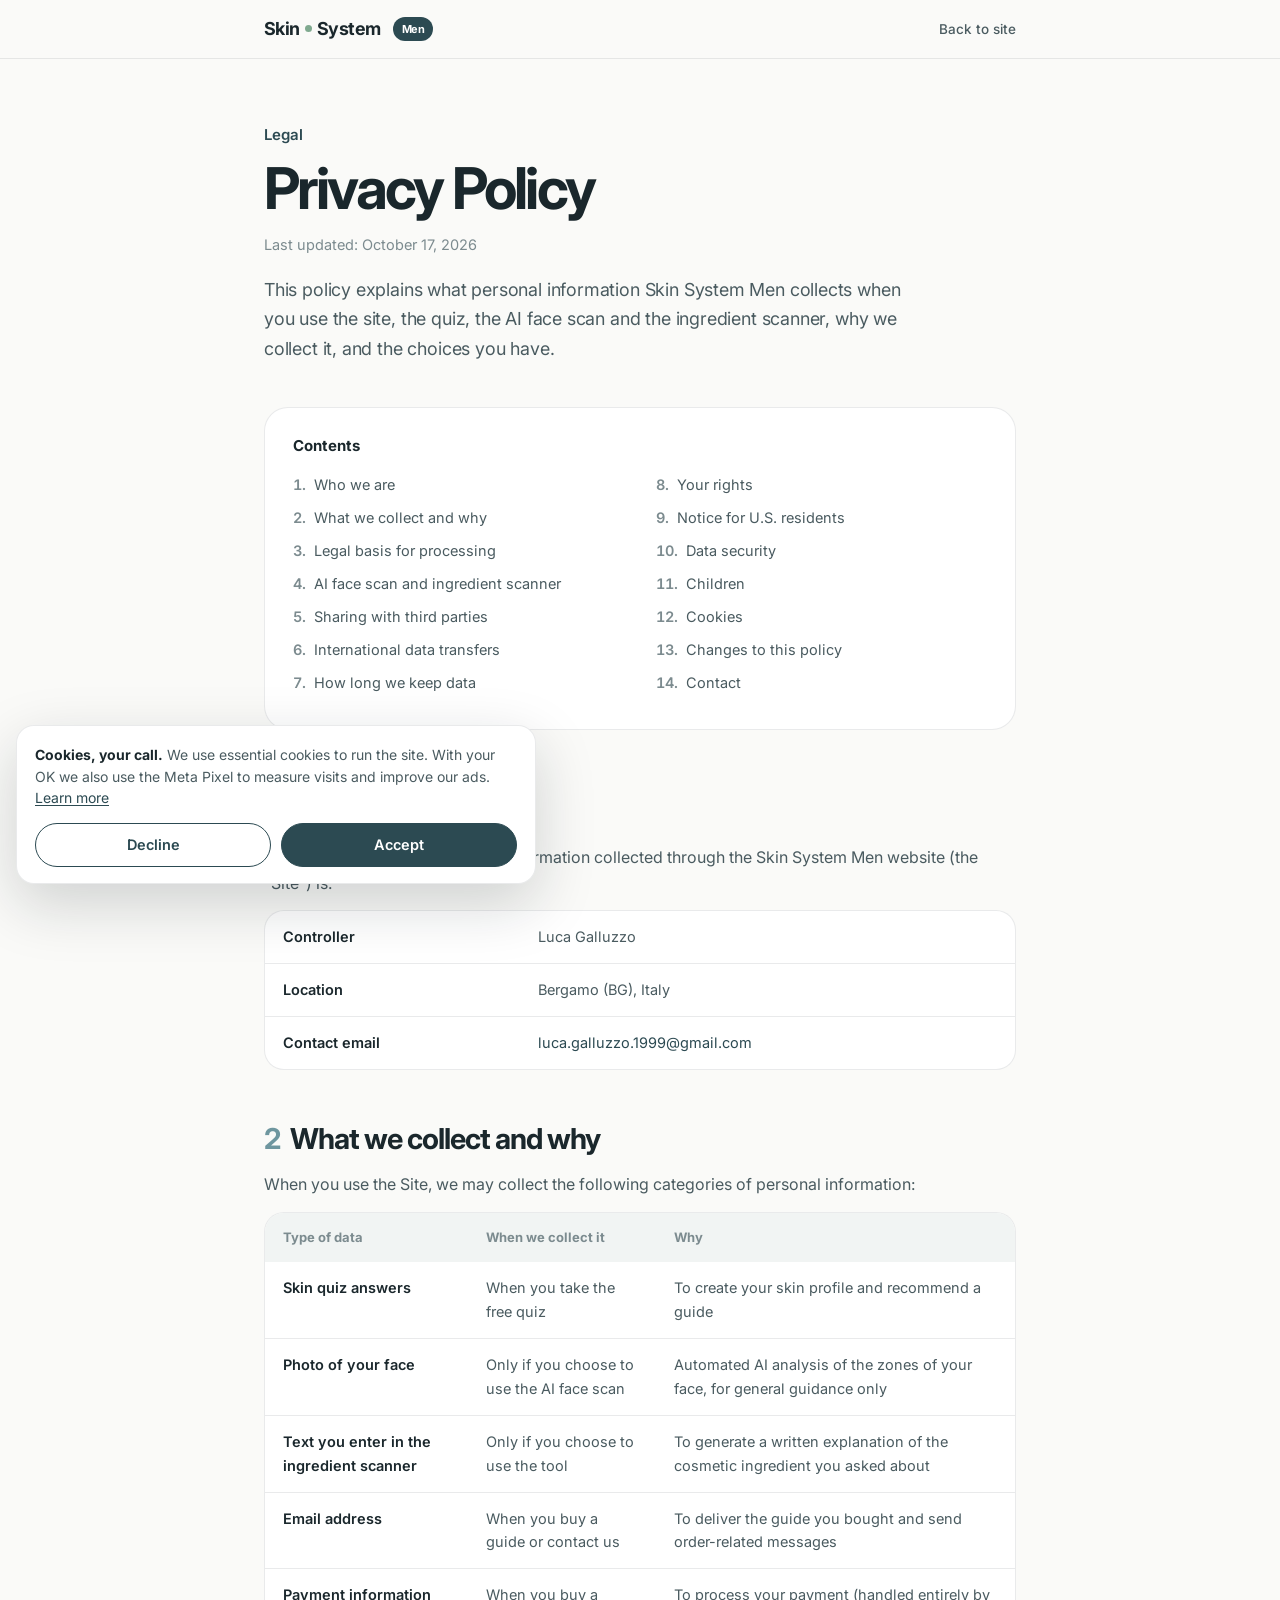
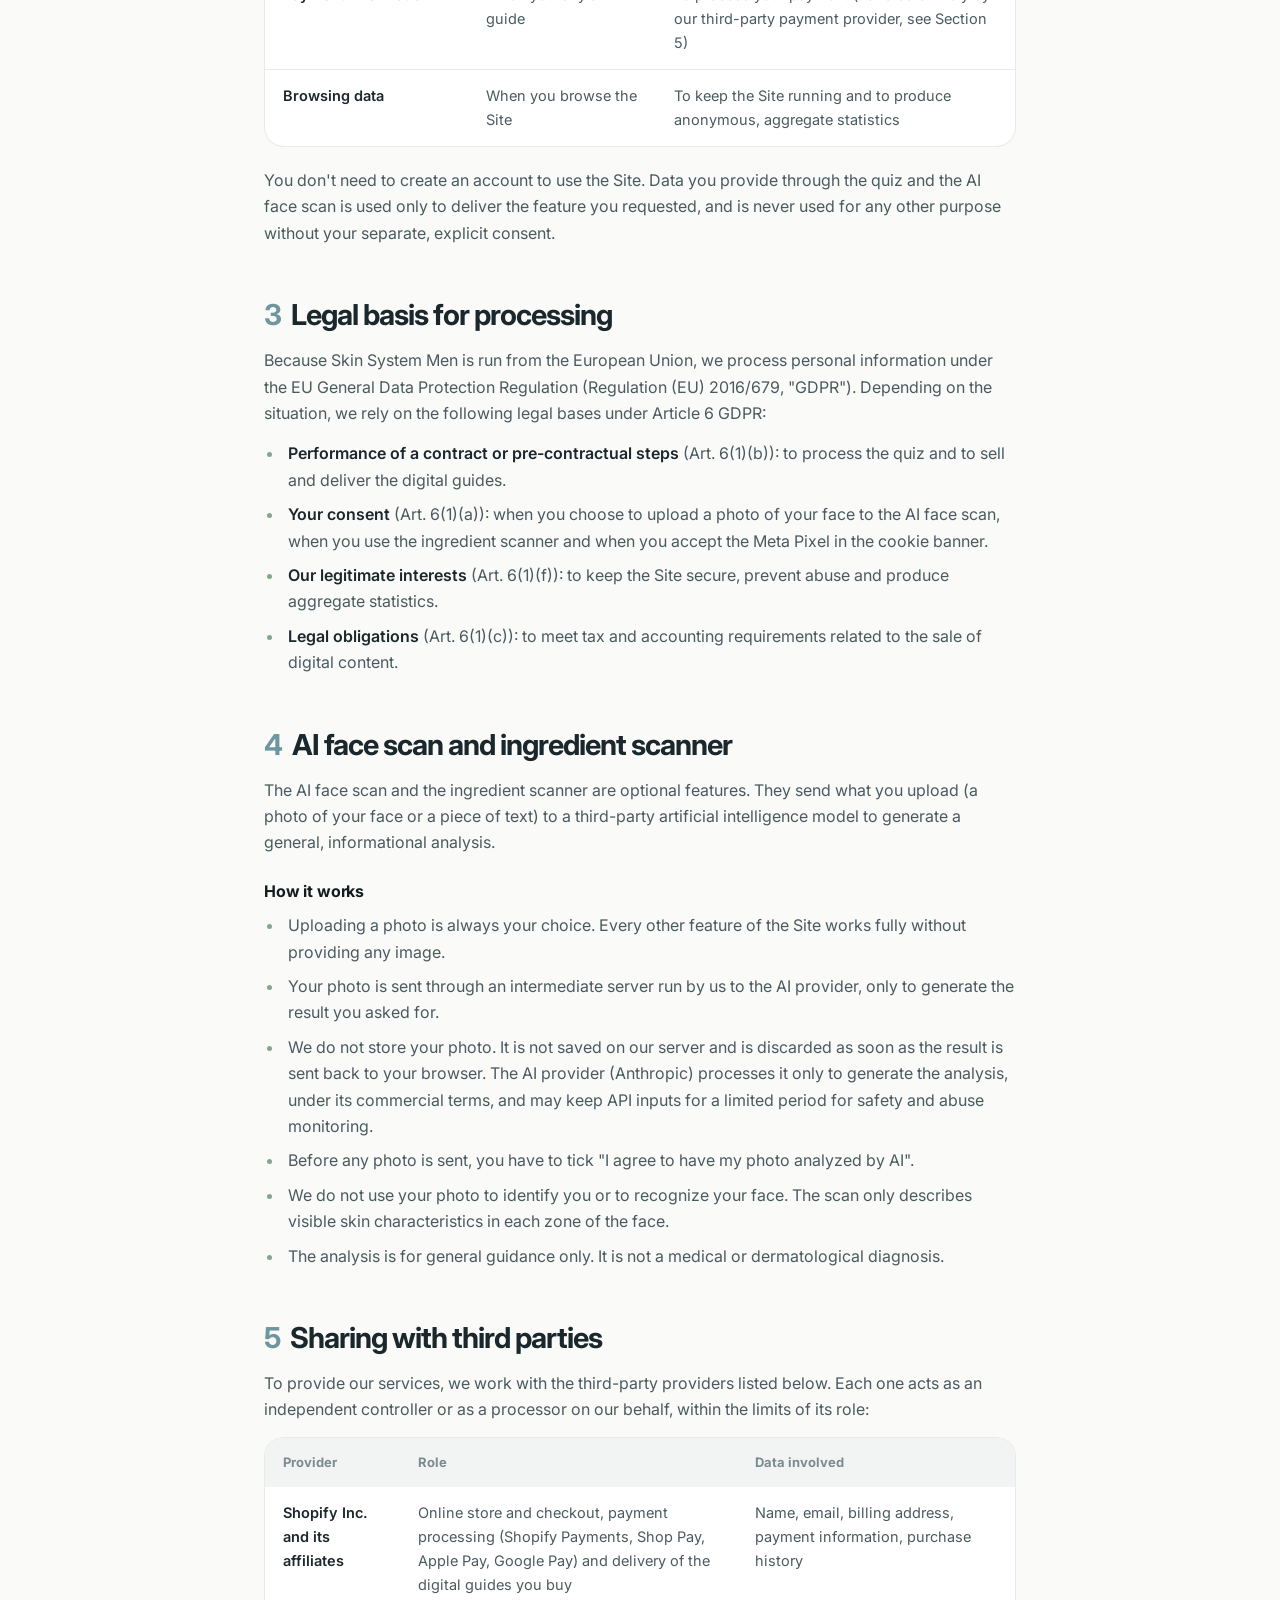
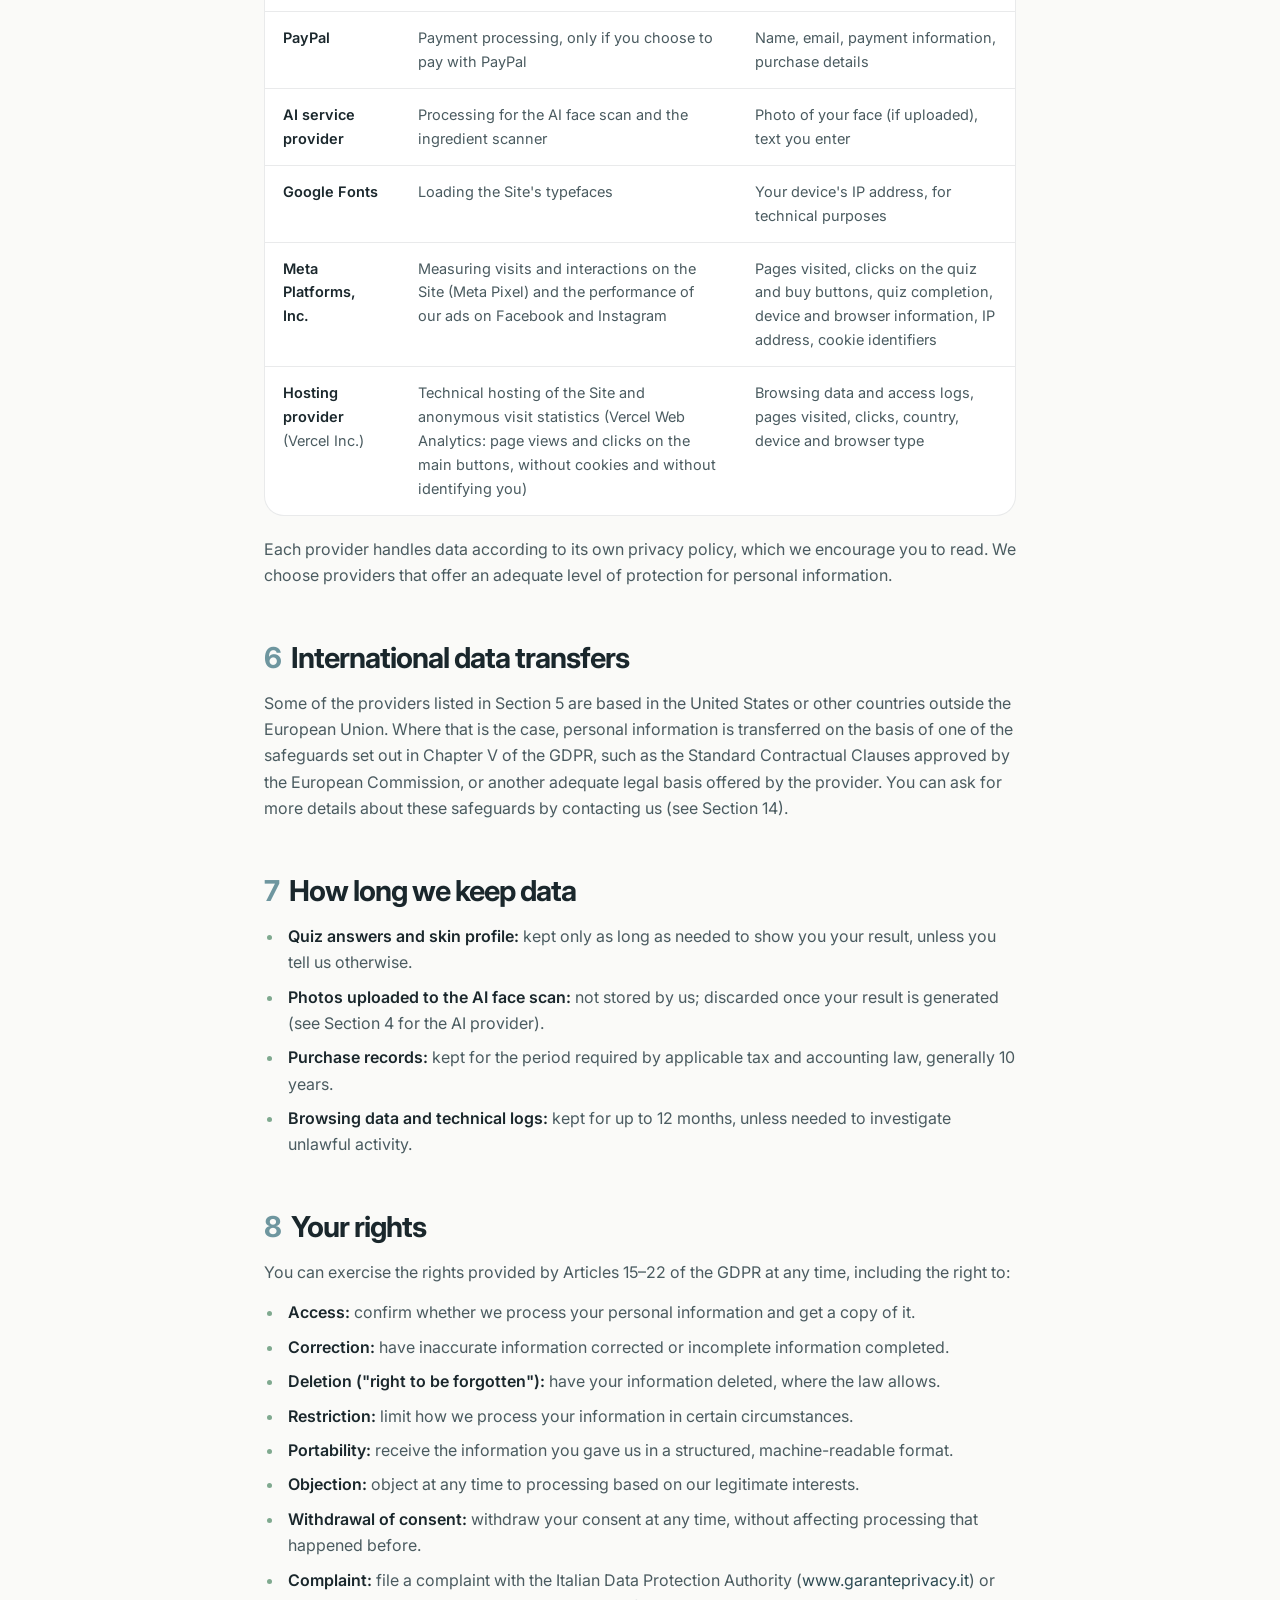
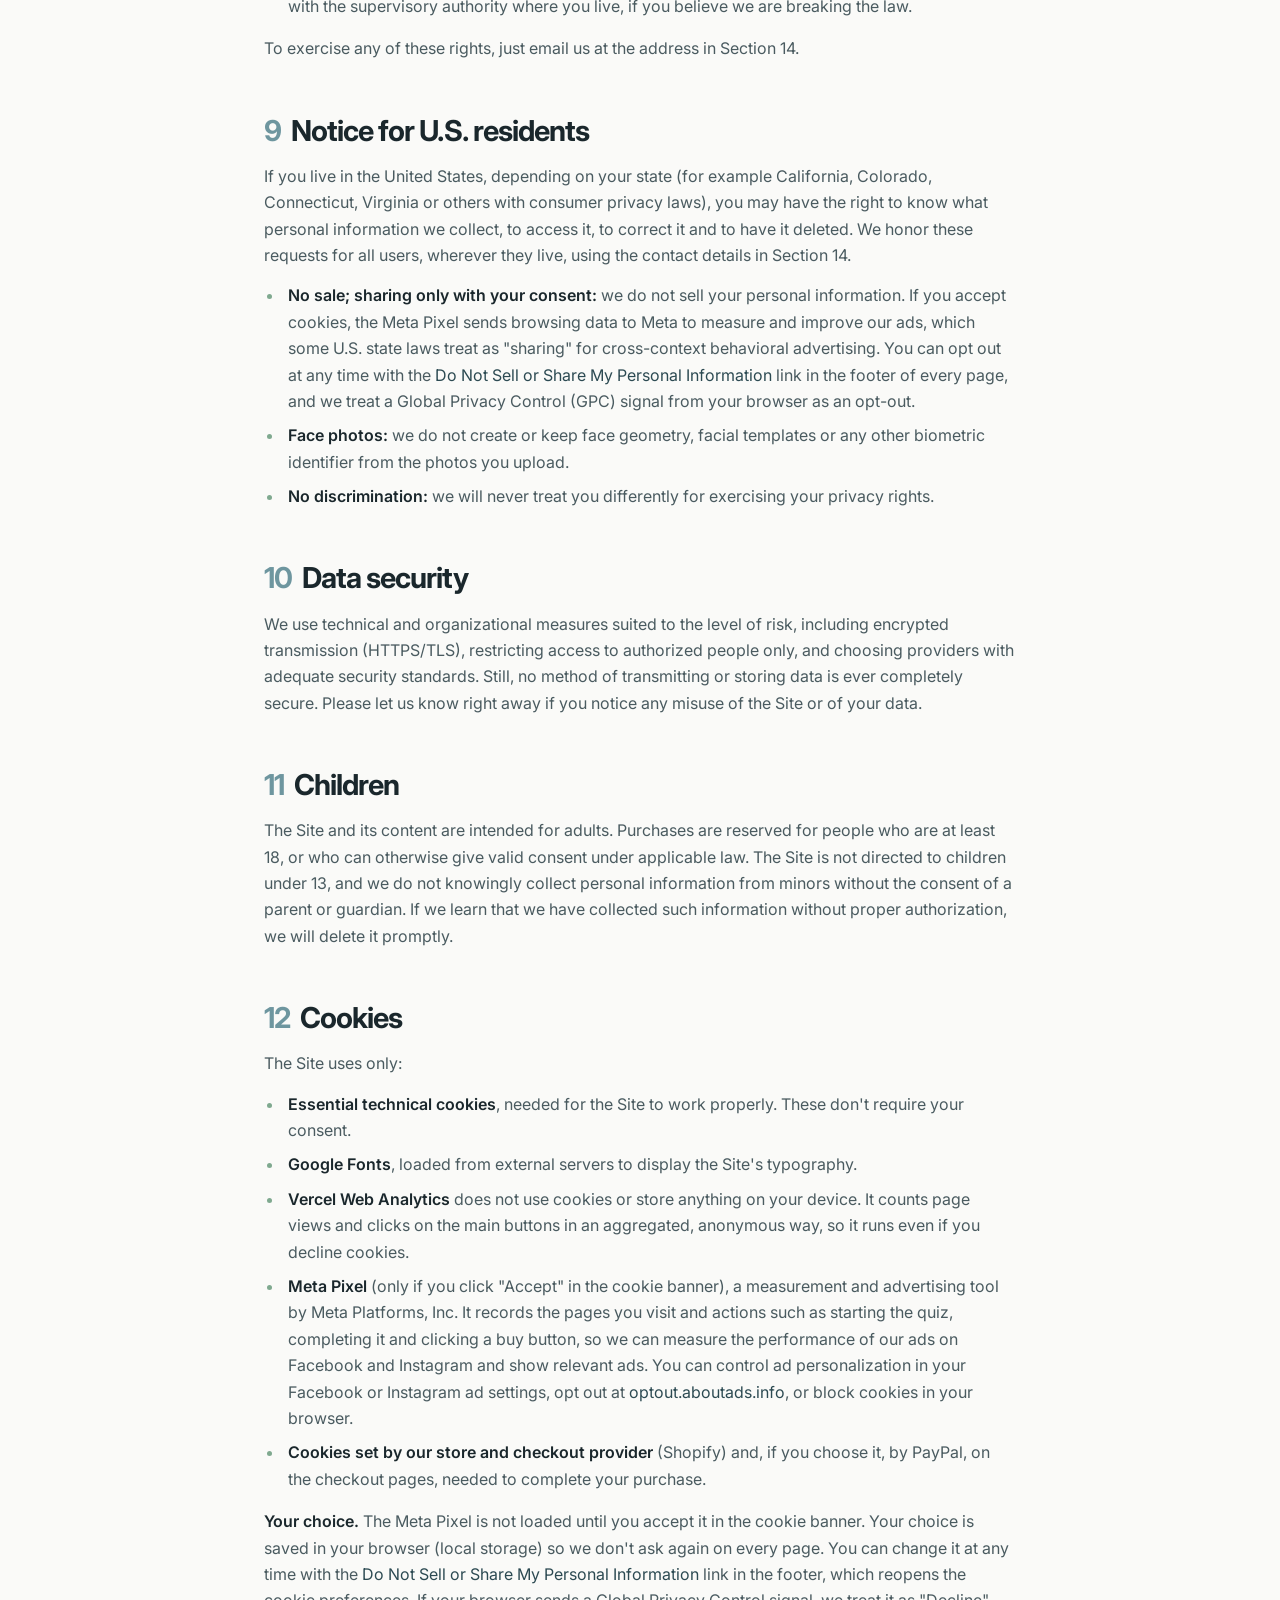
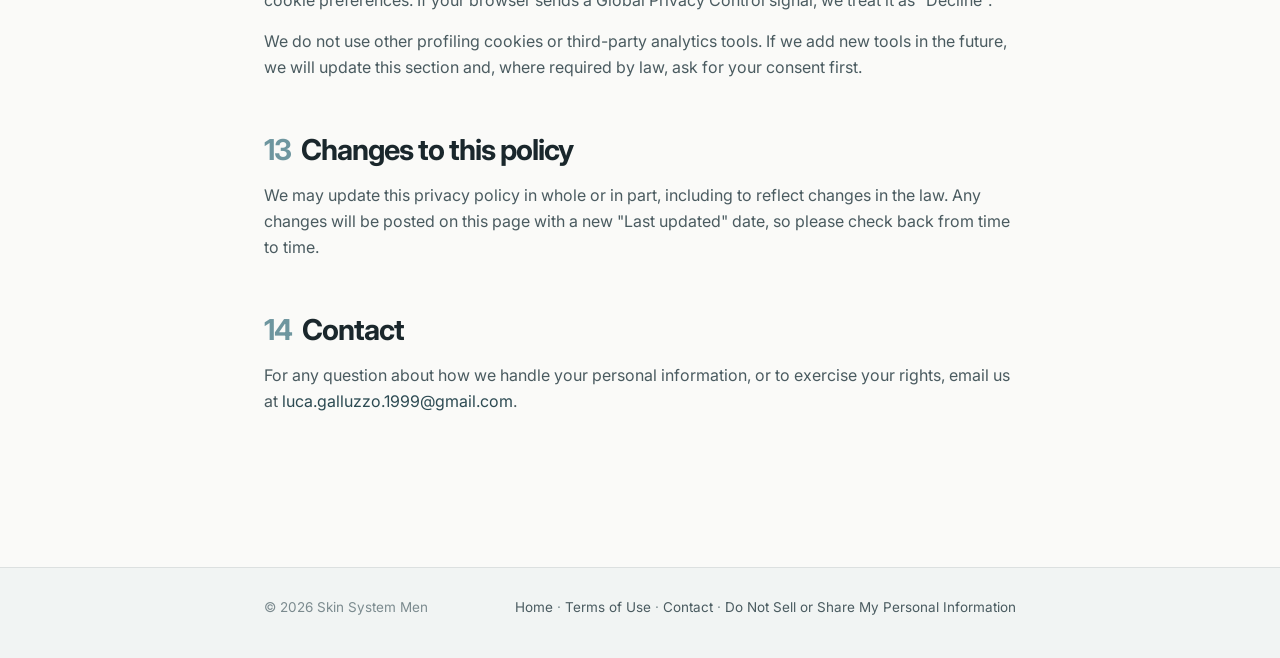
==== commit d784d04b: "Remove email capture card after quiz and AI face scan" ====
--- a/privacy.html
+++ b/privacy.html
@@ -188,7 +188,6 @@
           <tr><td><strong>Photo of your face</strong></td><td>Only if you choose to use the AI face scan</td><td>Automated AI analysis of the zones of your face, for general guidance only</td></tr>
           <tr><td><strong>Text you enter in the ingredient scanner</strong></td><td>Only if you choose to use the tool</td><td>To generate a written explanation of the cosmetic ingredient you asked about</td></tr>
           <tr><td><strong>Email address</strong></td><td>When you buy a guide or contact us</td><td>To deliver the guide you bought and send order-related messages</td></tr>
-          <tr><td><strong>Email address (optional) with your skin type and recommended guide</strong></td><td>Only if you ask for the free routine cheat sheet under your quiz or AI scan result</td><td>To email you the cheat sheet and occasional skincare emails. You can unsubscribe at any time with the link in every email</td></tr>
           <tr><td><strong>Payment information</strong></td><td>When you buy a guide</td><td>To process your payment (handled entirely by our third-party payment provider, see Section 5)</td></tr>
           <tr><td><strong>Browsing data</strong></td><td>When you browse the Site</td><td>To keep the Site running and to produce anonymous, aggregate statistics</td></tr>
         </tbody>
@@ -202,7 +201,7 @@
     <p>Because Skin System Men is run from the European Union, we process personal information under the EU General Data Protection Regulation (Regulation (EU) 2016/679, "GDPR"). Depending on the situation, we rely on the following legal bases under Article 6 GDPR:</p>
     <ul>
       <li><strong>Performance of a contract or pre-contractual steps</strong> (Art. 6(1)(b)): to process the quiz and to sell and deliver the digital guides.</li>
-      <li><strong>Your consent</strong> (Art. 6(1)(a)): when you choose to upload a photo of your face to the AI face scan, when you use the ingredient scanner, when you accept the Meta Pixel in the cookie banner and when you give us your email for the free cheat sheet.</li>
+      <li><strong>Your consent</strong> (Art. 6(1)(a)): when you choose to upload a photo of your face to the AI face scan, when you use the ingredient scanner and when you accept the Meta Pixel in the cookie banner.</li>
       <li><strong>Our legitimate interests</strong> (Art. 6(1)(f)): to keep the Site secure, prevent abuse and produce aggregate statistics.</li>
       <li><strong>Legal obligations</strong> (Art. 6(1)(c)): to meet tax and accounting requirements related to the sale of digital content.</li>
     </ul>
@@ -232,7 +231,6 @@
           <tr><td><strong>Shopify Inc. and its affiliates</strong></td><td>Online store and checkout, payment processing (Shopify Payments, Shop Pay, Apple Pay, Google Pay) and delivery of the digital guides you buy</td><td>Name, email, billing address, payment information, purchase history</td></tr>
           <tr><td><strong>PayPal</strong></td><td>Payment processing, only if you choose to pay with PayPal</td><td>Name, email, payment information, purchase details</td></tr>
           <tr><td><strong>AI service provider</strong></td><td>Processing for the AI face scan and the ingredient scanner</td><td>Photo of your face (if uploaded), text you enter</td></tr>
-          <tr><td><strong>Email service provider</strong> (Klaviyo, Inc.)</td><td>Storing the email list and sending the free cheat sheet and our emails, only if you give us your email</td><td>Email address, skin type and recommended guide from your result, email opens and clicks</td></tr>
           <tr><td><strong>Google Fonts</strong></td><td>Loading the Site's typefaces</td><td>Your device's IP address, for technical purposes</td></tr>
           <tr><td><strong>Meta Platforms, Inc.</strong></td><td>Measuring visits and interactions on the Site (Meta Pixel) and the performance of our ads on Facebook and Instagram</td><td>Pages visited, clicks on the quiz and buy buttons, quiz completion, device and browser information, IP address, cookie identifiers</td></tr>
           <tr><td><strong>Hosting provider</strong> (Vercel Inc.)</td><td>Technical hosting of the Site and anonymous visit statistics (Vercel Web Analytics: page views and clicks on the main buttons, without cookies and without identifying you)</td><td>Browsing data and access logs, pages visited, clicks, country, device and browser type</td></tr>
@@ -252,7 +250,6 @@
     <ul>
       <li><strong>Quiz answers and skin profile:</strong> kept only as long as needed to show you your result, unless you tell us otherwise.</li>
       <li><strong>Photos uploaded to the AI face scan:</strong> not stored by us; discarded once your result is generated (see Section 4 for the AI provider).</li>
-      <li><strong>Email list (cheat sheet signup):</strong> kept until you unsubscribe or ask us to delete it.</li>
       <li><strong>Purchase records:</strong> kept for the period required by applicable tax and accounting law, generally 10 years.</li>
       <li><strong>Browsing data and technical logs:</strong> kept for up to 12 months, unless needed to investigate unlawful activity.</li>
     </ul>
